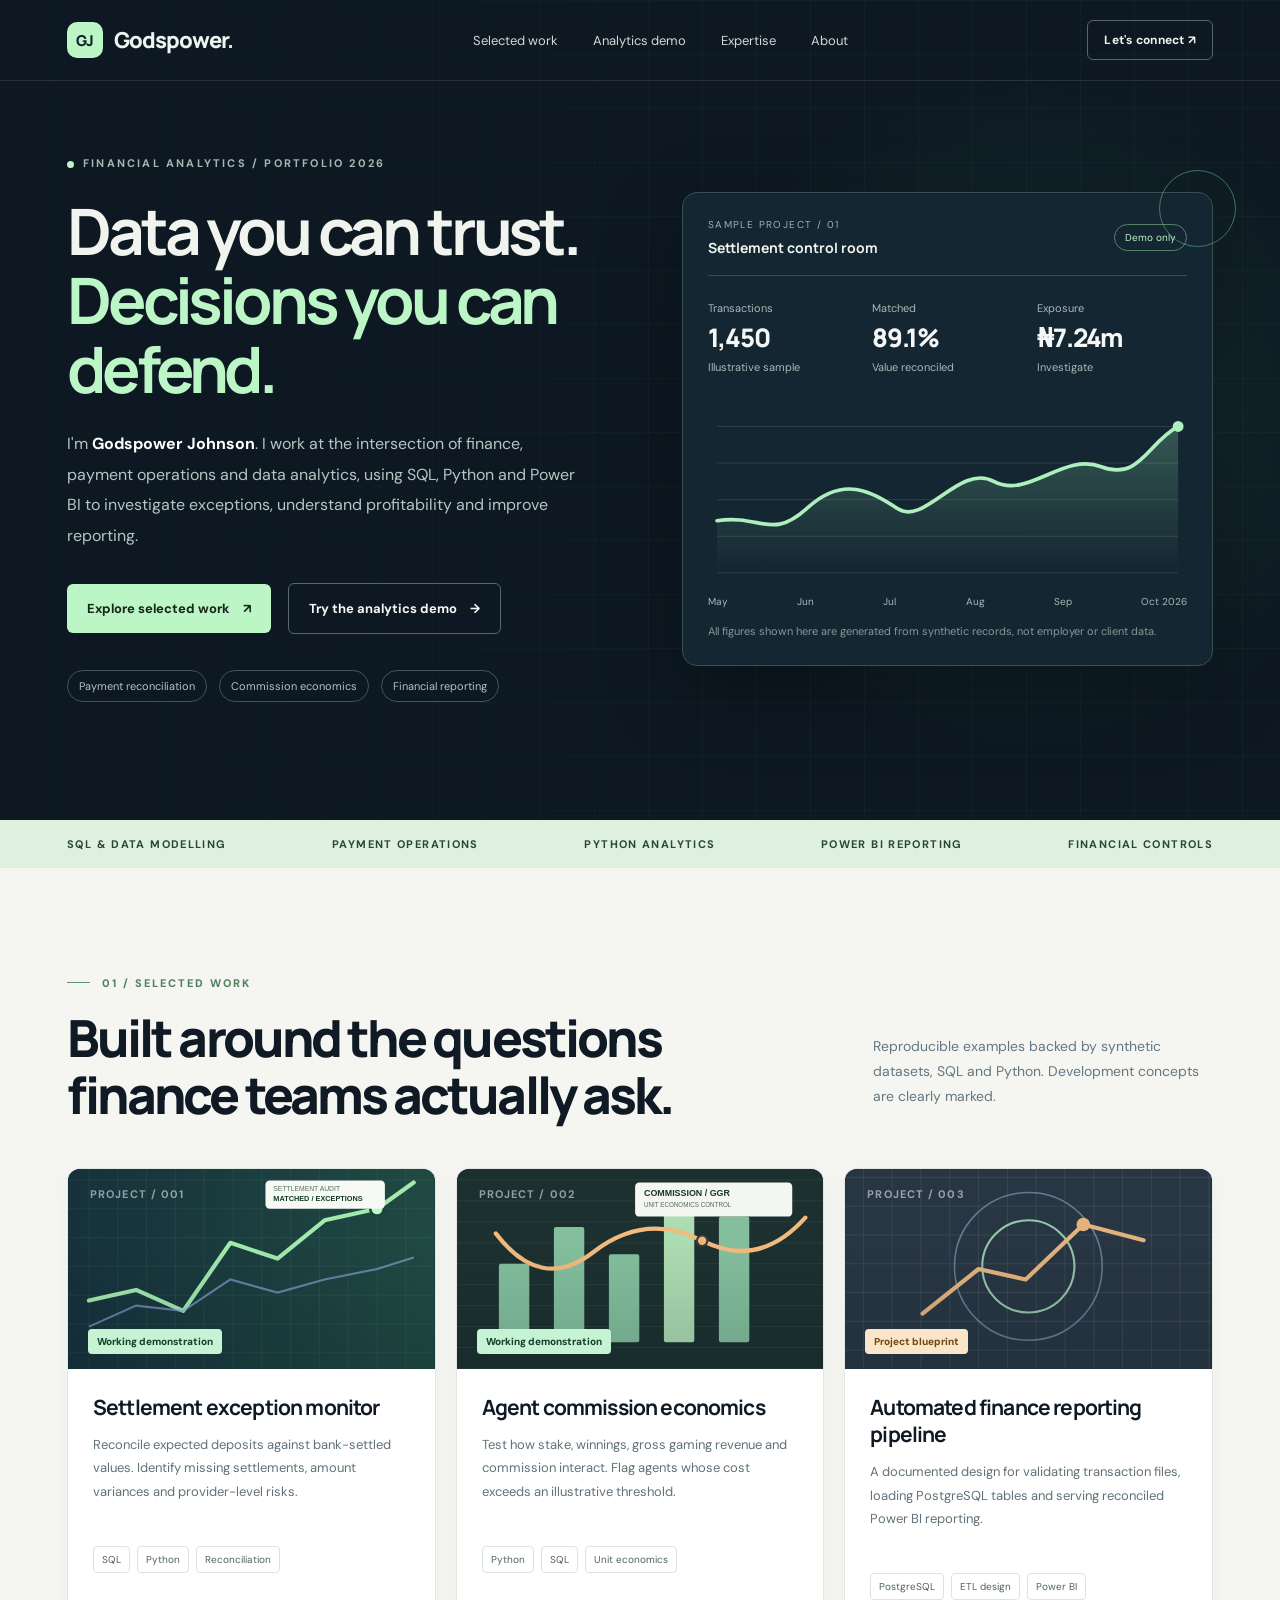
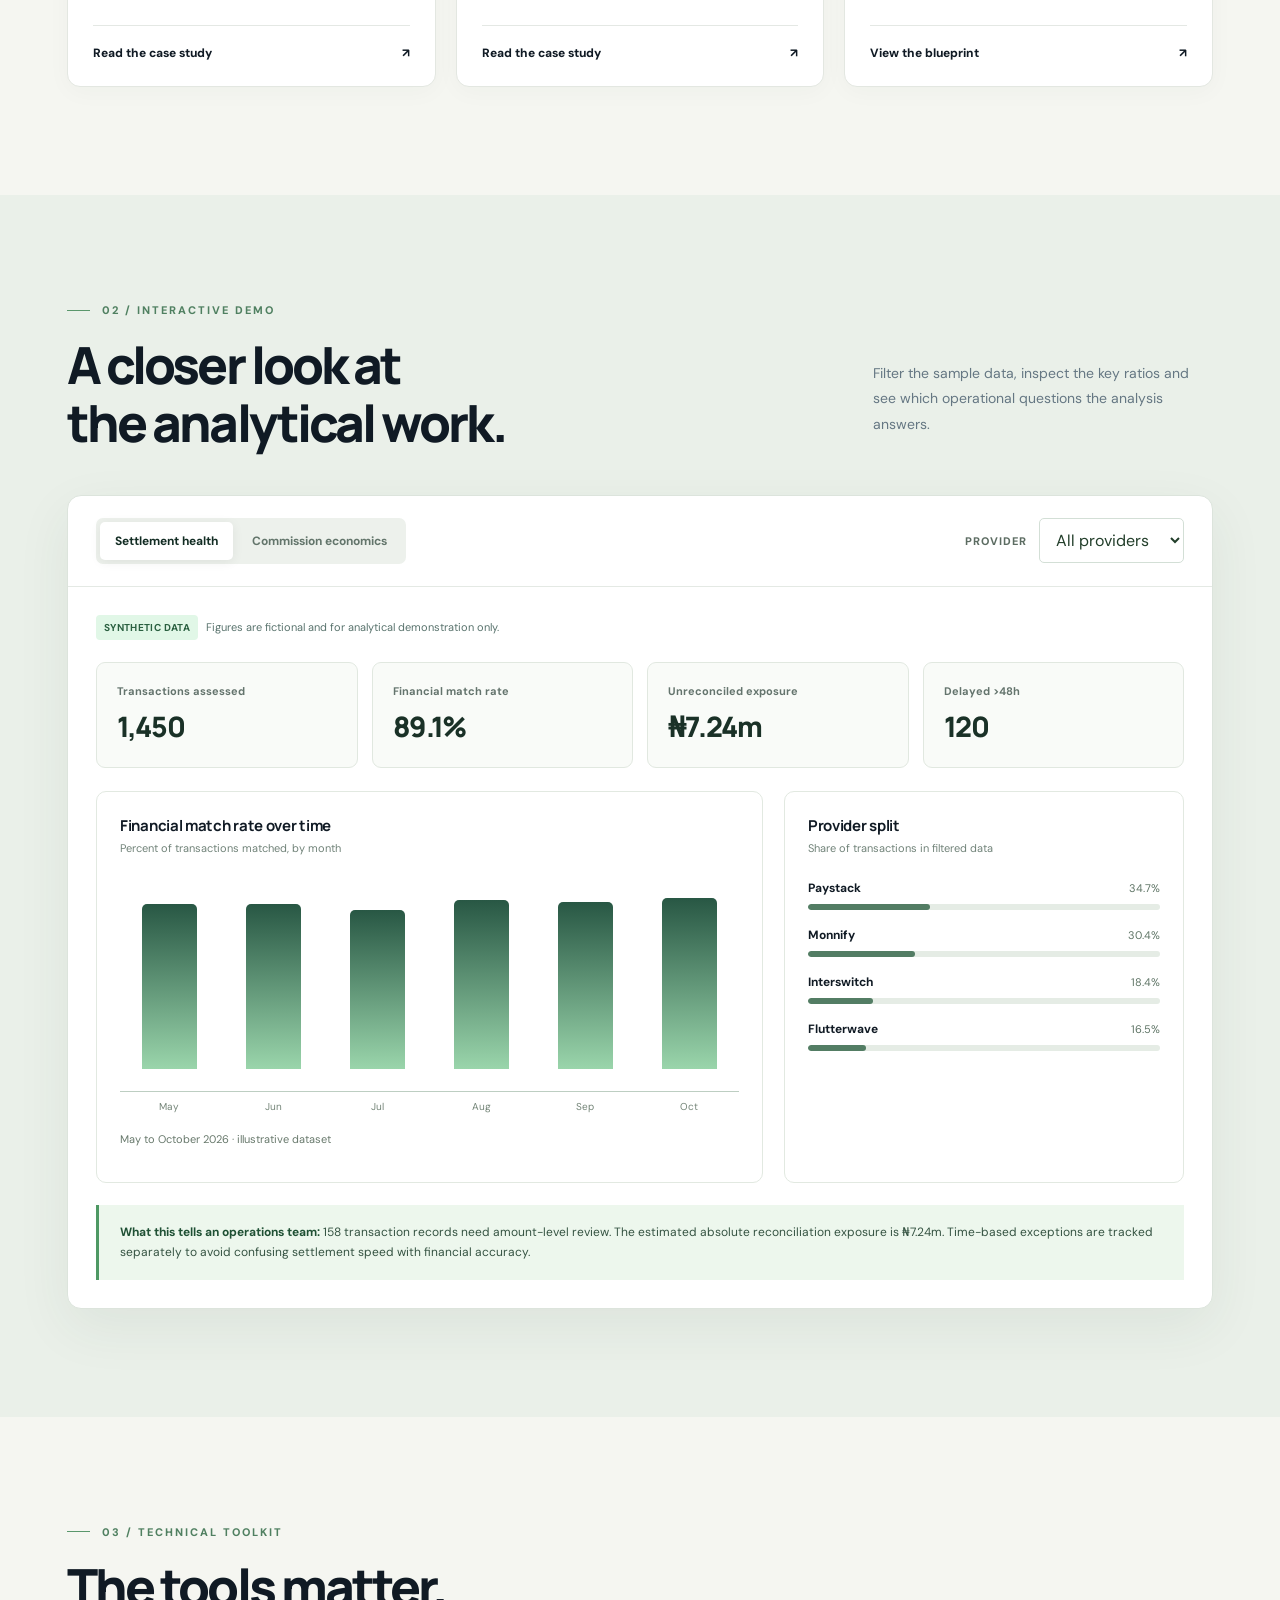
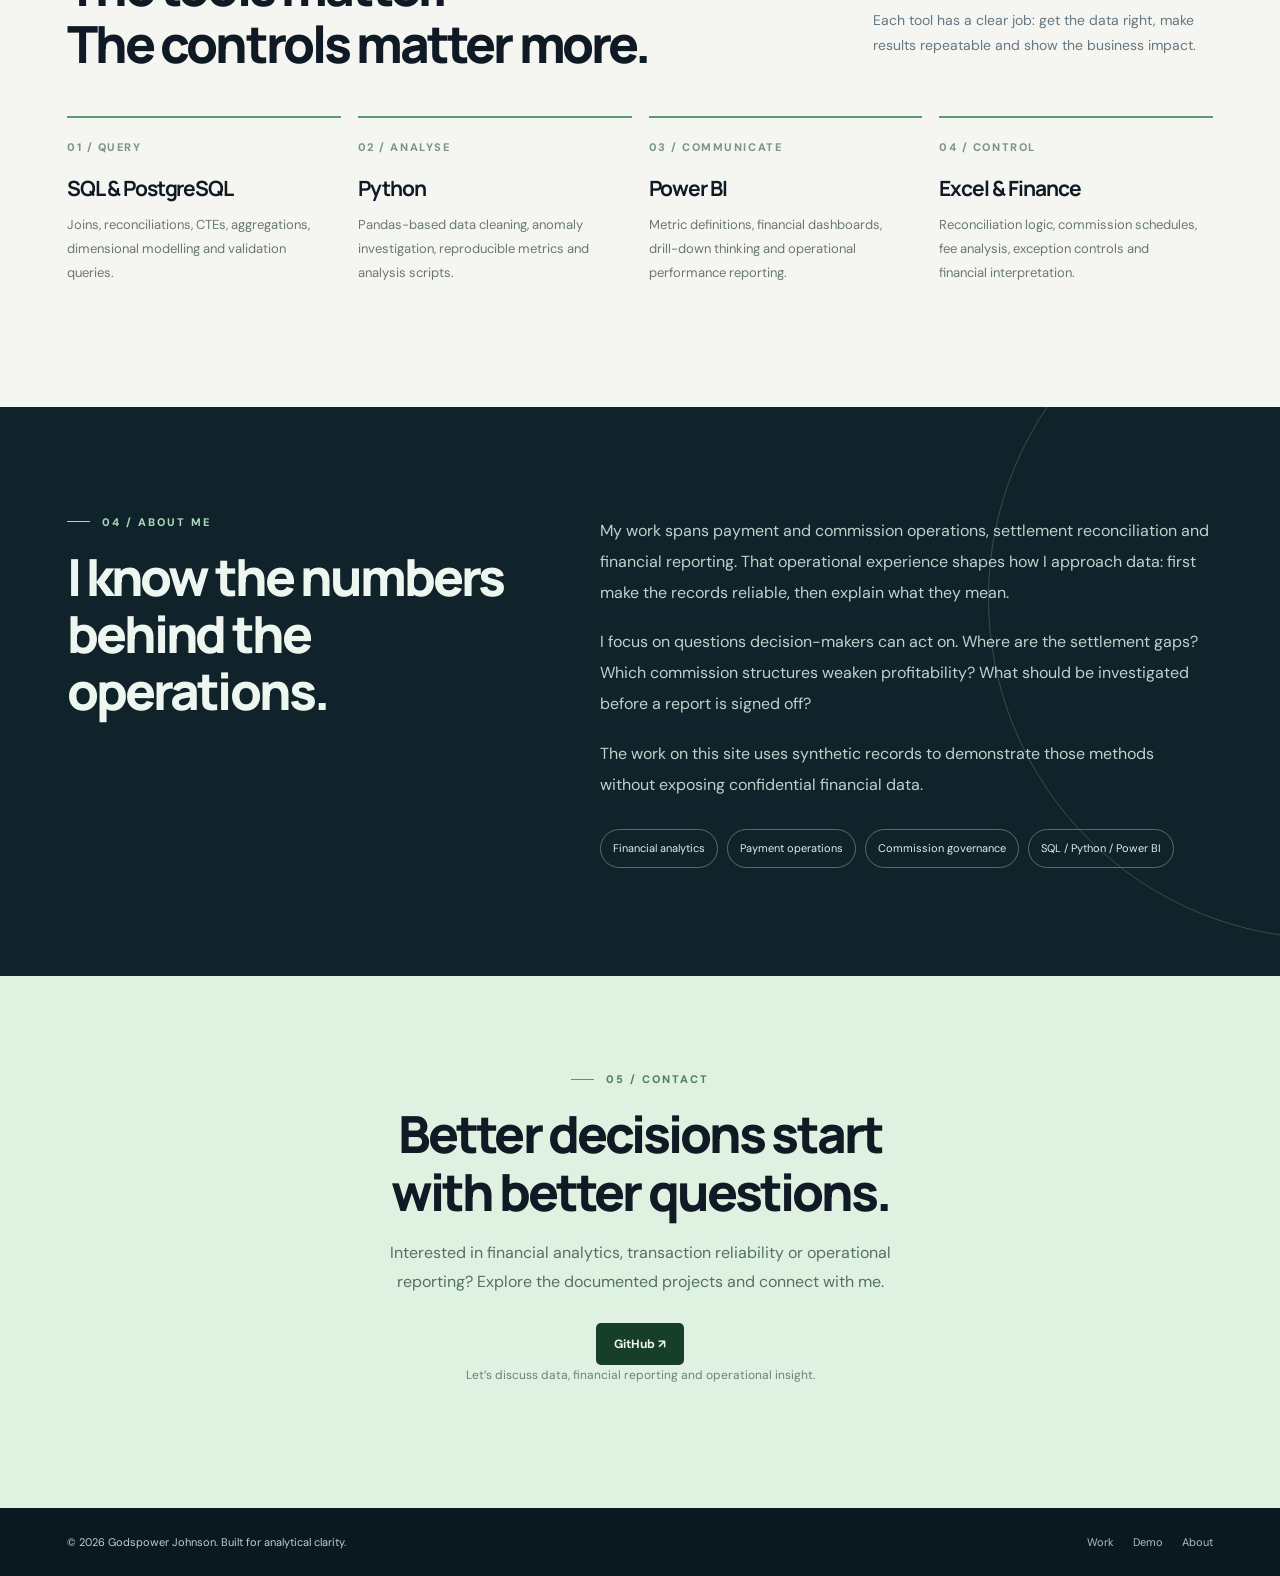
==== index.html @ bbbf836a "Publish financial data analytics portfolio and synthetic project demos" ====
<!doctype html>
<html lang="en"><head><meta charset="utf-8"><meta name="viewport" content="width=device-width,initial-scale=1"><meta name="description" content="Godspower Johnson: financial analytics, payment operations, commission economics, SQL, Python and Power BI. Explore documented analytical demonstrations using synthetic data."><meta name="theme-color" content="#0d1822"><title>Godspower Johnson | Financial Data Analytics</title><link rel="stylesheet" href="assets/styles.css"></head>
<body>
<header class="nav"><div class="container nav-inner"><a class="brand" href="#home" aria-label="Homepage"><span class="brand-mark">GJ</span><span>Godspower<span style="color:#bcf5c6">.</span></span></a><nav class="nav-links" aria-label="Main menu"><a href="#work">Selected work</a><a href="#demo">Analytics demo</a><a href="#expertise">Expertise</a><a href="#about">About</a></nav><a class="nav-cta" href="#contact">Let's connect ↗</a><nav class="mobile-nav" aria-label="Mobile menu"><a href="#work">Work</a><a href="#contact">Contact</a></nav></div></header>
<main id="home">
<section class="hero"><div class="container hero-grid"><div><div class="eyebrow"><span class="dot"></span>Financial analytics / Portfolio 2026</div><h1>Data you can trust.<br><span>Decisions you can defend.</span></h1><p class="hero-description">I'm <strong style="color:white">Godspower Johnson</strong>. I work at the intersection of finance, payment operations and data analytics, using SQL, Python and Power BI to investigate exceptions, understand profitability and improve reporting.</p><div class="hero-actions"><a class="btn btn-primary" href="#work">Explore selected work <span aria-hidden="true">↗</span></a><a class="btn btn-secondary" href="#demo">Try the analytics demo <span aria-hidden="true">→</span></a></div><div class="hero-tags"><span>Payment reconciliation</span><span>Commission economics</span><span>Financial reporting</span></div></div><div class="snapshot" aria-label="Synthetic payment reconciliation dashboard preview"><div class="snapshot-head"><div><div class="mini-label">Sample project / 01</div><div class="panel-title" style="margin-top:7px">Settlement control room</div></div><div class="live-pill">Demo only</div></div><div class="stat-grid"><div><div class="stat-caption">Transactions</div><div class="stat-val" id="heroTx">1,450</div><div class="stat-caption">Illustrative sample</div></div><div><div class="stat-caption">Matched</div><div class="stat-val" id="heroMatch">—</div><div class="stat-caption">Value reconciled</div></div><div><div class="stat-caption">Exposure</div><div class="stat-val" id="heroGap">—</div><div class="stat-caption">Investigate</div></div></div><div class="snapshot-chart"><svg role="img" aria-label="Decorative illustration of settlement matching over six months" viewBox="0 0 530 200" preserveAspectRatio="none"><defs><linearGradient id="graphFade" x1="0" x2="0" y1="0" y2="1"><stop stop-color="#93e5b5" stop-opacity=".26"/><stop offset="1" stop-color="#93e5b5" stop-opacity="0"/></linearGradient></defs><g stroke="#46605a" stroke-width="1" opacity=".52"><path d="M10 30H520 M10 70H520 M10 110H520 M10 150H520 M10 190H520"/></g><path d="M10 133 C60 126,70 155,110 119 S180 101,210 120 S278 70,316 90 S393 58,435 74 S486 48,520 30 L520 190 L10 190 Z" fill="url(#graphFade)"/><path d="M10 133 C60 126,70 155,110 119 S180 101,210 120 S278 70,316 90 S393 58,435 74 S486 48,520 30" fill="none" stroke="#adf0bd" stroke-width="4" stroke-linecap="round"/><circle cx="520" cy="30" r="6" fill="#adf0bd"/></svg></div><div class="snapshot-footer"><span>May</span><span>Jun</span><span>Jul</span><span>Aug</span><span>Sep</span><span>Oct 2026</span></div><p class="footnote">All figures shown here are generated from synthetic records, not employer or client data.</p></div></div></section>
<div class="strip"><div class="container strip-inner"><span>SQL & DATA MODELLING</span><span>PAYMENT OPERATIONS</span><span>PYTHON ANALYTICS</span><span>POWER BI REPORTING</span><span>FINANCIAL CONTROLS</span></div></div>
<section id="work" class="section"><div class="container"><div class="section-kicker">01 / Selected work</div><div class="section-head"><h2>Built around the questions<br>finance teams actually ask.</h2><p>Reproducible examples backed by synthetic datasets, SQL and Python. Development concepts are clearly marked.</p></div><div class="projects-grid">
<article class="project-card"><div class="project-art"><svg viewBox="0 0 700 420" preserveAspectRatio="xMidYMid slice" aria-hidden="true"><defs><linearGradient id="fade1" x1="0" x2="1"><stop stop-color="#16313b"/><stop offset="1" stop-color="#204a42"/></linearGradient></defs><rect width="700" height="420" fill="url(#fade1)"/><g opacity=".12" stroke="#c9efda"><line x1="40" x2="40" y1="0" y2="420"/><line x1="95" x2="95" y1="0" y2="420"/><line x1="150" x2="150" y1="0" y2="420"/><line x1="205" x2="205" y1="0" y2="420"/><line x1="260" x2="260" y1="0" y2="420"/><line x1="315" x2="315" y1="0" y2="420"/><line x1="370" x2="370" y1="0" y2="420"/><line x1="425" x2="425" y1="0" y2="420"/><line x1="480" x2="480" y1="0" y2="420"/><line x1="535" x2="535" y1="0" y2="420"/><line x1="590" x2="590" y1="0" y2="420"/><line x1="645" x2="645" y1="0" y2="420"/><line x1="0" x2="700" y1="40" y2="40"/><line x1="0" x2="700" y1="95" y2="95"/><line x1="0" x2="700" y1="150" y2="150"/><line x1="0" x2="700" y1="205" y2="205"/><line x1="0" x2="700" y1="260" y2="260"/><line x1="0" x2="700" y1="315" y2="315"/><line x1="0" x2="700" y1="370" y2="370"/></g><path d="M40 270 L130 250 L220 290 L310 160 L400 190 L490 117 L590 95 L660 45" stroke="#a2e9ad" fill="none" stroke-width="8" stroke-linecap="round" stroke-linejoin="round"/><path d="M40 320 L130 280 L220 290 L310 230 L400 255 L490 230 L590 210 L660 188" stroke="#8ca6dc" fill="none" stroke-width="4" opacity=".65"/><circle cx="590" cy="95" r="13" fill="#bcf5c6" stroke="#194437" stroke-width="5"/><rect x="377" y="41" width="228" height="54" rx="8" fill="#f7faf4"/><text x="392" y="62" font-size="13" fill="#50715b" font-family="Arial">SETTLEMENT AUDIT</text><text x="392" y="81" font-size="14" font-weight="bold" fill="#143c25" font-family="Arial">MATCHED / EXCEPTIONS</text></svg><span class="project-number">PROJECT / 001</span><span class="project-badge">Working demonstration</span></div><div class="card-body"><h3>Settlement exception monitor</h3><p>Reconcile expected deposits against bank-settled values. Identify missing settlements, amount variances and provider-level risks.</p><div class="chips"><span class="chip">SQL</span><span class="chip">Python</span><span class="chip">Reconciliation</span></div><a href="case-studies/settlement.html" class="card-link">Read the case study <span>↗</span></a></div></article>
<article class="project-card"><div class="project-art"><svg viewBox="0 0 700 420" preserveAspectRatio="xMidYMid slice" aria-hidden="true"><rect width="700" height="420" fill="#1c302f"/><g opacity=".13" stroke="#eff5ea"><line x1="0" x2="700" y1="40" y2="40"/><line x1="0" x2="700" y1="80" y2="80"/><line x1="0" x2="700" y1="120" y2="120"/><line x1="0" x2="700" y1="160" y2="160"/><line x1="0" x2="700" y1="200" y2="200"/><line x1="0" x2="700" y1="240" y2="240"/><line x1="0" x2="700" y1="280" y2="280"/><line x1="0" x2="700" y1="320" y2="320"/><line x1="0" x2="700" y1="360" y2="360"/><line x1="0" x2="700" y1="400" y2="400"/></g><rect x="80" y="200" width="58" height="150" rx="4" fill="#8ecfa9" opacity=".9"/><rect x="185" y="130" width="58" height="220" rx="4" fill="#8ecfa9" opacity=".9"/><rect x="290" y="182" width="58" height="168" rx="4" fill="#8ecfa9" opacity=".9"/><rect x="395" y="85" width="58" height="265" rx="4" fill="#bcefc0" opacity=".9"/><rect x="500" y="110" width="58" height="240" rx="4" fill="#8ecfa9" opacity=".9"/><path d="M74 142 Q160 255 260 178 T468 156 T665 112" fill="none" stroke="#f3ba7e" stroke-width="8" stroke-linecap="round"/><circle cx="468" cy="156" r="10" fill="#edb47b" stroke="#3a3b31" stroke-width="4"/><rect x="340" y="45" width="300" height="65" rx="8" fill="#f4f7f1"/><text x="357" y="71" font-size="17" fill="#193a26" font-weight="bold" font-family="Arial">COMMISSION / GGR</text><text x="357" y="91" font-size="12" fill="#526a56" font-family="Arial">UNIT ECONOMICS CONTROL</text></svg><span class="project-number">PROJECT / 002</span><span class="project-badge">Working demonstration</span></div><div class="card-body"><h3>Agent commission economics</h3><p>Test how stake, winnings, gross gaming revenue and commission interact. Flag agents whose cost exceeds an illustrative threshold.</p><div class="chips"><span class="chip">Python</span><span class="chip">SQL</span><span class="chip">Unit economics</span></div><a href="case-studies/commission.html" class="card-link">Read the case study <span>↗</span></a></div></article>
<article class="project-card"><div class="project-art"><svg viewBox="0 0 700 420" preserveAspectRatio="xMidYMid slice" aria-hidden="true"><rect width="700" height="420" fill="#283643"/><g opacity=".16" stroke="#fff"><line x1="35" x2="35" y1="0" y2="420"/><line x1="90" x2="90" y1="0" y2="420"/><line x1="145" x2="145" y1="0" y2="420"/><line x1="200" x2="200" y1="0" y2="420"/><line x1="255" x2="255" y1="0" y2="420"/><line x1="310" x2="310" y1="0" y2="420"/><line x1="365" x2="365" y1="0" y2="420"/><line x1="420" x2="420" y1="0" y2="420"/><line x1="475" x2="475" y1="0" y2="420"/><line x1="530" x2="530" y1="0" y2="420"/><line x1="585" x2="585" y1="0" y2="420"/><line x1="640" x2="640" y1="0" y2="420"/><line x1="695" x2="695" y1="0" y2="420"/><line x1="0" x2="700" y1="35" y2="35"/><line x1="0" x2="700" y1="90" y2="90"/><line x1="0" x2="700" y1="145" y2="145"/><line x1="0" x2="700" y1="200" y2="200"/><line x1="0" x2="700" y1="255" y2="255"/><line x1="0" x2="700" y1="310" y2="310"/><line x1="0" x2="700" y1="365" y2="365"/></g><circle cx="350" cy="205" r="141" fill="none" stroke="#9dbfe1" stroke-width="3" opacity=".5"/><circle cx="350" cy="205" r="88" fill="none" stroke="#b9f3cd" stroke-width="4" opacity=".75"/><path d="M148 295 L255 210 L345 230 L455 125 L570 155" stroke="#e4b37d" stroke-width="8" fill="none" stroke-linecap="round" stroke-linejoin="round"/><circle cx="455" cy="125" r="13" fill="#e4b37d"/></svg><span class="project-number">PROJECT / 003</span><span class="project-badge badge-future">Project blueprint</span></div><div class="card-body"><h3>Automated finance reporting pipeline</h3><p>A documented design for validating transaction files, loading PostgreSQL tables and serving reconciled Power BI reporting.</p><div class="chips"><span class="chip">PostgreSQL</span><span class="chip">ETL design</span><span class="chip">Power BI</span></div><a href="case-studies/pipeline.html" class="card-link">View the blueprint <span>↗</span></a></div></article>
</div></div></section>
<section id="demo" class="section demo"><div class="container"><div class="section-kicker">02 / Interactive demo</div><div class="section-head"><h2>A closer look at<br>the analytical work.</h2><p>Filter the sample data, inspect the key ratios and see which operational questions the analysis answers.</p></div><div class="demo-shell"><div class="demo-top"><div class="tabs" role="tablist" aria-label="Choose demonstration"><button id="tab-settlement" class="tab" role="tab" aria-selected="true" aria-controls="demo-contents">Settlement health</button><button id="tab-commission" class="tab" role="tab" aria-selected="false" aria-controls="demo-contents">Commission economics</button></div><div class="filter-group"><label for="demo-filter" id="filter-label">Provider</label><select id="demo-filter" aria-label="Provider"><option value="All">All providers</option></select></div></div><div id="demo-contents" class="demo-content" role="tabpanel"><p class="sample-disclaimer"><strong>SYNTHETIC DATA</strong> Figures are fictional and for analytical demonstration only.</p><div id="kpi-row" class="kpi-row" aria-live="polite"></div><div class="demo-panels"><div class="demo-panel"><h3 id="chart-title">Reconciliation trend</h3><p class="panel-note" id="chart-note">Monthly matched transaction rate</p><div class="bar-chart" id="demo-chart" aria-label="Monthly chart"></div><p class="chart-footer" id="chart-footer">May to October 2026 · illustrative dataset</p></div><div class="demo-panel"><h3 id="breakdown-title">Provider split</h3><p class="panel-note" id="breakdown-note">Share of all transactions</p><div class="breakdown" id="demo-breakdown"></div></div></div><div id="demo-insight" class="demo-insight" aria-live="polite"></div></div></div></div></section>
<section id="expertise" class="section"><div class="container"><div class="section-kicker">03 / Technical toolkit</div><div class="section-head"><h2>The tools matter.<br>The controls matter more.</h2><p>Each tool has a clear job: get the data right, make results repeatable and show the business impact.</p></div><div class="expertise-grid"><div class="skill-card"><div class="skill-index">01 / QUERY</div><h3>SQL & PostgreSQL</h3><p>Joins, reconciliations, CTEs, aggregations, dimensional modelling and validation queries.</p></div><div class="skill-card"><div class="skill-index">02 / ANALYSE</div><h3>Python</h3><p>Pandas-based data cleaning, anomaly investigation, reproducible metrics and analysis scripts.</p></div><div class="skill-card"><div class="skill-index">03 / COMMUNICATE</div><h3>Power BI</h3><p>Metric definitions, financial dashboards, drill-down thinking and operational performance reporting.</p></div><div class="skill-card"><div class="skill-index">04 / CONTROL</div><h3>Excel & Finance</h3><p>Reconciliation logic, commission schedules, fee analysis, exception controls and financial interpretation.</p></div></div></div></section>
<section id="about" class="section about"><div class="container about-grid"><div class="about-left"><div class="section-kicker">04 / About me</div><h2>I know the numbers behind the operations.</h2></div><div class="about-right"><p>My work spans payment and commission operations, settlement reconciliation and financial reporting. That operational experience shapes how I approach data: first make the records reliable, then explain what they mean.</p><p>I focus on questions decision-makers can act on. Where are the settlement gaps? Which commission structures weaken profitability? What should be investigated before a report is signed off?</p><p>The work on this site uses synthetic records to demonstrate those methods without exposing confidential financial data.</p><div class="about-areas"><span>Financial analytics</span><span>Payment operations</span><span>Commission governance</span><span>SQL / Python / Power BI</span></div></div></div></section>
<section id="contact" class="cta-section"><div class="container"><div class="section-kicker">05 / Contact</div><h2>Better decisions start<br>with better questions.</h2><p>Interested in financial analytics, transaction reliability or operational reporting? Explore the documented projects and connect with me.</p><div id="contact-links" class="contact-links"></div><p id="contact-note" class="contact-note">Contact channels can be added before publication in assets/config.js.</p></div></section>
</main><footer class="footer"><div class="container footer-inner"><span>© <span id="year">2026</span> Godspower Johnson. Built for analytical clarity.</span><div class="footer-links"><a href="#work">Work</a><a href="#demo">Demo</a><a href="#about">About</a></div></div></footer><script src="assets/config.js"></script><script src="assets/demo-data.js"></script><script src="assets/app.js"></script></body></html>
---- assets/styles.css ----
@import url('https://fonts.googleapis.com/css2?family=DM+Sans:wght@400;500;600;700&family=Manrope:wght@400;500;600;700;800&display=swap');
:root{--ink:#101a24;--navy:#111f2c;--deep:#0d1822;--muted:#657783;--green:#bcf5c6;--green-dark:#276747;--paper:#f5f6f1;--line:#d9dfda;--blue:#658be1;--orange:#edb47b;--font:'DM Sans',Arial,sans-serif;--display:'Manrope',Arial,sans-serif}*{box-sizing:border-box}html{scroll-behavior:smooth}body{margin:0;color:var(--ink);background:var(--paper);font-family:var(--font)}a{color:inherit;text-decoration:none}button,select{font:inherit}button{cursor:pointer}a:focus-visible,button:focus-visible,select:focus-visible{outline:3px solid #5298e6;outline-offset:4px}h1,h2,h3,p{margin-top:0}h1,h2,h3{font-family:var(--display)}.container{max-width:1230px;padding:0 42px;margin:0 auto}.nav{position:absolute;top:0;left:0;right:0;z-index:10;color:#edf5ee;border-bottom:1px solid #ffffff1c}.nav-inner{display:flex;align-items:center;justify-content:space-between;height:80px;gap:22px}.brand{font-family:var(--display);font-weight:800;font-size:22px;letter-spacing:-1px;display:flex;gap:11px;align-items:center}.brand-mark{display:grid;place-items:center;background:var(--green);color:var(--navy);width:36px;height:36px;border-radius:10px;font-size:15px;letter-spacing:-.9px}.nav-links{display:flex;align-items:center;gap:35px;font-size:13px;color:#d1d9d6}.nav-links a:hover,.footer-links a:hover{color:var(--green)}.nav-cta{border:1px solid #a3b1af80;padding:11px 16px;border-radius:6px;font-size:12px;font-weight:700;letter-spacing:.02em}.nav-cta:hover{background:#253b45}.mobile-nav{display:none}.hero{background:var(--deep);color:#f1f4ee;position:relative;overflow:hidden;padding:156px 0 118px;min-height:740px}.hero:before{content:'';position:absolute;right:-180px;top:0;width:850px;height:820px;background:radial-gradient(ellipse at center,#2148407a,transparent 60%);pointer-events:none}.hero:after{content:'';position:absolute;inset:0;background-image:linear-gradient(#b6debd09 1px,transparent 1px),linear-gradient(90deg,#b6debd09 1px,transparent 1px);background-size:54px 54px;mask-image:linear-gradient(90deg,transparent,black 55%);pointer-events:none}.hero-grid{position:relative;z-index:1;display:grid;grid-template-columns:1.02fr .98fr;gap:62px;align-items:center}.eyebrow{font-weight:700;text-transform:uppercase;letter-spacing:.2em;font-size:11px;color:#a8b7b4}.dot{display:inline-block;width:7px;height:7px;background:var(--green);border-radius:50%;margin-right:9px;vertical-align:middle}.hero h1{font-weight:700;letter-spacing:-.065em;line-height:1.08;font-size:clamp(47px,5vw,78px);margin:26px 0}.hero h1 span{color:var(--green)}.hero-description{color:#b7c5c4;font-size:16px;max-width:510px;line-height:1.9}.hero-actions{display:flex;align-items:center;gap:17px;flex-wrap:wrap;margin:32px 0 36px}.btn{display:inline-flex;gap:13px;align-items:center;justify-content:center;padding:16px 20px;border-radius:6px;font-weight:700;font-size:13px;transition:transform .2s,background .2s;border:0}.btn:hover{transform:translateY(-2px)}.btn-primary{background:var(--green);color:#17261c}.btn-secondary{background:transparent;border:1px solid #57686d;color:#f7f7f5}.hero-tags{display:flex;gap:12px;flex-wrap:wrap}.hero-tags span{font-size:11px;color:#b3c4c1;padding:8px 11px;border:1px solid #405457;border-radius:99px}.snapshot{background:#142631;border:1px solid #36514f;border-radius:15px;padding:25px;box-shadow:0 24px 80px #0004;position:relative}.snapshot:before{content:'';position:absolute;top:-23px;right:-24px;width:75px;height:75px;border:1px solid #7adba875;border-radius:100%}.snapshot-head{display:flex;justify-content:space-between;align-items:center;border-bottom:1px solid #36504e;padding-bottom:18px}.panel-title{font-family:var(--display);font-size:14px;font-weight:700}.mini-label{font-size:10px;letter-spacing:.14em;text-transform:uppercase;color:#a0b0b0}.live-pill{font-size:10px;color:var(--green);border:1px solid #57836c;padding:6px 10px;border-radius:99px}.stat-grid{display:grid;grid-template-columns:repeat(3,1fr);gap:14px;margin:25px 0}.stat-val{font-size:clamp(19px,2vw,27px);font-family:var(--display);font-weight:800;letter-spacing:-.04em;margin:5px 0;color:#f4f7f5}.stat-caption{font-size:11px;color:#aab8b6}.snapshot-chart{height:183px;width:100%;overflow:hidden}.snapshot-chart svg{width:100%;height:100%}.snapshot-footer{display:flex;align-items:center;justify-content:space-between;color:#a7bab7;font-size:10px;margin-top:13px;gap:12px}.footnote{font-size:11px;color:#849995;line-height:1.6;margin:15px 0 0}.strip{background:#dff0df;padding:17px 0;overflow:hidden}.strip-inner{display:flex;justify-content:space-between;gap:18px;align-items:center;color:#294835;text-transform:uppercase;letter-spacing:.125em;font-size:11px;font-weight:700;flex-wrap:wrap}.section{padding:108px 0}.section-kicker{display:flex;align-items:center;gap:12px;color:#508061;text-transform:uppercase;letter-spacing:.18em;font-size:11px;font-weight:800;margin-bottom:19px}.section-kicker:before{content:'';width:23px;height:1px;background:#5a976c}.section-head{display:flex;justify-content:space-between;align-items:end;gap:35px;margin-bottom:44px}.section-head h2,.about h2,.cta-section h2{font-size:clamp(34px,4vw,54px);line-height:1.12;letter-spacing:-.057em;font-weight:800;max-width:730px;margin:0}.section-head>p{max-width:340px;line-height:1.8;font-size:14px;color:var(--muted)}.projects-grid{display:grid;grid-template-columns:repeat(3,1fr);gap:20px}.project-card{background:#fff;border:1px solid #e3e7e1;border-radius:13px;overflow:hidden;box-shadow:0 5px 24px #21332b08;display:flex;flex-direction:column}.project-art{height:200px;background:#152832;position:relative;overflow:hidden;display:grid;place-items:center}.project-art svg{width:100%;height:100%;position:absolute;inset:0}.project-art:after{content:'';position:absolute;inset:0;background:linear-gradient(0deg,#06162029,transparent 65%)}.project-number{position:absolute;left:22px;top:18px;color:#fff8;letter-spacing:.1em;font-size:11px;font-weight:700;z-index:2}.project-badge{position:absolute;bottom:15px;left:20px;color:#17402c;background:#c5f3d4;font-size:10px;padding:6px 9px;border-radius:4px;font-weight:800;z-index:2}.badge-future{background:#f9e5c7;color:#754519}.card-body{padding:25px;flex:1;display:flex;flex-direction:column}.card-body h3{font-size:21px;letter-spacing:-.04em;line-height:1.3;margin-bottom:12px}.card-body>p{font-size:13px;line-height:1.8;color:#61727a;min-height:92px}.chips{display:flex;gap:7px;flex-wrap:wrap;margin:8px 0 25px}.chip{border:1px solid #dce4dd;border-radius:4px;padding:6px 8px;font-size:10px;color:#52645b}.card-link{border-top:1px solid #e4e8e4;padding-top:19px;font-size:12px;font-weight:800;display:flex;justify-content:space-between;margin-top:auto}.card-link:hover{color:#29784a}.demo{background:#eaf0e9}.demo-shell{background:#fff;border:1px solid #dce4dc;border-radius:14px;box-shadow:0 18px 55px #31413712;overflow:hidden}.demo-top{padding:22px 28px;border-bottom:1px solid #e4e9e4;display:flex;align-items:center;justify-content:space-between;gap:20px;flex-wrap:wrap}.tabs{display:inline-flex;background:#edf1ec;border-radius:7px;padding:4px;gap:4px}.tab{font-size:12px;border:0;border-radius:5px;background:transparent;color:#63756b;padding:11px 15px;font-weight:700}.tab[aria-selected=true]{color:#122c23;background:#fff;box-shadow:0 2px 12px #0001}.filter-group{display:flex;align-items:center;gap:12px}.filter-group label{font-size:11px;text-transform:uppercase;letter-spacing:.09em;color:#5c6c62;font-weight:800}.filter-group select{border:1px solid #d3dfd6;background:white;border-radius:5px;color:#223e2a;padding:10px 12px;min-width:145px}.demo-content{padding:28px}.sample-disclaimer{color:#59736d;display:flex;align-items:center;gap:8px;font-size:11px;margin:0 0 22px}.sample-disclaimer strong{background:#e1f7e7;color:#2a6040;padding:6px 8px;border-radius:4px;letter-spacing:.035em;font-size:10px}.kpi-row{display:grid;grid-template-columns:repeat(4,1fr);gap:14px}.kpi{border:1px solid #e1e8e0;padding:20px;border-radius:9px;background:#f9fbf8;min-width:0}.kpi-label{font-size:11px;color:#64746d;font-weight:700;line-height:1.5}.kpi-value{font:800 clamp(20px,2.2vw,29px)/1.4 var(--display);color:#1a3127;letter-spacing:-.045em;margin-top:8px;overflow-wrap:anywhere}.demo-panels{display:grid;grid-template-columns:1.25fr .75fr;gap:21px;margin-top:23px}.demo-panel{border:1px solid #e2e9e1;border-radius:10px;padding:23px;min-width:0}.demo-panel h3{font-size:15px;margin-bottom:5px;letter-spacing:-.02em}.panel-note{font-size:11px;color:#718379;margin:0 0 25px}.bar-chart{height:212px;display:grid;grid-template-columns:repeat(6,1fr);gap:17px;align-items:end;padding:15px 6px 0;border-bottom:1px solid #bdcec2}.bar-col{height:100%;display:flex;flex-direction:column;justify-content:flex-end;align-items:center;gap:9px}.bar{border-radius:5px 5px 0 0;background:linear-gradient(180deg,#285744,#9ad5ab);min-height:3px;width:min(55px,80%);position:relative}.bar span{display:none;position:absolute;bottom:calc(100% + 9px);left:50%;transform:translateX(-50%);white-space:nowrap;background:#143a28;color:white;border-radius:4px;padding:4px 7px;font-size:10px}.bar:hover span,.bar:focus span{display:block}.bar-col>span{font-size:10px;color:#738477;transform:translateY(22px)}.chart-footer{margin-top:38px;color:#68796c;font-size:11px;line-height:1.65}.breakdown{display:flex;flex-direction:column;gap:17px;margin-top:16px}.breakdown-row{display:grid;grid-template-columns:1fr auto;gap:8px;align-items:center;font-size:12px}.breakdown-label{font-weight:700}.breakdown-val{color:#5e7465;font-size:11px}.track{height:6px;background:#e5ece5;border-radius:99px;grid-column:1/-1;overflow:hidden}.track>div{height:100%;background:#537d64;border-radius:99px}.demo-insight{margin-top:22px;background:#edf7ed;border-left:3px solid #4d9863;padding:17px 21px;color:#355342;font-size:12px;line-height:1.7}.demo-insight strong{color:#1f5034}.expertise-grid{display:grid;grid-template-columns:repeat(4,1fr);gap:17px}.skill-card{border-top:2px solid #5e9a71;padding:22px 15px 0 0}.skill-index{font-size:11px;color:#7d9682;font-weight:800;letter-spacing:.14em}.skill-card h3{font-size:21px;letter-spacing:-.05em;margin:20px 0 11px}.skill-card p{font-size:13px;color:#697971;line-height:1.85}.about{background:#10232a;color:#edf6ef;position:relative;overflow:hidden}.about:after{content:'';position:absolute;border:1px solid #74ad9c52;border-radius:100%;width:680px;height:680px;right:-390px;top:-150px;pointer-events:none}.about-grid{display:grid;grid-template-columns:.85fr 1.15fr;gap:80px;position:relative;z-index:1}.about-left h2{margin:0}.about .section-kicker{color:#a9d8b6}.about .section-kicker:before{background:#a9d8b6}.about-right{color:#c1d0cd;font-size:16px;line-height:1.95}.about-right p+p{margin-top:18px}.about-areas{display:flex;flex-wrap:wrap;gap:9px;margin-top:29px}.about-areas span{font-size:11px;padding:8px 12px;border-radius:50px;border:1px solid #52706c;color:#e1eee9}.cta-section{background:#dff2e1;text-align:center;padding:96px 0}.cta-section .section-kicker{justify-content:center}.cta-section h2{margin:0 auto 19px}.cta-section p{max-width:570px;line-height:1.8;color:#557064;margin:0 auto 26px}.contact-links{display:flex;gap:12px;justify-content:center;flex-wrap:wrap}.contact-links a{background:#173e2a;color:#f1f6ef;padding:13px 18px;font-weight:700;font-size:12px;border-radius:5px}.contact-note{font-size:12px!important;color:#698375!important}.footer{background:#0b1820;color:#c0d0ca;padding:27px 0}.footer-inner{display:flex;justify-content:space-between;gap:18px;align-items:center;flex-wrap:wrap;font-size:11px}.footer-links{display:flex;gap:19px}.footer-links a{color:#adbfba}.internal-page{background:#f3f6f1}.inner-nav{background:#10232a;position:relative}.case-header{background:#10232a;color:#eff7ef;padding:81px 0 100px}.case-header h1{font-size:clamp(40px,5vw,68px);line-height:1.12;letter-spacing:-.065em;max-width:930px;margin:20px 0}.case-header p{max-width:750px;color:#b8cbc4;font-size:17px;line-height:1.8}.case-meta{display:flex;gap:11px;flex-wrap:wrap;margin-top:30px}.case-meta span{border:1px solid #587169;padding:8px 13px;border-radius:99px;font-size:11px}.case-main{padding:78px 0}.case-layout{display:grid;grid-template-columns:1fr 280px;gap:75px}.case-content h2{font-size:27px;letter-spacing:-.045em;margin-top:40px}.case-content h2:first-child{margin-top:0}.case-content p,.case-content li{color:#566b5e;line-height:1.9;font-size:15px}.case-content ul{padding-left:22px}.case-side{background:#e5eee4;border-radius:11px;padding:24px;align-self:start;position:sticky;top:25px}.case-side h3{font-size:16px}.case-side p{font-size:12px;line-height:1.7;color:#56725e}.resource-link{display:block;border-bottom:1px solid #cddccc;padding:13px 0;font-size:12px;font-weight:700;color:#2b6540}.definition{background:white;border-left:3px solid #5b9d6d;padding:19px 21px;margin:25px 0;line-height:1.8;color:#3e5c47;font-size:14px}.case-code{background:#132a2e;color:#d3efe0;border-radius:9px;overflow:auto;font-size:12px;padding:23px;line-height:1.8}.case-code code{white-space:pre}.hidden{display:none!important}@media(max-width:980px){.hero-grid{grid-template-columns:1fr;gap:45px}.hero{padding-top:140px}.snapshot{max-width:680px}.projects-grid{grid-template-columns:repeat(2,1fr)}.projects-grid .project-card:last-child{grid-column:span 2}.expertise-grid{grid-template-columns:repeat(2,1fr)}.about-grid{gap:35px}.case-layout{grid-template-columns:1fr 230px;gap:35px}}@media(max-width:650px){.container{padding:0 22px}.nav-inner{height:70px}.nav-links{display:none}.mobile-nav{display:flex;gap:13px;font-size:11px}.mobile-nav a{padding:8px 9px;border:1px solid #6a817155;border-radius:5px}.nav-cta{display:none}.hero{min-height:0;padding:119px 0 72px}.hero h1{font-size:47px}.hero-description{font-size:14px}.stat-grid{gap:6px}.snapshot{padding:18px}.stat-val{font-size:21px}.strip-inner{justify-content:center;font-size:9px}.strip-inner span:nth-last-child(-n+2){display:none}.section{padding:75px 0}.section-head{display:block}.section-head>p{margin:22px 0 0}.projects-grid{grid-template-columns:1fr}.projects-grid .project-card:last-child{grid-column:auto}.project-art{height:190px}.card-body>p{min-height:0}.demo-top{padding:17px}.demo-content{padding:16px}.tabs{width:100%;justify-content:space-between}.tab{flex:1;padding:10px 8px}.filter-group{width:100%;justify-content:space-between}.kpi-row{grid-template-columns:repeat(2,1fr);gap:9px}.kpi{padding:13px}.kpi-value{font-size:21px}.demo-panels{grid-template-columns:1fr}.demo-panel{padding:16px}.expertise-grid{grid-template-columns:1fr 1fr;gap:22px}.skill-card h3{font-size:18px}.about-grid{grid-template-columns:1fr;gap:26px}.case-header{padding:58px 0 65px}.case-layout{grid-template-columns:1fr;gap:25px}.case-side{position:static}.footer-inner{flex-direction:column;align-items:start}}@media(prefers-reduced-motion:reduce){html{scroll-behavior:auto}.btn{transition:none}}
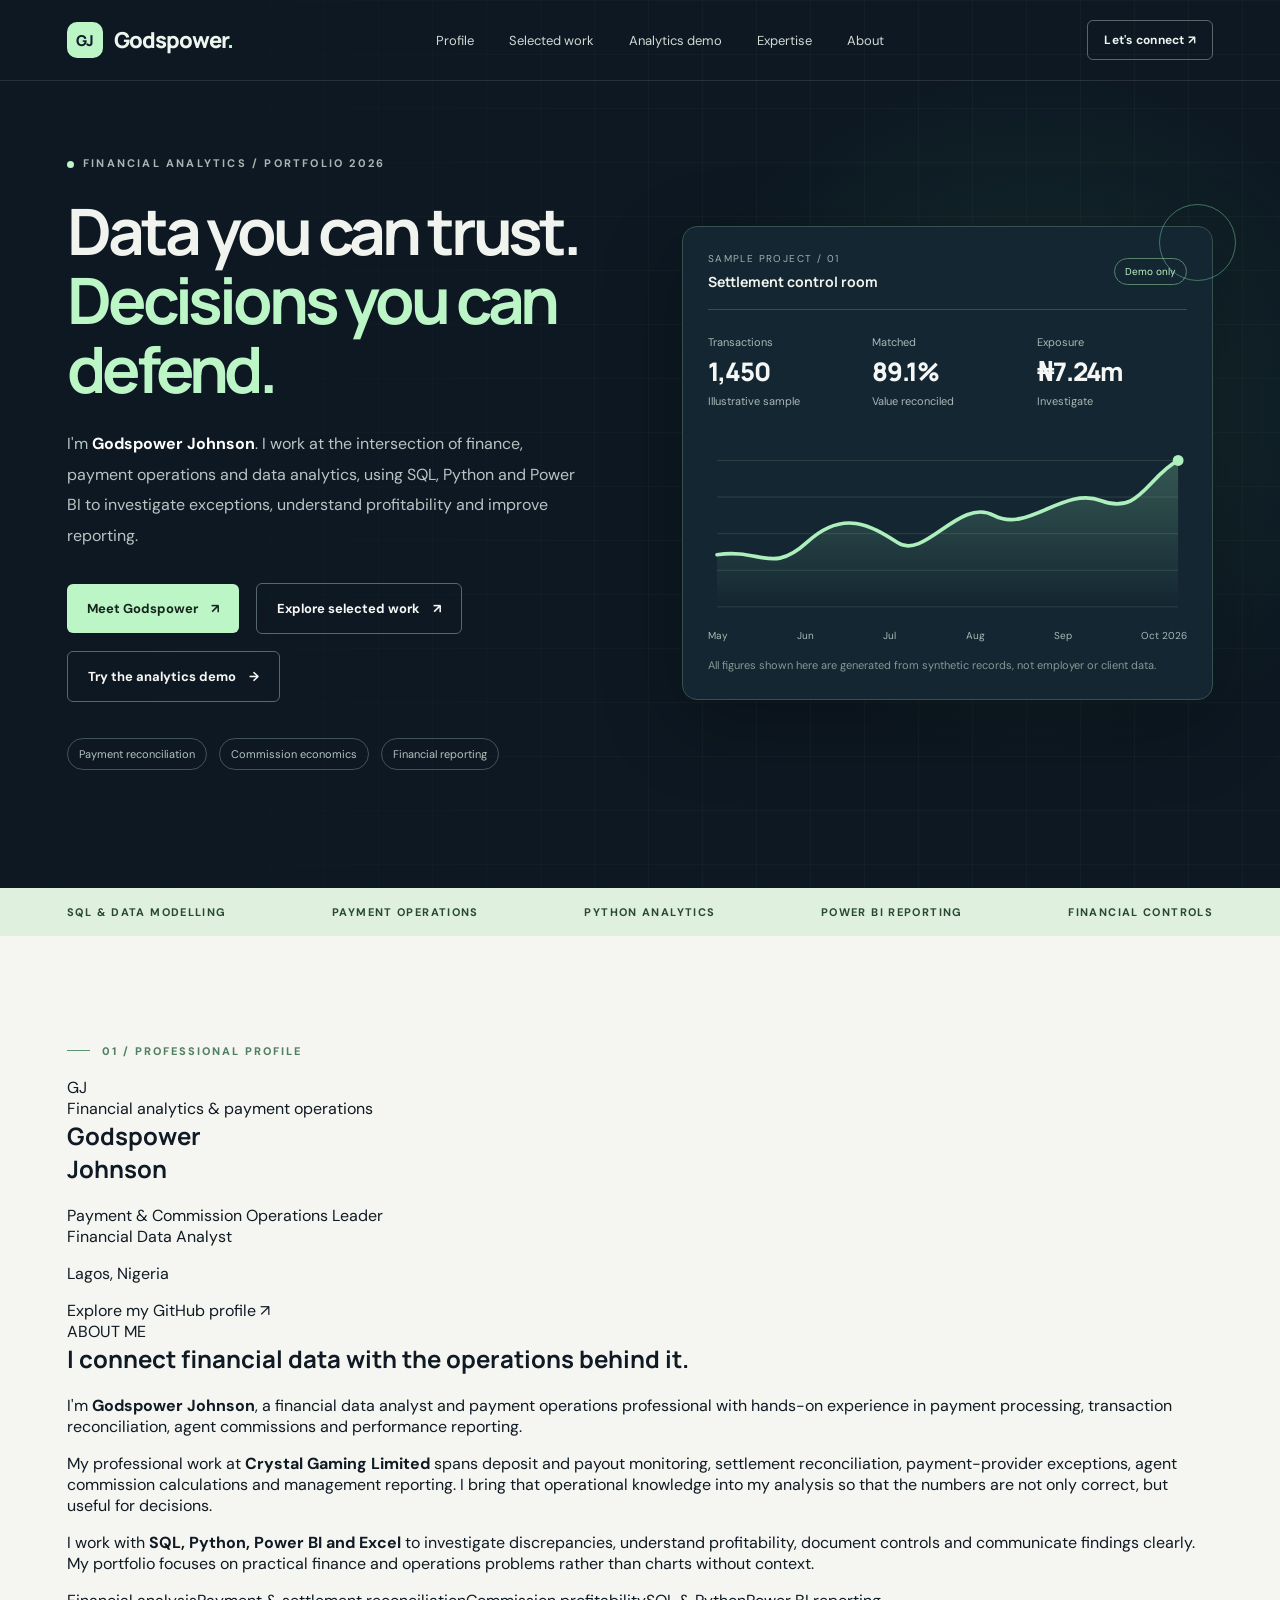
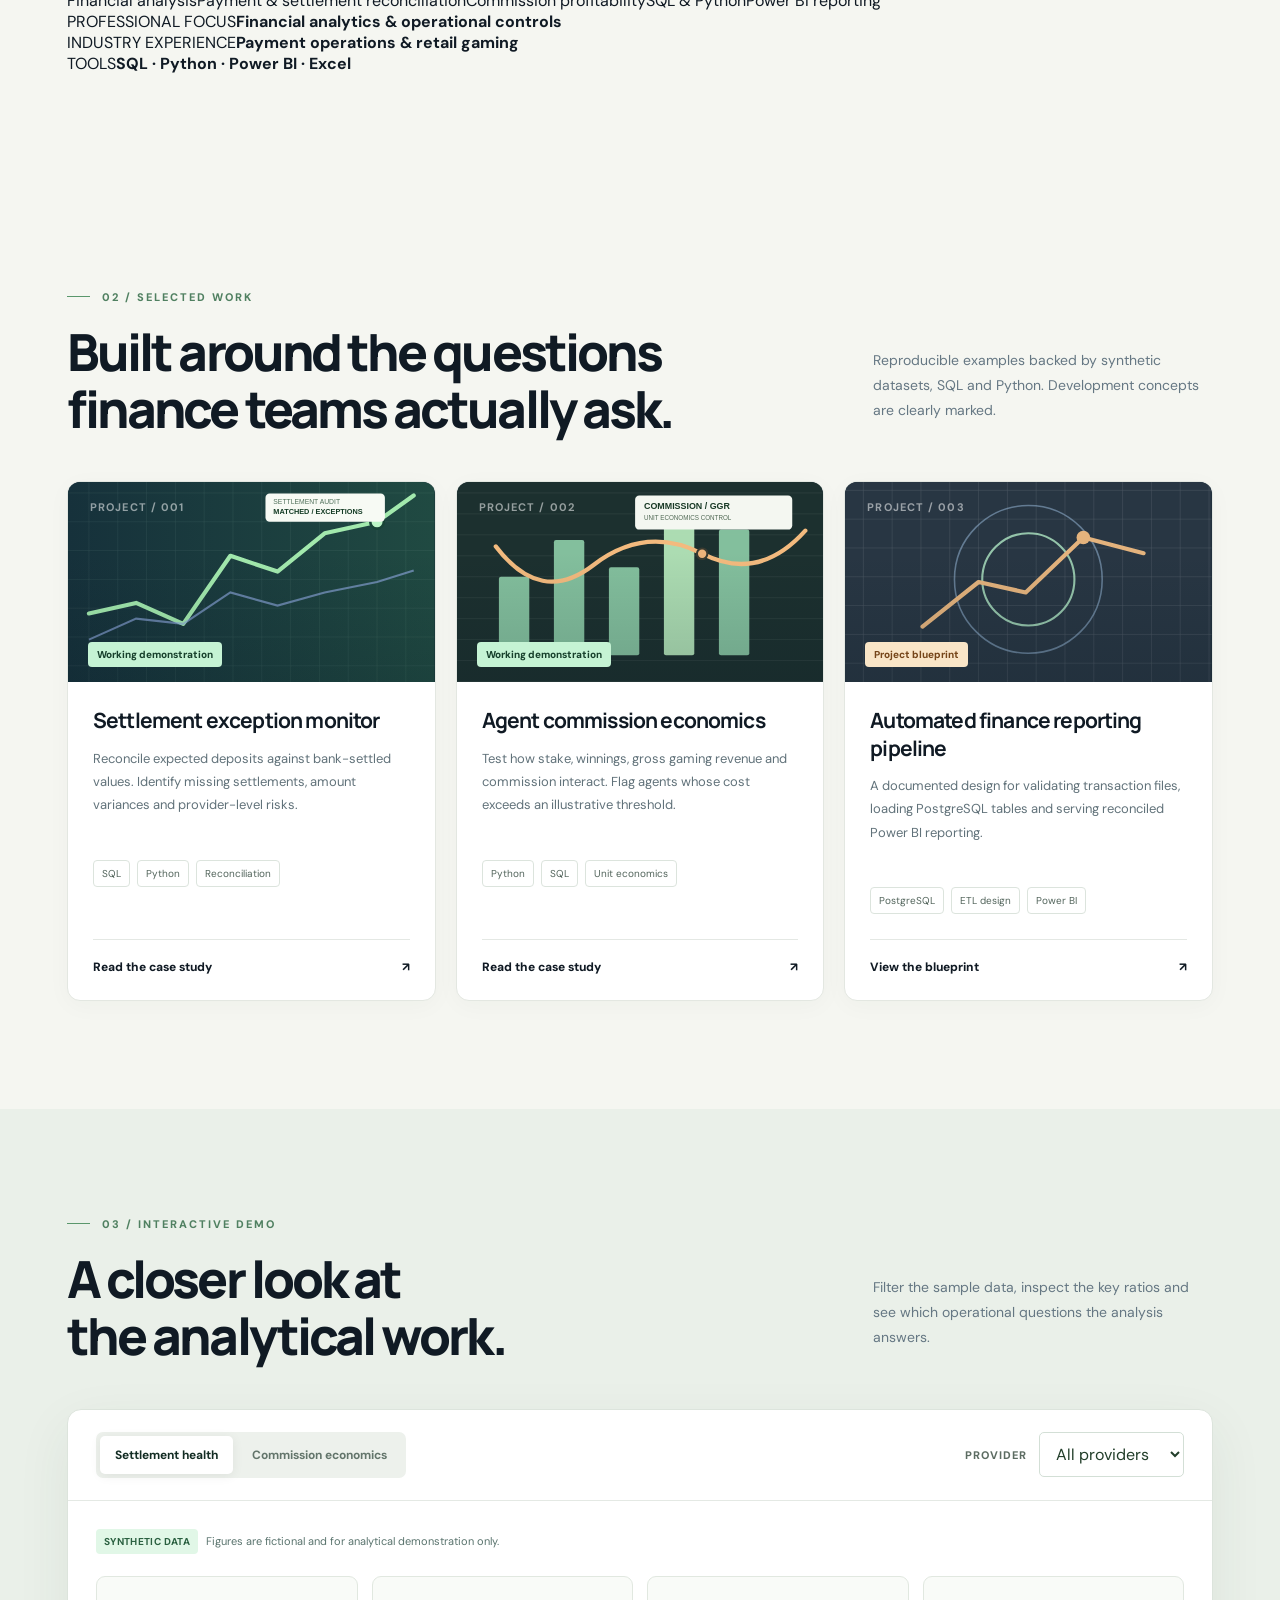
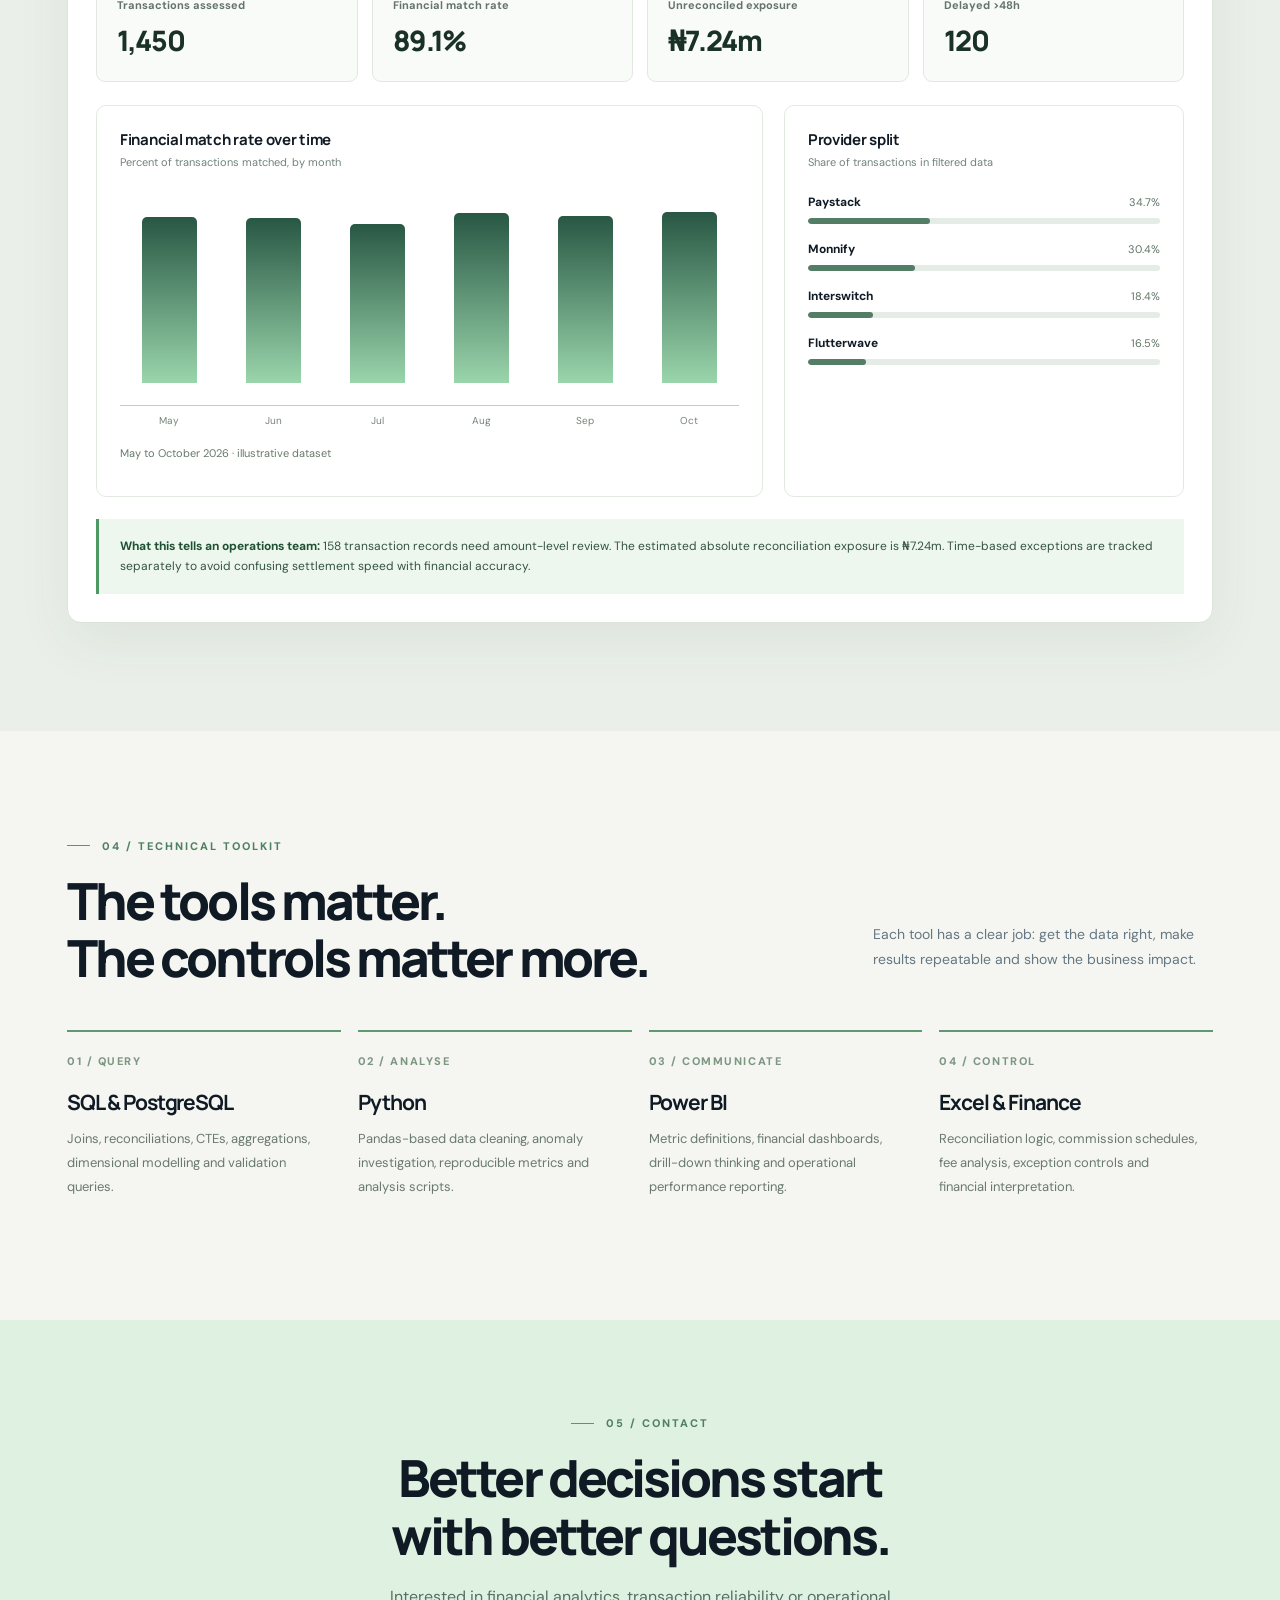
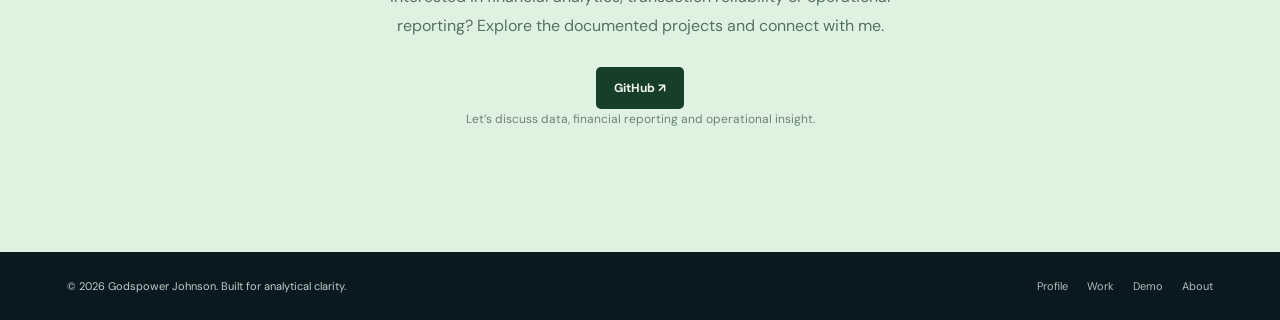
==== commit a15fafee: "Add prominently featured professional profile with career background" ====
--- a/index.html
+++ b/index.html
@@ -1,17 +1,44 @@
 <!doctype html>
 <html lang="en"><head><meta charset="utf-8"><meta name="viewport" content="width=device-width,initial-scale=1"><meta name="description" content="Godspower Johnson: financial analytics, payment operations, commission economics, SQL, Python and Power BI. Explore documented analytical demonstrations using synthetic data."><meta name="theme-color" content="#0d1822"><title>Godspower Johnson | Financial Data Analytics</title><link rel="stylesheet" href="assets/styles.css"></head>
 <body>
-<header class="nav"><div class="container nav-inner"><a class="brand" href="#home" aria-label="Homepage"><span class="brand-mark">GJ</span><span>Godspower<span style="color:#bcf5c6">.</span></span></a><nav class="nav-links" aria-label="Main menu"><a href="#work">Selected work</a><a href="#demo">Analytics demo</a><a href="#expertise">Expertise</a><a href="#about">About</a></nav><a class="nav-cta" href="#contact">Let's connect ↗</a><nav class="mobile-nav" aria-label="Mobile menu"><a href="#work">Work</a><a href="#contact">Contact</a></nav></div></header>
+<header class="nav"><div class="container nav-inner"><a class="brand" href="#home" aria-label="Homepage"><span class="brand-mark">GJ</span><span>Godspower<span style="color:#bcf5c6">.</span></span></a><nav class="nav-links" aria-label="Main menu"><a href="#about">Profile</a><a href="#work">Selected work</a><a href="#demo">Analytics demo</a><a href="#expertise">Expertise</a><a href="#about">About</a></nav><a class="nav-cta" href="#contact">Let's connect ↗</a><nav class="mobile-nav" aria-label="Mobile menu"><a href="#about">Profile</a><a href="#work">Work</a><a href="#contact">Contact</a></nav></div></header>
 <main id="home">
-<section class="hero"><div class="container hero-grid"><div><div class="eyebrow"><span class="dot"></span>Financial analytics / Portfolio 2026</div><h1>Data you can trust.<br><span>Decisions you can defend.</span></h1><p class="hero-description">I'm <strong style="color:white">Godspower Johnson</strong>. I work at the intersection of finance, payment operations and data analytics, using SQL, Python and Power BI to investigate exceptions, understand profitability and improve reporting.</p><div class="hero-actions"><a class="btn btn-primary" href="#work">Explore selected work <span aria-hidden="true">↗</span></a><a class="btn btn-secondary" href="#demo">Try the analytics demo <span aria-hidden="true">→</span></a></div><div class="hero-tags"><span>Payment reconciliation</span><span>Commission economics</span><span>Financial reporting</span></div></div><div class="snapshot" aria-label="Synthetic payment reconciliation dashboard preview"><div class="snapshot-head"><div><div class="mini-label">Sample project / 01</div><div class="panel-title" style="margin-top:7px">Settlement control room</div></div><div class="live-pill">Demo only</div></div><div class="stat-grid"><div><div class="stat-caption">Transactions</div><div class="stat-val" id="heroTx">1,450</div><div class="stat-caption">Illustrative sample</div></div><div><div class="stat-caption">Matched</div><div class="stat-val" id="heroMatch">—</div><div class="stat-caption">Value reconciled</div></div><div><div class="stat-caption">Exposure</div><div class="stat-val" id="heroGap">—</div><div class="stat-caption">Investigate</div></div></div><div class="snapshot-chart"><svg role="img" aria-label="Decorative illustration of settlement matching over six months" viewBox="0 0 530 200" preserveAspectRatio="none"><defs><linearGradient id="graphFade" x1="0" x2="0" y1="0" y2="1"><stop stop-color="#93e5b5" stop-opacity=".26"/><stop offset="1" stop-color="#93e5b5" stop-opacity="0"/></linearGradient></defs><g stroke="#46605a" stroke-width="1" opacity=".52"><path d="M10 30H520 M10 70H520 M10 110H520 M10 150H520 M10 190H520"/></g><path d="M10 133 C60 126,70 155,110 119 S180 101,210 120 S278 70,316 90 S393 58,435 74 S486 48,520 30 L520 190 L10 190 Z" fill="url(#graphFade)"/><path d="M10 133 C60 126,70 155,110 119 S180 101,210 120 S278 70,316 90 S393 58,435 74 S486 48,520 30" fill="none" stroke="#adf0bd" stroke-width="4" stroke-linecap="round"/><circle cx="520" cy="30" r="6" fill="#adf0bd"/></svg></div><div class="snapshot-footer"><span>May</span><span>Jun</span><span>Jul</span><span>Aug</span><span>Sep</span><span>Oct 2026</span></div><p class="footnote">All figures shown here are generated from synthetic records, not employer or client data.</p></div></div></section>
+<section class="hero"><div class="container hero-grid"><div><div class="eyebrow"><span class="dot"></span>Financial analytics / Portfolio 2026</div><h1>Data you can trust.<br><span>Decisions you can defend.</span></h1><p class="hero-description">I'm <strong style="color:white">Godspower Johnson</strong>. I work at the intersection of finance, payment operations and data analytics, using SQL, Python and Power BI to investigate exceptions, understand profitability and improve reporting.</p><div class="hero-actions"><a class="btn btn-primary" href="#about">Meet Godspower <span aria-hidden="true">↗</span></a><a class="btn btn-secondary" href="#work">Explore selected work <span aria-hidden="true">↗</span></a><a class="btn btn-secondary" href="#demo">Try the analytics demo <span aria-hidden="true">→</span></a></div><div class="hero-tags"><span>Payment reconciliation</span><span>Commission economics</span><span>Financial reporting</span></div></div><div class="snapshot" aria-label="Synthetic payment reconciliation dashboard preview"><div class="snapshot-head"><div><div class="mini-label">Sample project / 01</div><div class="panel-title" style="margin-top:7px">Settlement control room</div></div><div class="live-pill">Demo only</div></div><div class="stat-grid"><div><div class="stat-caption">Transactions</div><div class="stat-val" id="heroTx">1,450</div><div class="stat-caption">Illustrative sample</div></div><div><div class="stat-caption">Matched</div><div class="stat-val" id="heroMatch">—</div><div class="stat-caption">Value reconciled</div></div><div><div class="stat-caption">Exposure</div><div class="stat-val" id="heroGap">—</div><div class="stat-caption">Investigate</div></div></div><div class="snapshot-chart"><svg role="img" aria-label="Decorative illustration of settlement matching over six months" viewBox="0 0 530 200" preserveAspectRatio="none"><defs><linearGradient id="graphFade" x1="0" x2="0" y1="0" y2="1"><stop stop-color="#93e5b5" stop-opacity=".26"/><stop offset="1" stop-color="#93e5b5" stop-opacity="0"/></linearGradient></defs><g stroke="#46605a" stroke-width="1" opacity=".52"><path d="M10 30H520 M10 70H520 M10 110H520 M10 150H520 M10 190H520"/></g><path d="M10 133 C60 126,70 155,110 119 S180 101,210 120 S278 70,316 90 S393 58,435 74 S486 48,520 30 L520 190 L10 190 Z" fill="url(#graphFade)"/><path d="M10 133 C60 126,70 155,110 119 S180 101,210 120 S278 70,316 90 S393 58,435 74 S486 48,520 30" fill="none" stroke="#adf0bd" stroke-width="4" stroke-linecap="round"/><circle cx="520" cy="30" r="6" fill="#adf0bd"/></svg></div><div class="snapshot-footer"><span>May</span><span>Jun</span><span>Jul</span><span>Aug</span><span>Sep</span><span>Oct 2026</span></div><p class="footnote">All figures shown here are generated from synthetic records, not employer or client data.</p></div></div></section>
 <div class="strip"><div class="container strip-inner"><span>SQL & DATA MODELLING</span><span>PAYMENT OPERATIONS</span><span>PYTHON ANALYTICS</span><span>POWER BI REPORTING</span><span>FINANCIAL CONTROLS</span></div></div>
-<section id="work" class="section"><div class="container"><div class="section-kicker">01 / Selected work</div><div class="section-head"><h2>Built around the questions<br>finance teams actually ask.</h2><p>Reproducible examples backed by synthetic datasets, SQL and Python. Development concepts are clearly marked.</p></div><div class="projects-grid">
+<section id="about" class="section profile-section" aria-labelledby="profile-title">
+<div class="container">
+<div class="section-kicker">01 / Professional profile</div>
+<div class="profile-layout">
+  <aside class="profile-identity" aria-label="Godspower Johnson profile card">
+    <div class="profile-avatar" aria-label="Initials GJ, used until a personal headshot is provided"><span>GJ</span></div>
+    <div class="profile-availability">Financial analytics & payment operations</div>
+    <h2 class="profile-name">Godspower<br>Johnson</h2>
+    <p class="profile-position">Payment &amp; Commission Operations Leader<br>Financial Data Analyst</p>
+    <p class="profile-location">Lagos, Nigeria</p>
+    <a class="profile-link" href="https://github.com/GodspowerJohn" target="_blank" rel="noopener noreferrer">Explore my GitHub profile ↗</a>
+  </aside>
+  <div class="profile-story">
+    <div class="profile-overline">ABOUT ME</div>
+    <h2 id="profile-title">I connect financial data with the operations behind it.</h2>
+    <p>I'm <strong>Godspower Johnson</strong>, a financial data analyst and payment operations professional with hands-on experience in payment processing, transaction reconciliation, agent commissions and performance reporting.</p>
+    <p>My professional work at <strong>Crystal Gaming Limited</strong> spans deposit and payout monitoring, settlement reconciliation, payment-provider exceptions, agent commission calculations and management reporting. I bring that operational knowledge into my analysis so that the numbers are not only correct, but useful for decisions.</p>
+    <p>I work with <strong>SQL, Python, Power BI and Excel</strong> to investigate discrepancies, understand profitability, document controls and communicate findings clearly. My portfolio focuses on practical finance and operations problems rather than charts without context.</p>
+    <div class="profile-specialties" aria-label="Professional specialisms"><span>Financial analysis</span><span>Payment &amp; settlement reconciliation</span><span>Commission profitability</span><span>SQL &amp; Python</span><span>Power BI reporting</span></div>
+  </div>
+</div>
+<div class="profile-facts">
+  <div><span class="profile-fact-label">PROFESSIONAL FOCUS</span><strong>Financial analytics &amp; operational controls</strong></div>
+  <div><span class="profile-fact-label">INDUSTRY EXPERIENCE</span><strong>Payment operations &amp; retail gaming</strong></div>
+  <div><span class="profile-fact-label">TOOLS</span><strong>SQL · Python · Power BI · Excel</strong></div>
+</div>
+</div>
+</section>
+<section id="work" class="section"><div class="container"><div class="section-kicker">02 / Selected work</div><div class="section-head"><h2>Built around the questions<br>finance teams actually ask.</h2><p>Reproducible examples backed by synthetic datasets, SQL and Python. Development concepts are clearly marked.</p></div><div class="projects-grid">
 <article class="project-card"><div class="project-art"><svg viewBox="0 0 700 420" preserveAspectRatio="xMidYMid slice" aria-hidden="true"><defs><linearGradient id="fade1" x1="0" x2="1"><stop stop-color="#16313b"/><stop offset="1" stop-color="#204a42"/></linearGradient></defs><rect width="700" height="420" fill="url(#fade1)"/><g opacity=".12" stroke="#c9efda"><line x1="40" x2="40" y1="0" y2="420"/><line x1="95" x2="95" y1="0" y2="420"/><line x1="150" x2="150" y1="0" y2="420"/><line x1="205" x2="205" y1="0" y2="420"/><line x1="260" x2="260" y1="0" y2="420"/><line x1="315" x2="315" y1="0" y2="420"/><line x1="370" x2="370" y1="0" y2="420"/><line x1="425" x2="425" y1="0" y2="420"/><line x1="480" x2="480" y1="0" y2="420"/><line x1="535" x2="535" y1="0" y2="420"/><line x1="590" x2="590" y1="0" y2="420"/><line x1="645" x2="645" y1="0" y2="420"/><line x1="0" x2="700" y1="40" y2="40"/><line x1="0" x2="700" y1="95" y2="95"/><line x1="0" x2="700" y1="150" y2="150"/><line x1="0" x2="700" y1="205" y2="205"/><line x1="0" x2="700" y1="260" y2="260"/><line x1="0" x2="700" y1="315" y2="315"/><line x1="0" x2="700" y1="370" y2="370"/></g><path d="M40 270 L130 250 L220 290 L310 160 L400 190 L490 117 L590 95 L660 45" stroke="#a2e9ad" fill="none" stroke-width="8" stroke-linecap="round" stroke-linejoin="round"/><path d="M40 320 L130 280 L220 290 L310 230 L400 255 L490 230 L590 210 L660 188" stroke="#8ca6dc" fill="none" stroke-width="4" opacity=".65"/><circle cx="590" cy="95" r="13" fill="#bcf5c6" stroke="#194437" stroke-width="5"/><rect x="377" y="41" width="228" height="54" rx="8" fill="#f7faf4"/><text x="392" y="62" font-size="13" fill="#50715b" font-family="Arial">SETTLEMENT AUDIT</text><text x="392" y="81" font-size="14" font-weight="bold" fill="#143c25" font-family="Arial">MATCHED / EXCEPTIONS</text></svg><span class="project-number">PROJECT / 001</span><span class="project-badge">Working demonstration</span></div><div class="card-body"><h3>Settlement exception monitor</h3><p>Reconcile expected deposits against bank-settled values. Identify missing settlements, amount variances and provider-level risks.</p><div class="chips"><span class="chip">SQL</span><span class="chip">Python</span><span class="chip">Reconciliation</span></div><a href="case-studies/settlement.html" class="card-link">Read the case study <span>↗</span></a></div></article>
 <article class="project-card"><div class="project-art"><svg viewBox="0 0 700 420" preserveAspectRatio="xMidYMid slice" aria-hidden="true"><rect width="700" height="420" fill="#1c302f"/><g opacity=".13" stroke="#eff5ea"><line x1="0" x2="700" y1="40" y2="40"/><line x1="0" x2="700" y1="80" y2="80"/><line x1="0" x2="700" y1="120" y2="120"/><line x1="0" x2="700" y1="160" y2="160"/><line x1="0" x2="700" y1="200" y2="200"/><line x1="0" x2="700" y1="240" y2="240"/><line x1="0" x2="700" y1="280" y2="280"/><line x1="0" x2="700" y1="320" y2="320"/><line x1="0" x2="700" y1="360" y2="360"/><line x1="0" x2="700" y1="400" y2="400"/></g><rect x="80" y="200" width="58" height="150" rx="4" fill="#8ecfa9" opacity=".9"/><rect x="185" y="130" width="58" height="220" rx="4" fill="#8ecfa9" opacity=".9"/><rect x="290" y="182" width="58" height="168" rx="4" fill="#8ecfa9" opacity=".9"/><rect x="395" y="85" width="58" height="265" rx="4" fill="#bcefc0" opacity=".9"/><rect x="500" y="110" width="58" height="240" rx="4" fill="#8ecfa9" opacity=".9"/><path d="M74 142 Q160 255 260 178 T468 156 T665 112" fill="none" stroke="#f3ba7e" stroke-width="8" stroke-linecap="round"/><circle cx="468" cy="156" r="10" fill="#edb47b" stroke="#3a3b31" stroke-width="4"/><rect x="340" y="45" width="300" height="65" rx="8" fill="#f4f7f1"/><text x="357" y="71" font-size="17" fill="#193a26" font-weight="bold" font-family="Arial">COMMISSION / GGR</text><text x="357" y="91" font-size="12" fill="#526a56" font-family="Arial">UNIT ECONOMICS CONTROL</text></svg><span class="project-number">PROJECT / 002</span><span class="project-badge">Working demonstration</span></div><div class="card-body"><h3>Agent commission economics</h3><p>Test how stake, winnings, gross gaming revenue and commission interact. Flag agents whose cost exceeds an illustrative threshold.</p><div class="chips"><span class="chip">Python</span><span class="chip">SQL</span><span class="chip">Unit economics</span></div><a href="case-studies/commission.html" class="card-link">Read the case study <span>↗</span></a></div></article>
 <article class="project-card"><div class="project-art"><svg viewBox="0 0 700 420" preserveAspectRatio="xMidYMid slice" aria-hidden="true"><rect width="700" height="420" fill="#283643"/><g opacity=".16" stroke="#fff"><line x1="35" x2="35" y1="0" y2="420"/><line x1="90" x2="90" y1="0" y2="420"/><line x1="145" x2="145" y1="0" y2="420"/><line x1="200" x2="200" y1="0" y2="420"/><line x1="255" x2="255" y1="0" y2="420"/><line x1="310" x2="310" y1="0" y2="420"/><line x1="365" x2="365" y1="0" y2="420"/><line x1="420" x2="420" y1="0" y2="420"/><line x1="475" x2="475" y1="0" y2="420"/><line x1="530" x2="530" y1="0" y2="420"/><line x1="585" x2="585" y1="0" y2="420"/><line x1="640" x2="640" y1="0" y2="420"/><line x1="695" x2="695" y1="0" y2="420"/><line x1="0" x2="700" y1="35" y2="35"/><line x1="0" x2="700" y1="90" y2="90"/><line x1="0" x2="700" y1="145" y2="145"/><line x1="0" x2="700" y1="200" y2="200"/><line x1="0" x2="700" y1="255" y2="255"/><line x1="0" x2="700" y1="310" y2="310"/><line x1="0" x2="700" y1="365" y2="365"/></g><circle cx="350" cy="205" r="141" fill="none" stroke="#9dbfe1" stroke-width="3" opacity=".5"/><circle cx="350" cy="205" r="88" fill="none" stroke="#b9f3cd" stroke-width="4" opacity=".75"/><path d="M148 295 L255 210 L345 230 L455 125 L570 155" stroke="#e4b37d" stroke-width="8" fill="none" stroke-linecap="round" stroke-linejoin="round"/><circle cx="455" cy="125" r="13" fill="#e4b37d"/></svg><span class="project-number">PROJECT / 003</span><span class="project-badge badge-future">Project blueprint</span></div><div class="card-body"><h3>Automated finance reporting pipeline</h3><p>A documented design for validating transaction files, loading PostgreSQL tables and serving reconciled Power BI reporting.</p><div class="chips"><span class="chip">PostgreSQL</span><span class="chip">ETL design</span><span class="chip">Power BI</span></div><a href="case-studies/pipeline.html" class="card-link">View the blueprint <span>↗</span></a></div></article>
 </div></div></section>
-<section id="demo" class="section demo"><div class="container"><div class="section-kicker">02 / Interactive demo</div><div class="section-head"><h2>A closer look at<br>the analytical work.</h2><p>Filter the sample data, inspect the key ratios and see which operational questions the analysis answers.</p></div><div class="demo-shell"><div class="demo-top"><div class="tabs" role="tablist" aria-label="Choose demonstration"><button id="tab-settlement" class="tab" role="tab" aria-selected="true" aria-controls="demo-contents">Settlement health</button><button id="tab-commission" class="tab" role="tab" aria-selected="false" aria-controls="demo-contents">Commission economics</button></div><div class="filter-group"><label for="demo-filter" id="filter-label">Provider</label><select id="demo-filter" aria-label="Provider"><option value="All">All providers</option></select></div></div><div id="demo-contents" class="demo-content" role="tabpanel"><p class="sample-disclaimer"><strong>SYNTHETIC DATA</strong> Figures are fictional and for analytical demonstration only.</p><div id="kpi-row" class="kpi-row" aria-live="polite"></div><div class="demo-panels"><div class="demo-panel"><h3 id="chart-title">Reconciliation trend</h3><p class="panel-note" id="chart-note">Monthly matched transaction rate</p><div class="bar-chart" id="demo-chart" aria-label="Monthly chart"></div><p class="chart-footer" id="chart-footer">May to October 2026 · illustrative dataset</p></div><div class="demo-panel"><h3 id="breakdown-title">Provider split</h3><p class="panel-note" id="breakdown-note">Share of all transactions</p><div class="breakdown" id="demo-breakdown"></div></div></div><div id="demo-insight" class="demo-insight" aria-live="polite"></div></div></div></div></section>
-<section id="expertise" class="section"><div class="container"><div class="section-kicker">03 / Technical toolkit</div><div class="section-head"><h2>The tools matter.<br>The controls matter more.</h2><p>Each tool has a clear job: get the data right, make results repeatable and show the business impact.</p></div><div class="expertise-grid"><div class="skill-card"><div class="skill-index">01 / QUERY</div><h3>SQL & PostgreSQL</h3><p>Joins, reconciliations, CTEs, aggregations, dimensional modelling and validation queries.</p></div><div class="skill-card"><div class="skill-index">02 / ANALYSE</div><h3>Python</h3><p>Pandas-based data cleaning, anomaly investigation, reproducible metrics and analysis scripts.</p></div><div class="skill-card"><div class="skill-index">03 / COMMUNICATE</div><h3>Power BI</h3><p>Metric definitions, financial dashboards, drill-down thinking and operational performance reporting.</p></div><div class="skill-card"><div class="skill-index">04 / CONTROL</div><h3>Excel & Finance</h3><p>Reconciliation logic, commission schedules, fee analysis, exception controls and financial interpretation.</p></div></div></div></section>
-<section id="about" class="section about"><div class="container about-grid"><div class="about-left"><div class="section-kicker">04 / About me</div><h2>I know the numbers behind the operations.</h2></div><div class="about-right"><p>My work spans payment and commission operations, settlement reconciliation and financial reporting. That operational experience shapes how I approach data: first make the records reliable, then explain what they mean.</p><p>I focus on questions decision-makers can act on. Where are the settlement gaps? Which commission structures weaken profitability? What should be investigated before a report is signed off?</p><p>The work on this site uses synthetic records to demonstrate those methods without exposing confidential financial data.</p><div class="about-areas"><span>Financial analytics</span><span>Payment operations</span><span>Commission governance</span><span>SQL / Python / Power BI</span></div></div></div></section>
+<section id="demo" class="section demo"><div class="container"><div class="section-kicker">03 / Interactive demo</div><div class="section-head"><h2>A closer look at<br>the analytical work.</h2><p>Filter the sample data, inspect the key ratios and see which operational questions the analysis answers.</p></div><div class="demo-shell"><div class="demo-top"><div class="tabs" role="tablist" aria-label="Choose demonstration"><button id="tab-settlement" class="tab" role="tab" aria-selected="true" aria-controls="demo-contents">Settlement health</button><button id="tab-commission" class="tab" role="tab" aria-selected="false" aria-controls="demo-contents">Commission economics</button></div><div class="filter-group"><label for="demo-filter" id="filter-label">Provider</label><select id="demo-filter" aria-label="Provider"><option value="All">All providers</option></select></div></div><div id="demo-contents" class="demo-content" role="tabpanel"><p class="sample-disclaimer"><strong>SYNTHETIC DATA</strong> Figures are fictional and for analytical demonstration only.</p><div id="kpi-row" class="kpi-row" aria-live="polite"></div><div class="demo-panels"><div class="demo-panel"><h3 id="chart-title">Reconciliation trend</h3><p class="panel-note" id="chart-note">Monthly matched transaction rate</p><div class="bar-chart" id="demo-chart" aria-label="Monthly chart"></div><p class="chart-footer" id="chart-footer">May to October 2026 · illustrative dataset</p></div><div class="demo-panel"><h3 id="breakdown-title">Provider split</h3><p class="panel-note" id="breakdown-note">Share of all transactions</p><div class="breakdown" id="demo-breakdown"></div></div></div><div id="demo-insight" class="demo-insight" aria-live="polite"></div></div></div></div></section>
+<section id="expertise" class="section"><div class="container"><div class="section-kicker">04 / Technical toolkit</div><div class="section-head"><h2>The tools matter.<br>The controls matter more.</h2><p>Each tool has a clear job: get the data right, make results repeatable and show the business impact.</p></div><div class="expertise-grid"><div class="skill-card"><div class="skill-index">01 / QUERY</div><h3>SQL & PostgreSQL</h3><p>Joins, reconciliations, CTEs, aggregations, dimensional modelling and validation queries.</p></div><div class="skill-card"><div class="skill-index">02 / ANALYSE</div><h3>Python</h3><p>Pandas-based data cleaning, anomaly investigation, reproducible metrics and analysis scripts.</p></div><div class="skill-card"><div class="skill-index">03 / COMMUNICATE</div><h3>Power BI</h3><p>Metric definitions, financial dashboards, drill-down thinking and operational performance reporting.</p></div><div class="skill-card"><div class="skill-index">04 / CONTROL</div><h3>Excel & Finance</h3><p>Reconciliation logic, commission schedules, fee analysis, exception controls and financial interpretation.</p></div></div></div></section>
 <section id="contact" class="cta-section"><div class="container"><div class="section-kicker">05 / Contact</div><h2>Better decisions start<br>with better questions.</h2><p>Interested in financial analytics, transaction reliability or operational reporting? Explore the documented projects and connect with me.</p><div id="contact-links" class="contact-links"></div><p id="contact-note" class="contact-note">Contact channels can be added before publication in assets/config.js.</p></div></section>
-</main><footer class="footer"><div class="container footer-inner"><span>© <span id="year">2026</span> Godspower Johnson. Built for analytical clarity.</span><div class="footer-links"><a href="#work">Work</a><a href="#demo">Demo</a><a href="#about">About</a></div></div></footer><script src="assets/config.js"></script><script src="assets/demo-data.js"></script><script src="assets/app.js"></script></body></html>
+</main><footer class="footer"><div class="container footer-inner"><span>© <span id="year">2026</span> Godspower Johnson. Built for analytical clarity.</span><div class="footer-links"><a href="#about">Profile</a><a href="#work">Work</a><a href="#demo">Demo</a><a href="#about">About</a></div></div></footer><script src="assets/config.js"></script><script src="assets/demo-data.js"></script><script src="assets/app.js"></script></body></html>
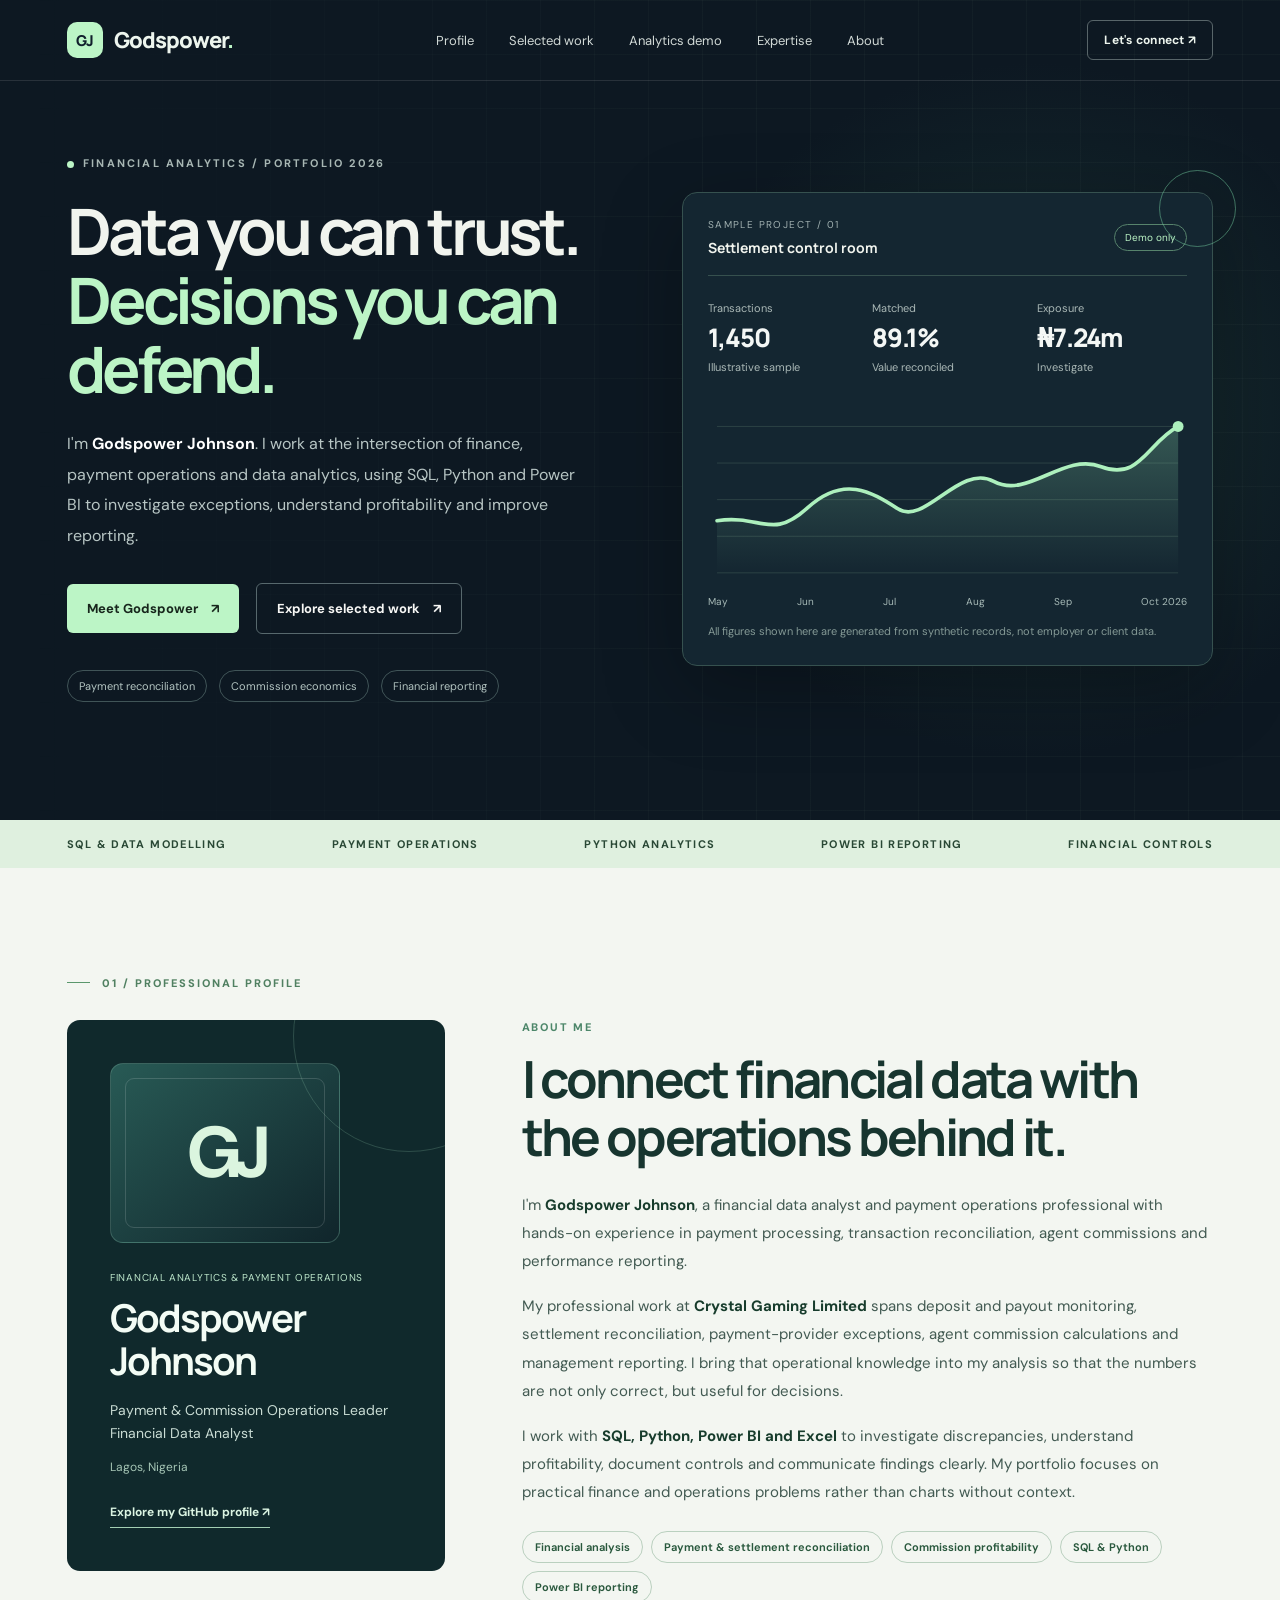
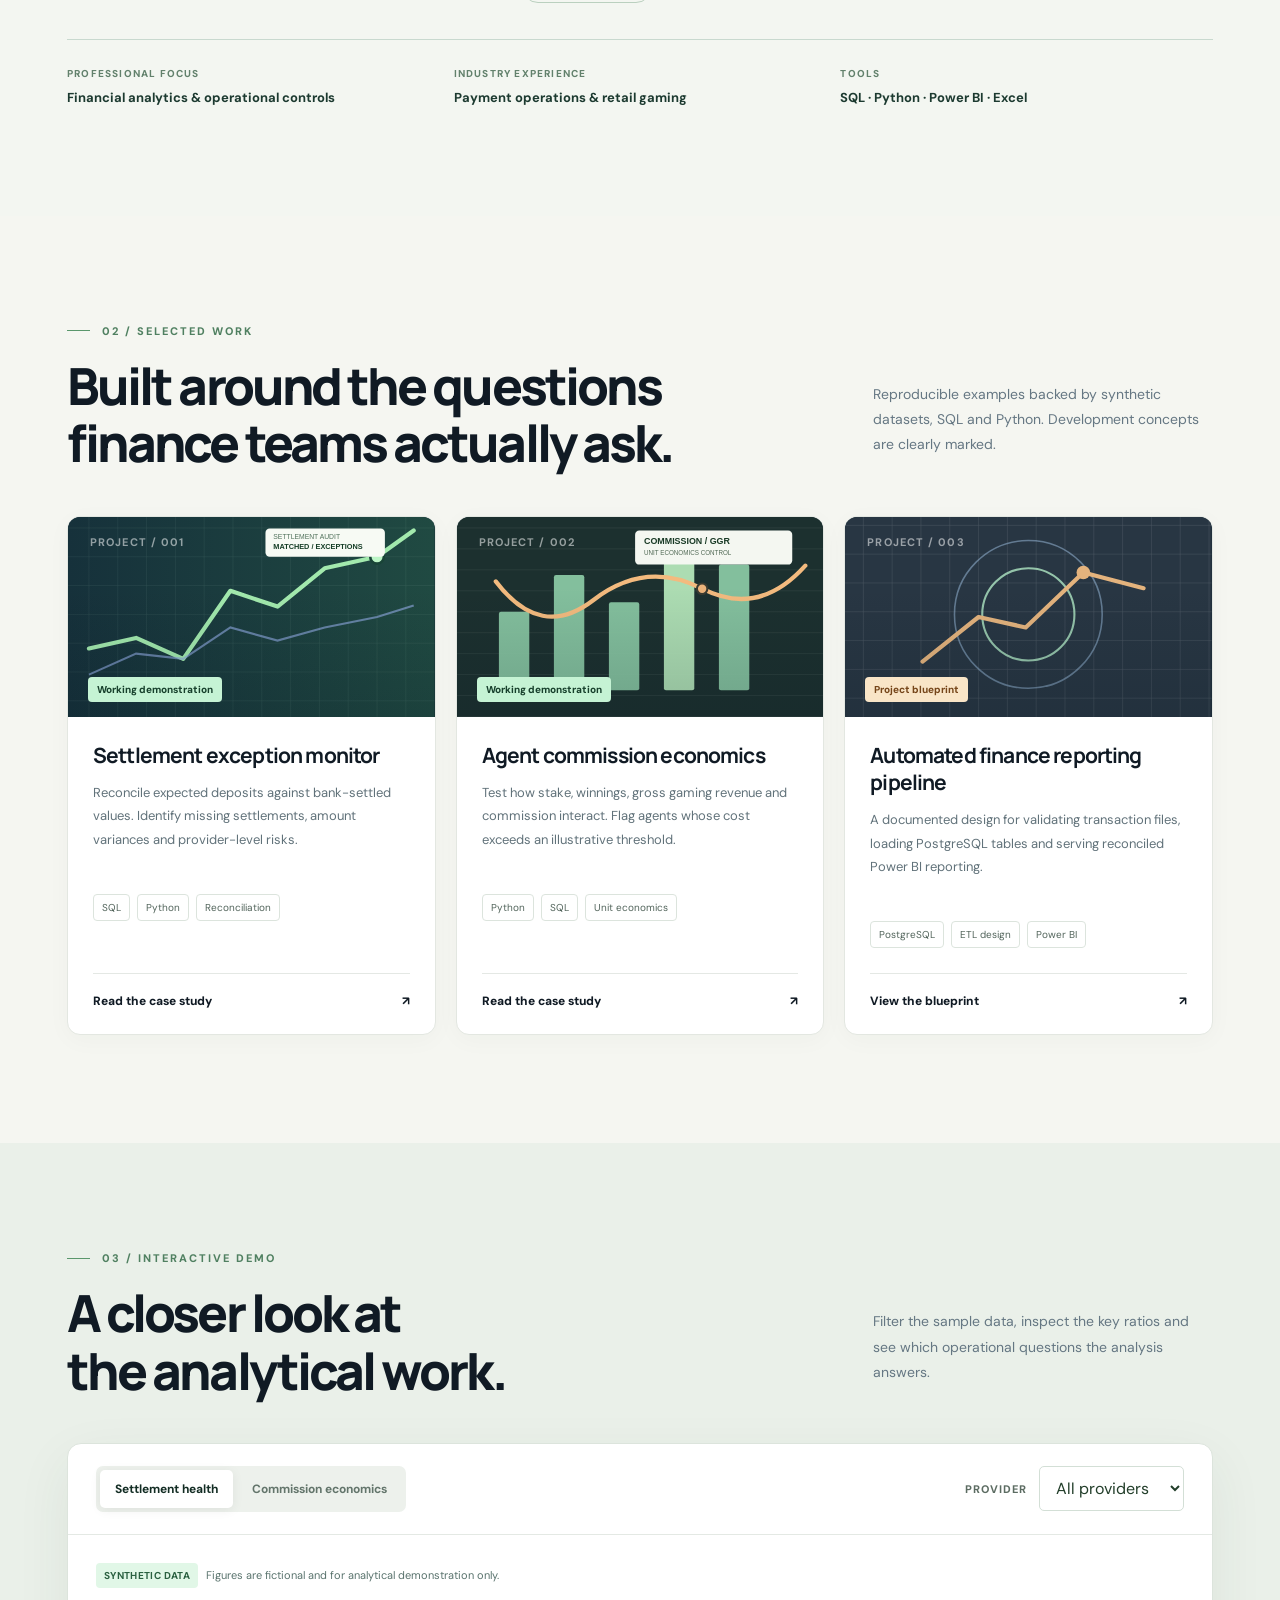
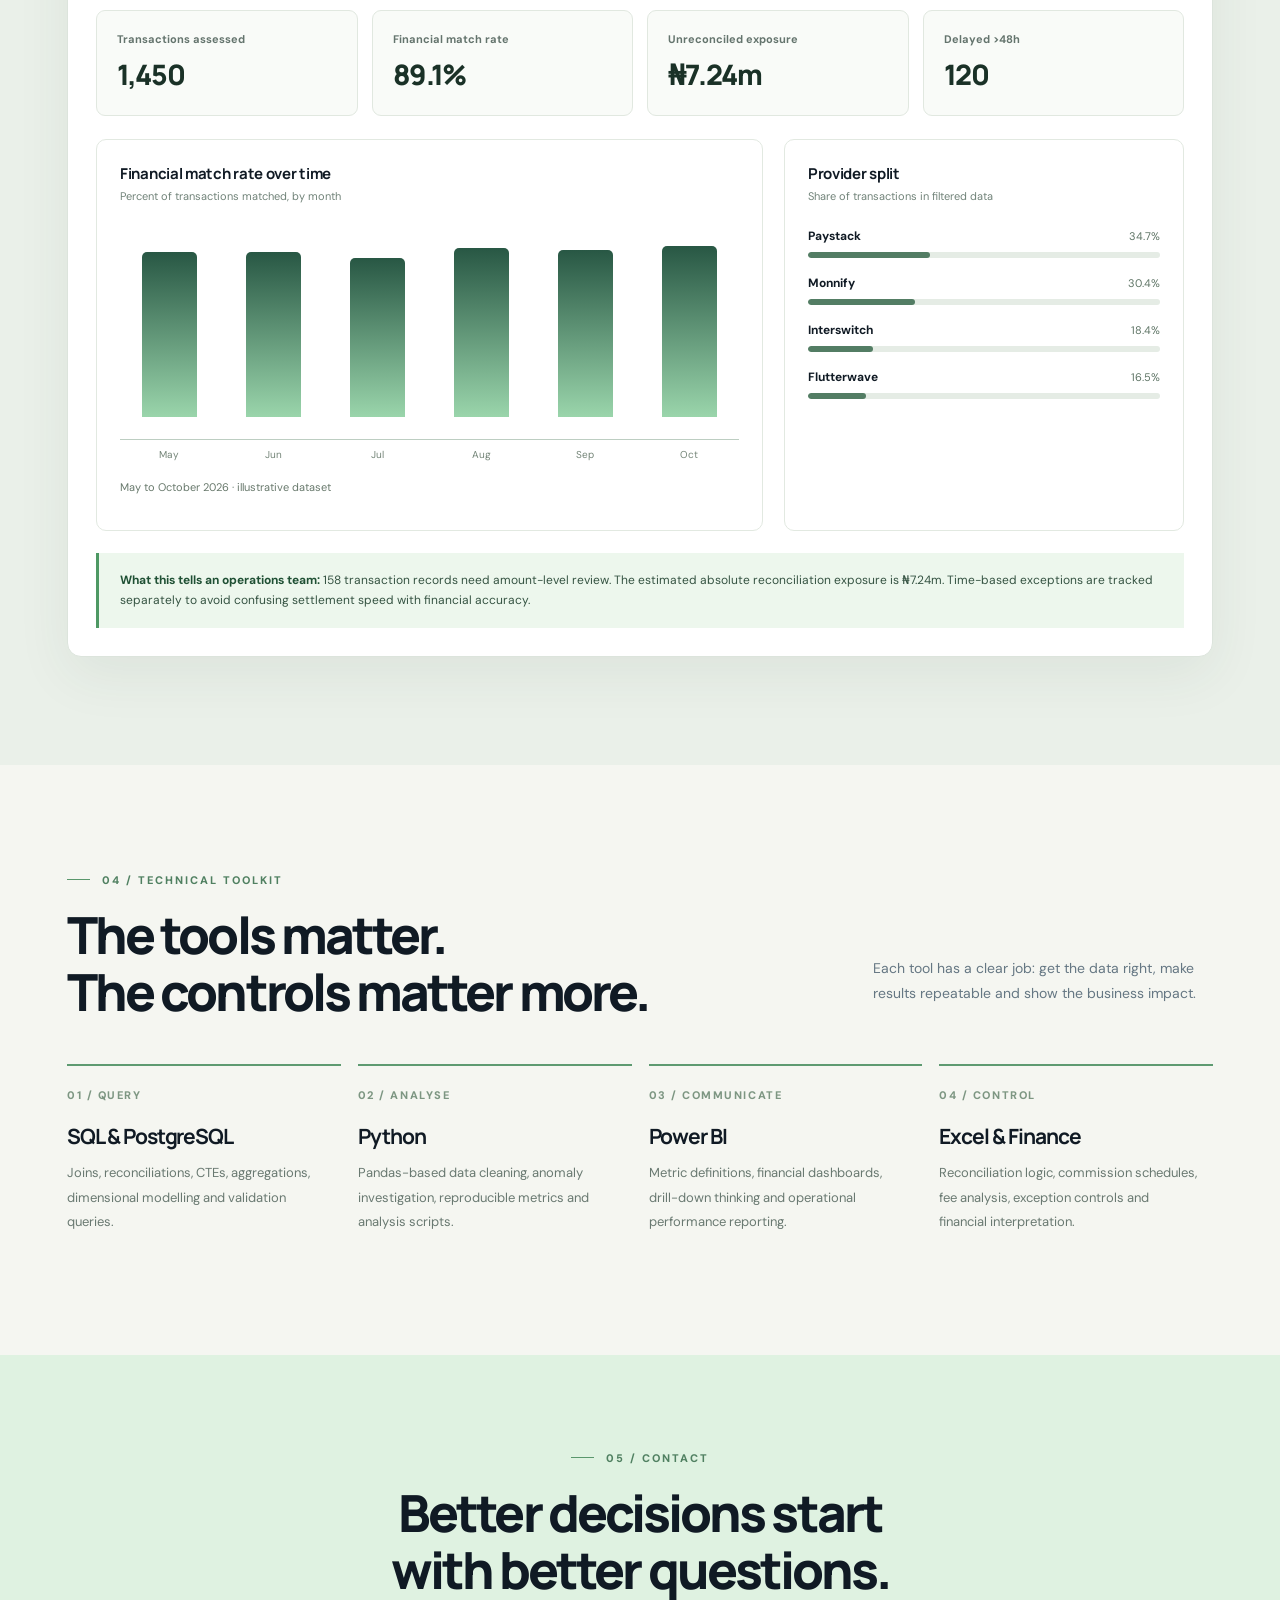
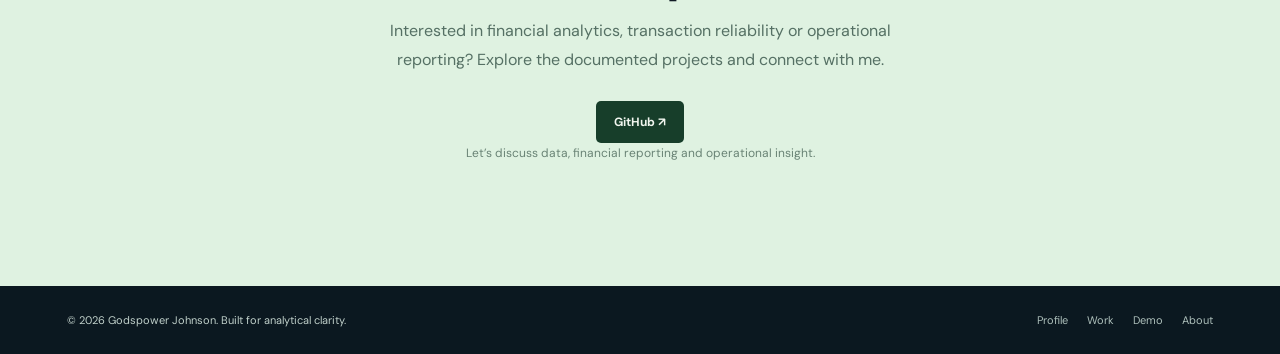
==== commit 3b1597c1: "Keep profile and projects calls to action prominent" ====
--- a/index.html
+++ b/index.html
@@ -3,7 +3,7 @@
 <body>
 <header class="nav"><div class="container nav-inner"><a class="brand" href="#home" aria-label="Homepage"><span class="brand-mark">GJ</span><span>Godspower<span style="color:#bcf5c6">.</span></span></a><nav class="nav-links" aria-label="Main menu"><a href="#about">Profile</a><a href="#work">Selected work</a><a href="#demo">Analytics demo</a><a href="#expertise">Expertise</a><a href="#about">About</a></nav><a class="nav-cta" href="#contact">Let's connect ↗</a><nav class="mobile-nav" aria-label="Mobile menu"><a href="#about">Profile</a><a href="#work">Work</a><a href="#contact">Contact</a></nav></div></header>
 <main id="home">
-<section class="hero"><div class="container hero-grid"><div><div class="eyebrow"><span class="dot"></span>Financial analytics / Portfolio 2026</div><h1>Data you can trust.<br><span>Decisions you can defend.</span></h1><p class="hero-description">I'm <strong style="color:white">Godspower Johnson</strong>. I work at the intersection of finance, payment operations and data analytics, using SQL, Python and Power BI to investigate exceptions, understand profitability and improve reporting.</p><div class="hero-actions"><a class="btn btn-primary" href="#about">Meet Godspower <span aria-hidden="true">↗</span></a><a class="btn btn-secondary" href="#work">Explore selected work <span aria-hidden="true">↗</span></a><a class="btn btn-secondary" href="#demo">Try the analytics demo <span aria-hidden="true">→</span></a></div><div class="hero-tags"><span>Payment reconciliation</span><span>Commission economics</span><span>Financial reporting</span></div></div><div class="snapshot" aria-label="Synthetic payment reconciliation dashboard preview"><div class="snapshot-head"><div><div class="mini-label">Sample project / 01</div><div class="panel-title" style="margin-top:7px">Settlement control room</div></div><div class="live-pill">Demo only</div></div><div class="stat-grid"><div><div class="stat-caption">Transactions</div><div class="stat-val" id="heroTx">1,450</div><div class="stat-caption">Illustrative sample</div></div><div><div class="stat-caption">Matched</div><div class="stat-val" id="heroMatch">—</div><div class="stat-caption">Value reconciled</div></div><div><div class="stat-caption">Exposure</div><div class="stat-val" id="heroGap">—</div><div class="stat-caption">Investigate</div></div></div><div class="snapshot-chart"><svg role="img" aria-label="Decorative illustration of settlement matching over six months" viewBox="0 0 530 200" preserveAspectRatio="none"><defs><linearGradient id="graphFade" x1="0" x2="0" y1="0" y2="1"><stop stop-color="#93e5b5" stop-opacity=".26"/><stop offset="1" stop-color="#93e5b5" stop-opacity="0"/></linearGradient></defs><g stroke="#46605a" stroke-width="1" opacity=".52"><path d="M10 30H520 M10 70H520 M10 110H520 M10 150H520 M10 190H520"/></g><path d="M10 133 C60 126,70 155,110 119 S180 101,210 120 S278 70,316 90 S393 58,435 74 S486 48,520 30 L520 190 L10 190 Z" fill="url(#graphFade)"/><path d="M10 133 C60 126,70 155,110 119 S180 101,210 120 S278 70,316 90 S393 58,435 74 S486 48,520 30" fill="none" stroke="#adf0bd" stroke-width="4" stroke-linecap="round"/><circle cx="520" cy="30" r="6" fill="#adf0bd"/></svg></div><div class="snapshot-footer"><span>May</span><span>Jun</span><span>Jul</span><span>Aug</span><span>Sep</span><span>Oct 2026</span></div><p class="footnote">All figures shown here are generated from synthetic records, not employer or client data.</p></div></div></section>
+<section class="hero"><div class="container hero-grid"><div><div class="eyebrow"><span class="dot"></span>Financial analytics / Portfolio 2026</div><h1>Data you can trust.<br><span>Decisions you can defend.</span></h1><p class="hero-description">I'm <strong style="color:white">Godspower Johnson</strong>. I work at the intersection of finance, payment operations and data analytics, using SQL, Python and Power BI to investigate exceptions, understand profitability and improve reporting.</p><div class="hero-actions"><a class="btn btn-primary" href="#about">Meet Godspower <span aria-hidden="true">↗</span></a><a class="btn btn-secondary" href="#work">Explore selected work <span aria-hidden="true">↗</span></a></div><div class="hero-tags"><span>Payment reconciliation</span><span>Commission economics</span><span>Financial reporting</span></div></div><div class="snapshot" aria-label="Synthetic payment reconciliation dashboard preview"><div class="snapshot-head"><div><div class="mini-label">Sample project / 01</div><div class="panel-title" style="margin-top:7px">Settlement control room</div></div><div class="live-pill">Demo only</div></div><div class="stat-grid"><div><div class="stat-caption">Transactions</div><div class="stat-val" id="heroTx">1,450</div><div class="stat-caption">Illustrative sample</div></div><div><div class="stat-caption">Matched</div><div class="stat-val" id="heroMatch">—</div><div class="stat-caption">Value reconciled</div></div><div><div class="stat-caption">Exposure</div><div class="stat-val" id="heroGap">—</div><div class="stat-caption">Investigate</div></div></div><div class="snapshot-chart"><svg role="img" aria-label="Decorative illustration of settlement matching over six months" viewBox="0 0 530 200" preserveAspectRatio="none"><defs><linearGradient id="graphFade" x1="0" x2="0" y1="0" y2="1"><stop stop-color="#93e5b5" stop-opacity=".26"/><stop offset="1" stop-color="#93e5b5" stop-opacity="0"/></linearGradient></defs><g stroke="#46605a" stroke-width="1" opacity=".52"><path d="M10 30H520 M10 70H520 M10 110H520 M10 150H520 M10 190H520"/></g><path d="M10 133 C60 126,70 155,110 119 S180 101,210 120 S278 70,316 90 S393 58,435 74 S486 48,520 30 L520 190 L10 190 Z" fill="url(#graphFade)"/><path d="M10 133 C60 126,70 155,110 119 S180 101,210 120 S278 70,316 90 S393 58,435 74 S486 48,520 30" fill="none" stroke="#adf0bd" stroke-width="4" stroke-linecap="round"/><circle cx="520" cy="30" r="6" fill="#adf0bd"/></svg></div><div class="snapshot-footer"><span>May</span><span>Jun</span><span>Jul</span><span>Aug</span><span>Sep</span><span>Oct 2026</span></div><p class="footnote">All figures shown here are generated from synthetic records, not employer or client data.</p></div></div></section>
 <div class="strip"><div class="container strip-inner"><span>SQL & DATA MODELLING</span><span>PAYMENT OPERATIONS</span><span>PYTHON ANALYTICS</span><span>POWER BI REPORTING</span><span>FINANCIAL CONTROLS</span></div></div>
 <section id="about" class="section profile-section" aria-labelledby="profile-title">
 <div class="container">
--- a/assets/styles.css
+++ b/assets/styles.css
@@ -1,2 +1,30 @@
 @import url('https://fonts.googleapis.com/css2?family=DM+Sans:wght@400;500;600;700&family=Manrope:wght@400;500;600;700;800&display=swap');
 :root{--ink:#101a24;--navy:#111f2c;--deep:#0d1822;--muted:#657783;--green:#bcf5c6;--green-dark:#276747;--paper:#f5f6f1;--line:#d9dfda;--blue:#658be1;--orange:#edb47b;--font:'DM Sans',Arial,sans-serif;--display:'Manrope',Arial,sans-serif}*{box-sizing:border-box}html{scroll-behavior:smooth}body{margin:0;color:var(--ink);background:var(--paper);font-family:var(--font)}a{color:inherit;text-decoration:none}button,select{font:inherit}button{cursor:pointer}a:focus-visible,button:focus-visible,select:focus-visible{outline:3px solid #5298e6;outline-offset:4px}h1,h2,h3,p{margin-top:0}h1,h2,h3{font-family:var(--display)}.container{max-width:1230px;padding:0 42px;margin:0 auto}.nav{position:absolute;top:0;left:0;right:0;z-index:10;color:#edf5ee;border-bottom:1px solid #ffffff1c}.nav-inner{display:flex;align-items:center;justify-content:space-between;height:80px;gap:22px}.brand{font-family:var(--display);font-weight:800;font-size:22px;letter-spacing:-1px;display:flex;gap:11px;align-items:center}.brand-mark{display:grid;place-items:center;background:var(--green);color:var(--navy);width:36px;height:36px;border-radius:10px;font-size:15px;letter-spacing:-.9px}.nav-links{display:flex;align-items:center;gap:35px;font-size:13px;color:#d1d9d6}.nav-links a:hover,.footer-links a:hover{color:var(--green)}.nav-cta{border:1px solid #a3b1af80;padding:11px 16px;border-radius:6px;font-size:12px;font-weight:700;letter-spacing:.02em}.nav-cta:hover{background:#253b45}.mobile-nav{display:none}.hero{background:var(--deep);color:#f1f4ee;position:relative;overflow:hidden;padding:156px 0 118px;min-height:740px}.hero:before{content:'';position:absolute;right:-180px;top:0;width:850px;height:820px;background:radial-gradient(ellipse at center,#2148407a,transparent 60%);pointer-events:none}.hero:after{content:'';position:absolute;inset:0;background-image:linear-gradient(#b6debd09 1px,transparent 1px),linear-gradient(90deg,#b6debd09 1px,transparent 1px);background-size:54px 54px;mask-image:linear-gradient(90deg,transparent,black 55%);pointer-events:none}.hero-grid{position:relative;z-index:1;display:grid;grid-template-columns:1.02fr .98fr;gap:62px;align-items:center}.eyebrow{font-weight:700;text-transform:uppercase;letter-spacing:.2em;font-size:11px;color:#a8b7b4}.dot{display:inline-block;width:7px;height:7px;background:var(--green);border-radius:50%;margin-right:9px;vertical-align:middle}.hero h1{font-weight:700;letter-spacing:-.065em;line-height:1.08;font-size:clamp(47px,5vw,78px);margin:26px 0}.hero h1 span{color:var(--green)}.hero-description{color:#b7c5c4;font-size:16px;max-width:510px;line-height:1.9}.hero-actions{display:flex;align-items:center;gap:17px;flex-wrap:wrap;margin:32px 0 36px}.btn{display:inline-flex;gap:13px;align-items:center;justify-content:center;padding:16px 20px;border-radius:6px;font-weight:700;font-size:13px;transition:transform .2s,background .2s;border:0}.btn:hover{transform:translateY(-2px)}.btn-primary{background:var(--green);color:#17261c}.btn-secondary{background:transparent;border:1px solid #57686d;color:#f7f7f5}.hero-tags{display:flex;gap:12px;flex-wrap:wrap}.hero-tags span{font-size:11px;color:#b3c4c1;padding:8px 11px;border:1px solid #405457;border-radius:99px}.snapshot{background:#142631;border:1px solid #36514f;border-radius:15px;padding:25px;box-shadow:0 24px 80px #0004;position:relative}.snapshot:before{content:'';position:absolute;top:-23px;right:-24px;width:75px;height:75px;border:1px solid #7adba875;border-radius:100%}.snapshot-head{display:flex;justify-content:space-between;align-items:center;border-bottom:1px solid #36504e;padding-bottom:18px}.panel-title{font-family:var(--display);font-size:14px;font-weight:700}.mini-label{font-size:10px;letter-spacing:.14em;text-transform:uppercase;color:#a0b0b0}.live-pill{font-size:10px;color:var(--green);border:1px solid #57836c;padding:6px 10px;border-radius:99px}.stat-grid{display:grid;grid-template-columns:repeat(3,1fr);gap:14px;margin:25px 0}.stat-val{font-size:clamp(19px,2vw,27px);font-family:var(--display);font-weight:800;letter-spacing:-.04em;margin:5px 0;color:#f4f7f5}.stat-caption{font-size:11px;color:#aab8b6}.snapshot-chart{height:183px;width:100%;overflow:hidden}.snapshot-chart svg{width:100%;height:100%}.snapshot-footer{display:flex;align-items:center;justify-content:space-between;color:#a7bab7;font-size:10px;margin-top:13px;gap:12px}.footnote{font-size:11px;color:#849995;line-height:1.6;margin:15px 0 0}.strip{background:#dff0df;padding:17px 0;overflow:hidden}.strip-inner{display:flex;justify-content:space-between;gap:18px;align-items:center;color:#294835;text-transform:uppercase;letter-spacing:.125em;font-size:11px;font-weight:700;flex-wrap:wrap}.section{padding:108px 0}.section-kicker{display:flex;align-items:center;gap:12px;color:#508061;text-transform:uppercase;letter-spacing:.18em;font-size:11px;font-weight:800;margin-bottom:19px}.section-kicker:before{content:'';width:23px;height:1px;background:#5a976c}.section-head{display:flex;justify-content:space-between;align-items:end;gap:35px;margin-bottom:44px}.section-head h2,.about h2,.cta-section h2{font-size:clamp(34px,4vw,54px);line-height:1.12;letter-spacing:-.057em;font-weight:800;max-width:730px;margin:0}.section-head>p{max-width:340px;line-height:1.8;font-size:14px;color:var(--muted)}.projects-grid{display:grid;grid-template-columns:repeat(3,1fr);gap:20px}.project-card{background:#fff;border:1px solid #e3e7e1;border-radius:13px;overflow:hidden;box-shadow:0 5px 24px #21332b08;display:flex;flex-direction:column}.project-art{height:200px;background:#152832;position:relative;overflow:hidden;display:grid;place-items:center}.project-art svg{width:100%;height:100%;position:absolute;inset:0}.project-art:after{content:'';position:absolute;inset:0;background:linear-gradient(0deg,#06162029,transparent 65%)}.project-number{position:absolute;left:22px;top:18px;color:#fff8;letter-spacing:.1em;font-size:11px;font-weight:700;z-index:2}.project-badge{position:absolute;bottom:15px;left:20px;color:#17402c;background:#c5f3d4;font-size:10px;padding:6px 9px;border-radius:4px;font-weight:800;z-index:2}.badge-future{background:#f9e5c7;color:#754519}.card-body{padding:25px;flex:1;display:flex;flex-direction:column}.card-body h3{font-size:21px;letter-spacing:-.04em;line-height:1.3;margin-bottom:12px}.card-body>p{font-size:13px;line-height:1.8;color:#61727a;min-height:92px}.chips{display:flex;gap:7px;flex-wrap:wrap;margin:8px 0 25px}.chip{border:1px solid #dce4dd;border-radius:4px;padding:6px 8px;font-size:10px;color:#52645b}.card-link{border-top:1px solid #e4e8e4;padding-top:19px;font-size:12px;font-weight:800;display:flex;justify-content:space-between;margin-top:auto}.card-link:hover{color:#29784a}.demo{background:#eaf0e9}.demo-shell{background:#fff;border:1px solid #dce4dc;border-radius:14px;box-shadow:0 18px 55px #31413712;overflow:hidden}.demo-top{padding:22px 28px;border-bottom:1px solid #e4e9e4;display:flex;align-items:center;justify-content:space-between;gap:20px;flex-wrap:wrap}.tabs{display:inline-flex;background:#edf1ec;border-radius:7px;padding:4px;gap:4px}.tab{font-size:12px;border:0;border-radius:5px;background:transparent;color:#63756b;padding:11px 15px;font-weight:700}.tab[aria-selected=true]{color:#122c23;background:#fff;box-shadow:0 2px 12px #0001}.filter-group{display:flex;align-items:center;gap:12px}.filter-group label{font-size:11px;text-transform:uppercase;letter-spacing:.09em;color:#5c6c62;font-weight:800}.filter-group select{border:1px solid #d3dfd6;background:white;border-radius:5px;color:#223e2a;padding:10px 12px;min-width:145px}.demo-content{padding:28px}.sample-disclaimer{color:#59736d;display:flex;align-items:center;gap:8px;font-size:11px;margin:0 0 22px}.sample-disclaimer strong{background:#e1f7e7;color:#2a6040;padding:6px 8px;border-radius:4px;letter-spacing:.035em;font-size:10px}.kpi-row{display:grid;grid-template-columns:repeat(4,1fr);gap:14px}.kpi{border:1px solid #e1e8e0;padding:20px;border-radius:9px;background:#f9fbf8;min-width:0}.kpi-label{font-size:11px;color:#64746d;font-weight:700;line-height:1.5}.kpi-value{font:800 clamp(20px,2.2vw,29px)/1.4 var(--display);color:#1a3127;letter-spacing:-.045em;margin-top:8px;overflow-wrap:anywhere}.demo-panels{display:grid;grid-template-columns:1.25fr .75fr;gap:21px;margin-top:23px}.demo-panel{border:1px solid #e2e9e1;border-radius:10px;padding:23px;min-width:0}.demo-panel h3{font-size:15px;margin-bottom:5px;letter-spacing:-.02em}.panel-note{font-size:11px;color:#718379;margin:0 0 25px}.bar-chart{height:212px;display:grid;grid-template-columns:repeat(6,1fr);gap:17px;align-items:end;padding:15px 6px 0;border-bottom:1px solid #bdcec2}.bar-col{height:100%;display:flex;flex-direction:column;justify-content:flex-end;align-items:center;gap:9px}.bar{border-radius:5px 5px 0 0;background:linear-gradient(180deg,#285744,#9ad5ab);min-height:3px;width:min(55px,80%);position:relative}.bar span{display:none;position:absolute;bottom:calc(100% + 9px);left:50%;transform:translateX(-50%);white-space:nowrap;background:#143a28;color:white;border-radius:4px;padding:4px 7px;font-size:10px}.bar:hover span,.bar:focus span{display:block}.bar-col>span{font-size:10px;color:#738477;transform:translateY(22px)}.chart-footer{margin-top:38px;color:#68796c;font-size:11px;line-height:1.65}.breakdown{display:flex;flex-direction:column;gap:17px;margin-top:16px}.breakdown-row{display:grid;grid-template-columns:1fr auto;gap:8px;align-items:center;font-size:12px}.breakdown-label{font-weight:700}.breakdown-val{color:#5e7465;font-size:11px}.track{height:6px;background:#e5ece5;border-radius:99px;grid-column:1/-1;overflow:hidden}.track>div{height:100%;background:#537d64;border-radius:99px}.demo-insight{margin-top:22px;background:#edf7ed;border-left:3px solid #4d9863;padding:17px 21px;color:#355342;font-size:12px;line-height:1.7}.demo-insight strong{color:#1f5034}.expertise-grid{display:grid;grid-template-columns:repeat(4,1fr);gap:17px}.skill-card{border-top:2px solid #5e9a71;padding:22px 15px 0 0}.skill-index{font-size:11px;color:#7d9682;font-weight:800;letter-spacing:.14em}.skill-card h3{font-size:21px;letter-spacing:-.05em;margin:20px 0 11px}.skill-card p{font-size:13px;color:#697971;line-height:1.85}.about{background:#10232a;color:#edf6ef;position:relative;overflow:hidden}.about:after{content:'';position:absolute;border:1px solid #74ad9c52;border-radius:100%;width:680px;height:680px;right:-390px;top:-150px;pointer-events:none}.about-grid{display:grid;grid-template-columns:.85fr 1.15fr;gap:80px;position:relative;z-index:1}.about-left h2{margin:0}.about .section-kicker{color:#a9d8b6}.about .section-kicker:before{background:#a9d8b6}.about-right{color:#c1d0cd;font-size:16px;line-height:1.95}.about-right p+p{margin-top:18px}.about-areas{display:flex;flex-wrap:wrap;gap:9px;margin-top:29px}.about-areas span{font-size:11px;padding:8px 12px;border-radius:50px;border:1px solid #52706c;color:#e1eee9}.cta-section{background:#dff2e1;text-align:center;padding:96px 0}.cta-section .section-kicker{justify-content:center}.cta-section h2{margin:0 auto 19px}.cta-section p{max-width:570px;line-height:1.8;color:#557064;margin:0 auto 26px}.contact-links{display:flex;gap:12px;justify-content:center;flex-wrap:wrap}.contact-links a{background:#173e2a;color:#f1f6ef;padding:13px 18px;font-weight:700;font-size:12px;border-radius:5px}.contact-note{font-size:12px!important;color:#698375!important}.footer{background:#0b1820;color:#c0d0ca;padding:27px 0}.footer-inner{display:flex;justify-content:space-between;gap:18px;align-items:center;flex-wrap:wrap;font-size:11px}.footer-links{display:flex;gap:19px}.footer-links a{color:#adbfba}.internal-page{background:#f3f6f1}.inner-nav{background:#10232a;position:relative}.case-header{background:#10232a;color:#eff7ef;padding:81px 0 100px}.case-header h1{font-size:clamp(40px,5vw,68px);line-height:1.12;letter-spacing:-.065em;max-width:930px;margin:20px 0}.case-header p{max-width:750px;color:#b8cbc4;font-size:17px;line-height:1.8}.case-meta{display:flex;gap:11px;flex-wrap:wrap;margin-top:30px}.case-meta span{border:1px solid #587169;padding:8px 13px;border-radius:99px;font-size:11px}.case-main{padding:78px 0}.case-layout{display:grid;grid-template-columns:1fr 280px;gap:75px}.case-content h2{font-size:27px;letter-spacing:-.045em;margin-top:40px}.case-content h2:first-child{margin-top:0}.case-content p,.case-content li{color:#566b5e;line-height:1.9;font-size:15px}.case-content ul{padding-left:22px}.case-side{background:#e5eee4;border-radius:11px;padding:24px;align-self:start;position:sticky;top:25px}.case-side h3{font-size:16px}.case-side p{font-size:12px;line-height:1.7;color:#56725e}.resource-link{display:block;border-bottom:1px solid #cddccc;padding:13px 0;font-size:12px;font-weight:700;color:#2b6540}.definition{background:white;border-left:3px solid #5b9d6d;padding:19px 21px;margin:25px 0;line-height:1.8;color:#3e5c47;font-size:14px}.case-code{background:#132a2e;color:#d3efe0;border-radius:9px;overflow:auto;font-size:12px;padding:23px;line-height:1.8}.case-code code{white-space:pre}.hidden{display:none!important}@media(max-width:980px){.hero-grid{grid-template-columns:1fr;gap:45px}.hero{padding-top:140px}.snapshot{max-width:680px}.projects-grid{grid-template-columns:repeat(2,1fr)}.projects-grid .project-card:last-child{grid-column:span 2}.expertise-grid{grid-template-columns:repeat(2,1fr)}.about-grid{gap:35px}.case-layout{grid-template-columns:1fr 230px;gap:35px}}@media(max-width:650px){.container{padding:0 22px}.nav-inner{height:70px}.nav-links{display:none}.mobile-nav{display:flex;gap:13px;font-size:11px}.mobile-nav a{padding:8px 9px;border:1px solid #6a817155;border-radius:5px}.nav-cta{display:none}.hero{min-height:0;padding:119px 0 72px}.hero h1{font-size:47px}.hero-description{font-size:14px}.stat-grid{gap:6px}.snapshot{padding:18px}.stat-val{font-size:21px}.strip-inner{justify-content:center;font-size:9px}.strip-inner span:nth-last-child(-n+2){display:none}.section{padding:75px 0}.section-head{display:block}.section-head>p{margin:22px 0 0}.projects-grid{grid-template-columns:1fr}.projects-grid .project-card:last-child{grid-column:auto}.project-art{height:190px}.card-body>p{min-height:0}.demo-top{padding:17px}.demo-content{padding:16px}.tabs{width:100%;justify-content:space-between}.tab{flex:1;padding:10px 8px}.filter-group{width:100%;justify-content:space-between}.kpi-row{grid-template-columns:repeat(2,1fr);gap:9px}.kpi{padding:13px}.kpi-value{font-size:21px}.demo-panels{grid-template-columns:1fr}.demo-panel{padding:16px}.expertise-grid{grid-template-columns:1fr 1fr;gap:22px}.skill-card h3{font-size:18px}.about-grid{grid-template-columns:1fr;gap:26px}.case-header{padding:58px 0 65px}.case-layout{grid-template-columns:1fr;gap:25px}.case-side{position:static}.footer-inner{flex-direction:column;align-items:start}}@media(prefers-reduced-motion:reduce){html{scroll-behavior:auto}.btn{transition:none}}
+
+
+/* Personal profile section */
+.profile-section{background:#f3f6f1;color:#17352f}
+.profile-section .section-kicker{margin-bottom:30px}
+.profile-layout{display:grid;grid-template-columns:minmax(280px,.82fr) minmax(0,1.5fr);gap:clamp(32px,6vw,90px);align-items:start}
+.profile-identity{background:#10292c;color:#f3fcf5;padding:clamp(25px,4vw,43px);border-radius:13px;position:relative;overflow:hidden}
+.profile-identity:after{content:"";position:absolute;right:-80px;top:-100px;width:230px;height:230px;border:1px solid #a5dfbd33;border-radius:50%;pointer-events:none}
+.profile-avatar{height:180px;max-width:230px;border-radius:13px;background:linear-gradient(140deg,#285a55,#10252b);border:1px solid #6b9f9066;display:flex;align-items:center;justify-content:center;position:relative}
+.profile-avatar:after{content:"";position:absolute;inset:14px;border:1px solid #ffffff26;border-radius:9px}
+.profile-avatar span{font-size:72px;font-weight:750;letter-spacing:-.1em;color:#dbf5df;line-height:1}
+.profile-availability{font-size:10px;color:#bde7cb;letter-spacing:.07em;text-transform:uppercase;margin:28px 0 13px}
+.profile-name{font-size:clamp(29px,3vw,42px)!important;line-height:1.11!important;margin:0 0 17px!important;letter-spacing:-.05em}
+.profile-position{font-size:14px;line-height:1.65;color:#c9dcd4;margin:0 0 14px}
+.profile-location{font-size:12px;color:#a5c5b5;margin:0 0 25px}
+.profile-link{display:inline-block;color:#dbf4e2;font-weight:700;border-bottom:1px solid #a3cfb3;padding-bottom:7px;font-size:12px}
+.profile-overline{font-size:11px;font-weight:800;letter-spacing:.16em;color:#4d876a;margin-bottom:16px}
+.profile-story h2{font-size:clamp(30px,4vw,54px);line-height:1.13;letter-spacing:-.052em;margin:0 0 25px}
+.profile-story p{font-size:15px;line-height:1.88;color:#425a52;margin:0 0 17px}
+.profile-story strong{color:#173c2c}
+.profile-specialties{display:flex;flex-wrap:wrap;gap:8px;margin-top:25px}
+.profile-specialties span{border:1px solid #bad0bf;color:#29583d;border-radius:99px;font-size:11px;font-weight:650;padding:8px 12px}
+.profile-facts{display:grid;grid-template-columns:repeat(3,1fr);gap:14px;margin-top:36px;padding-top:27px;border-top:1px solid #c8d9cf}
+.profile-facts>div{display:flex;flex-direction:column;gap:8px}
+.profile-fact-label{font-size:10px;letter-spacing:.12em;color:#62816c;font-weight:800}
+.profile-facts strong{font-size:13px;line-height:1.5;color:#1c3a30}
+@media(max-width:850px){.profile-layout{grid-template-columns:1fr}.profile-identity{max-width:580px}.profile-avatar{height:150px}}
+@media(max-width:650px){.profile-facts{grid-template-columns:1fr;gap:20px}.profile-story h2{font-size:33px}.profile-story p{font-size:14px}.profile-identity{padding:26px}}
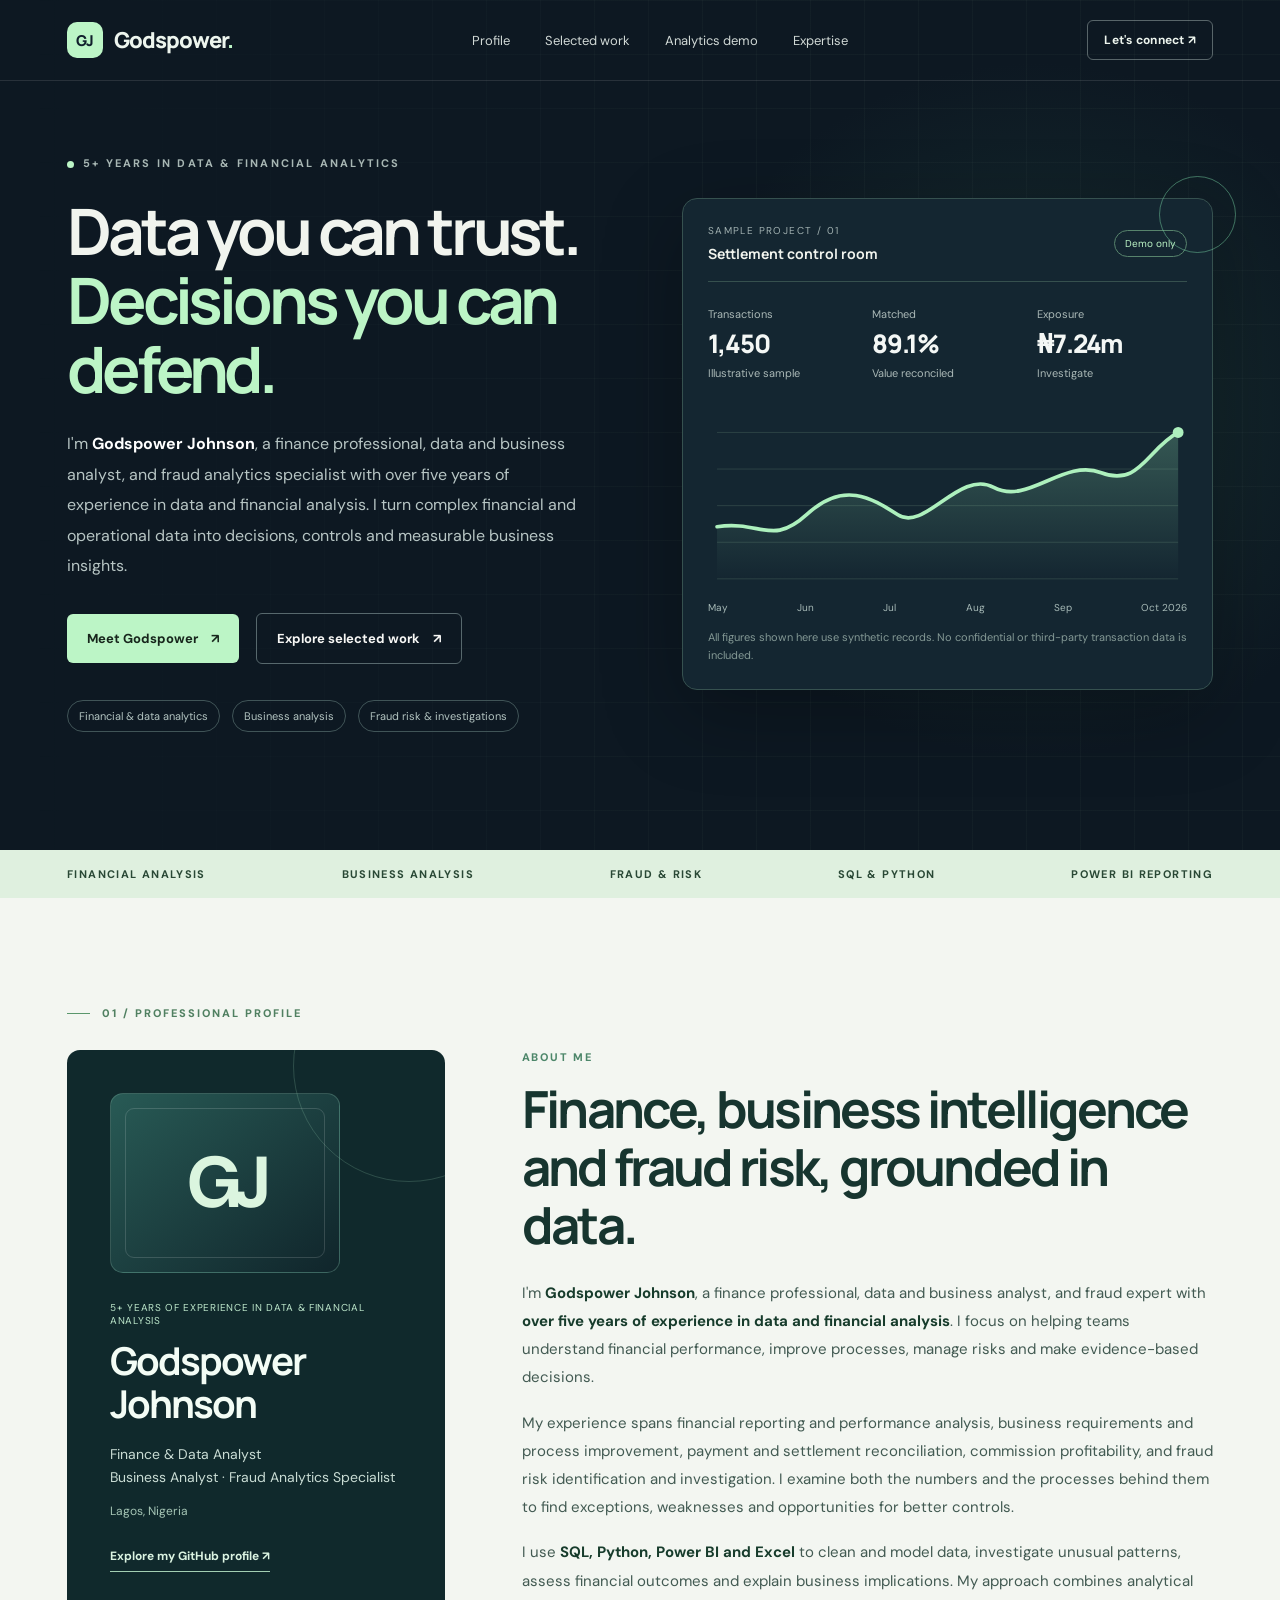
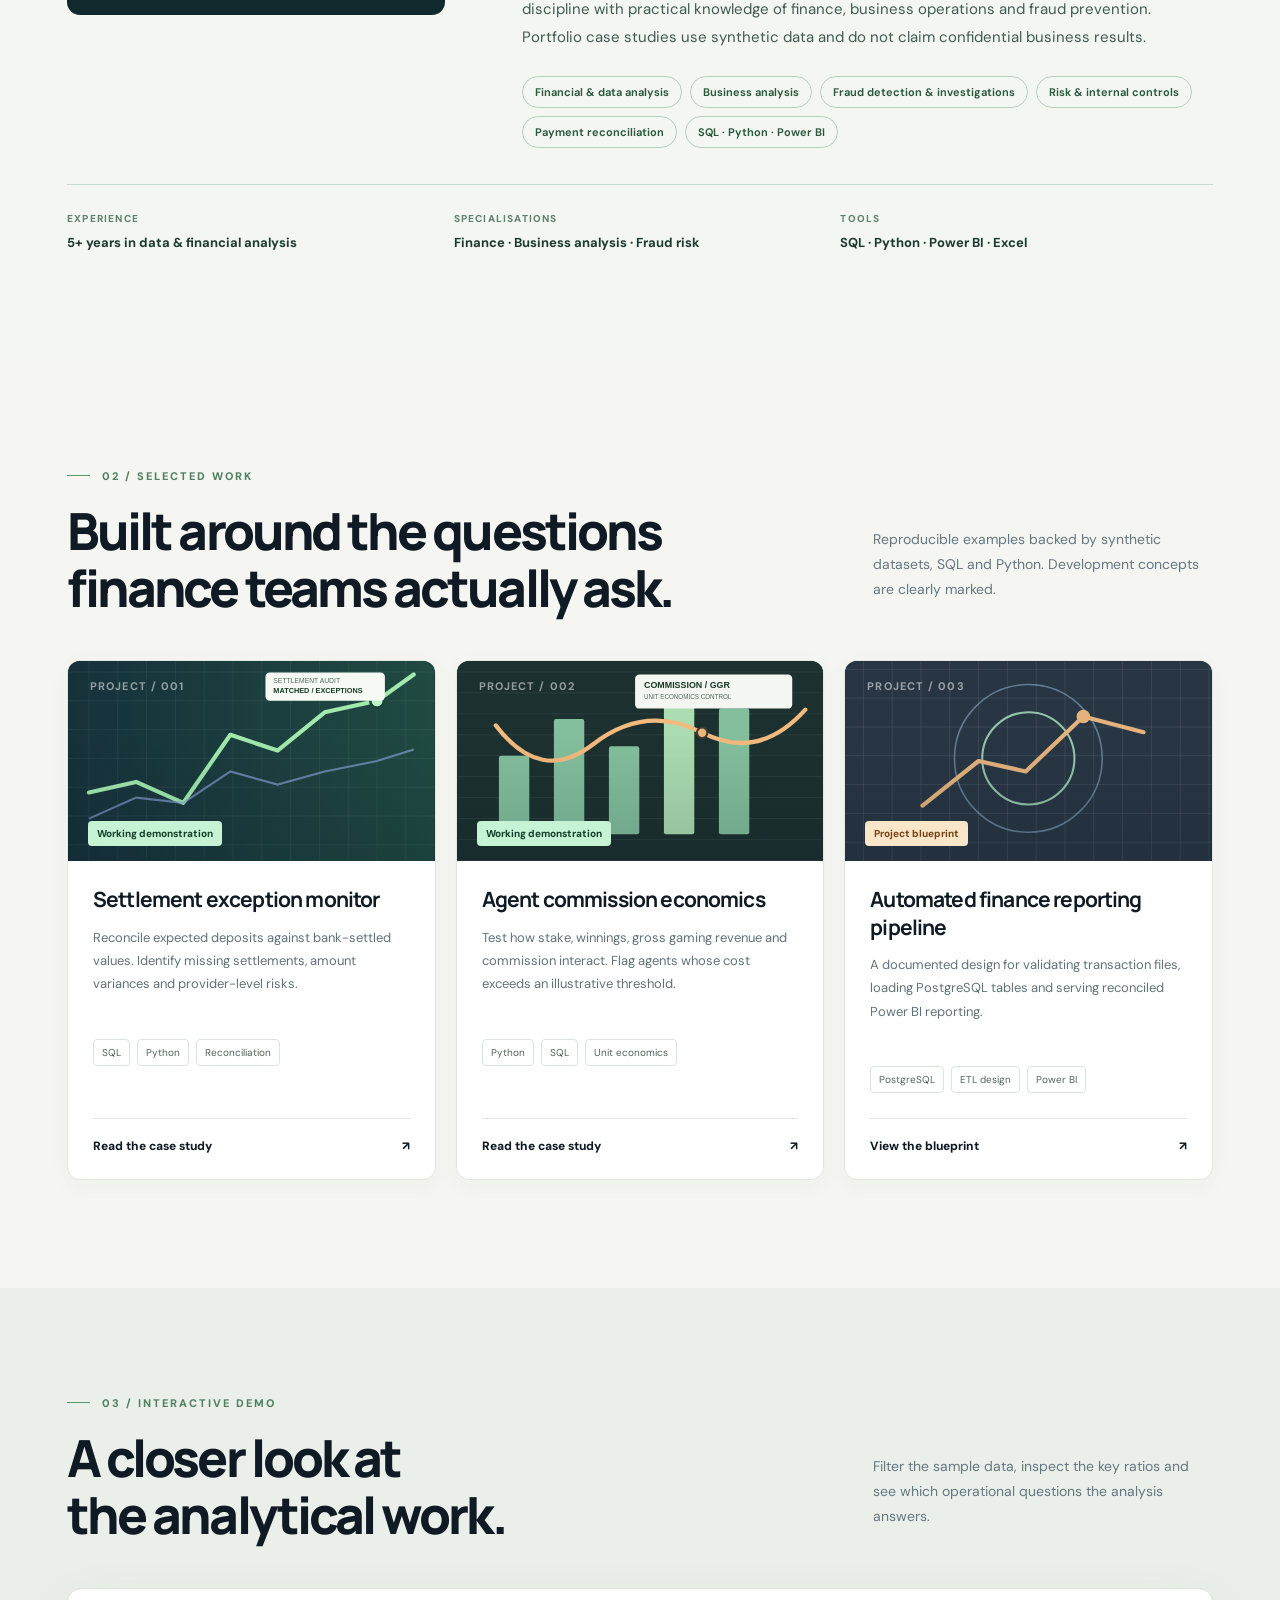
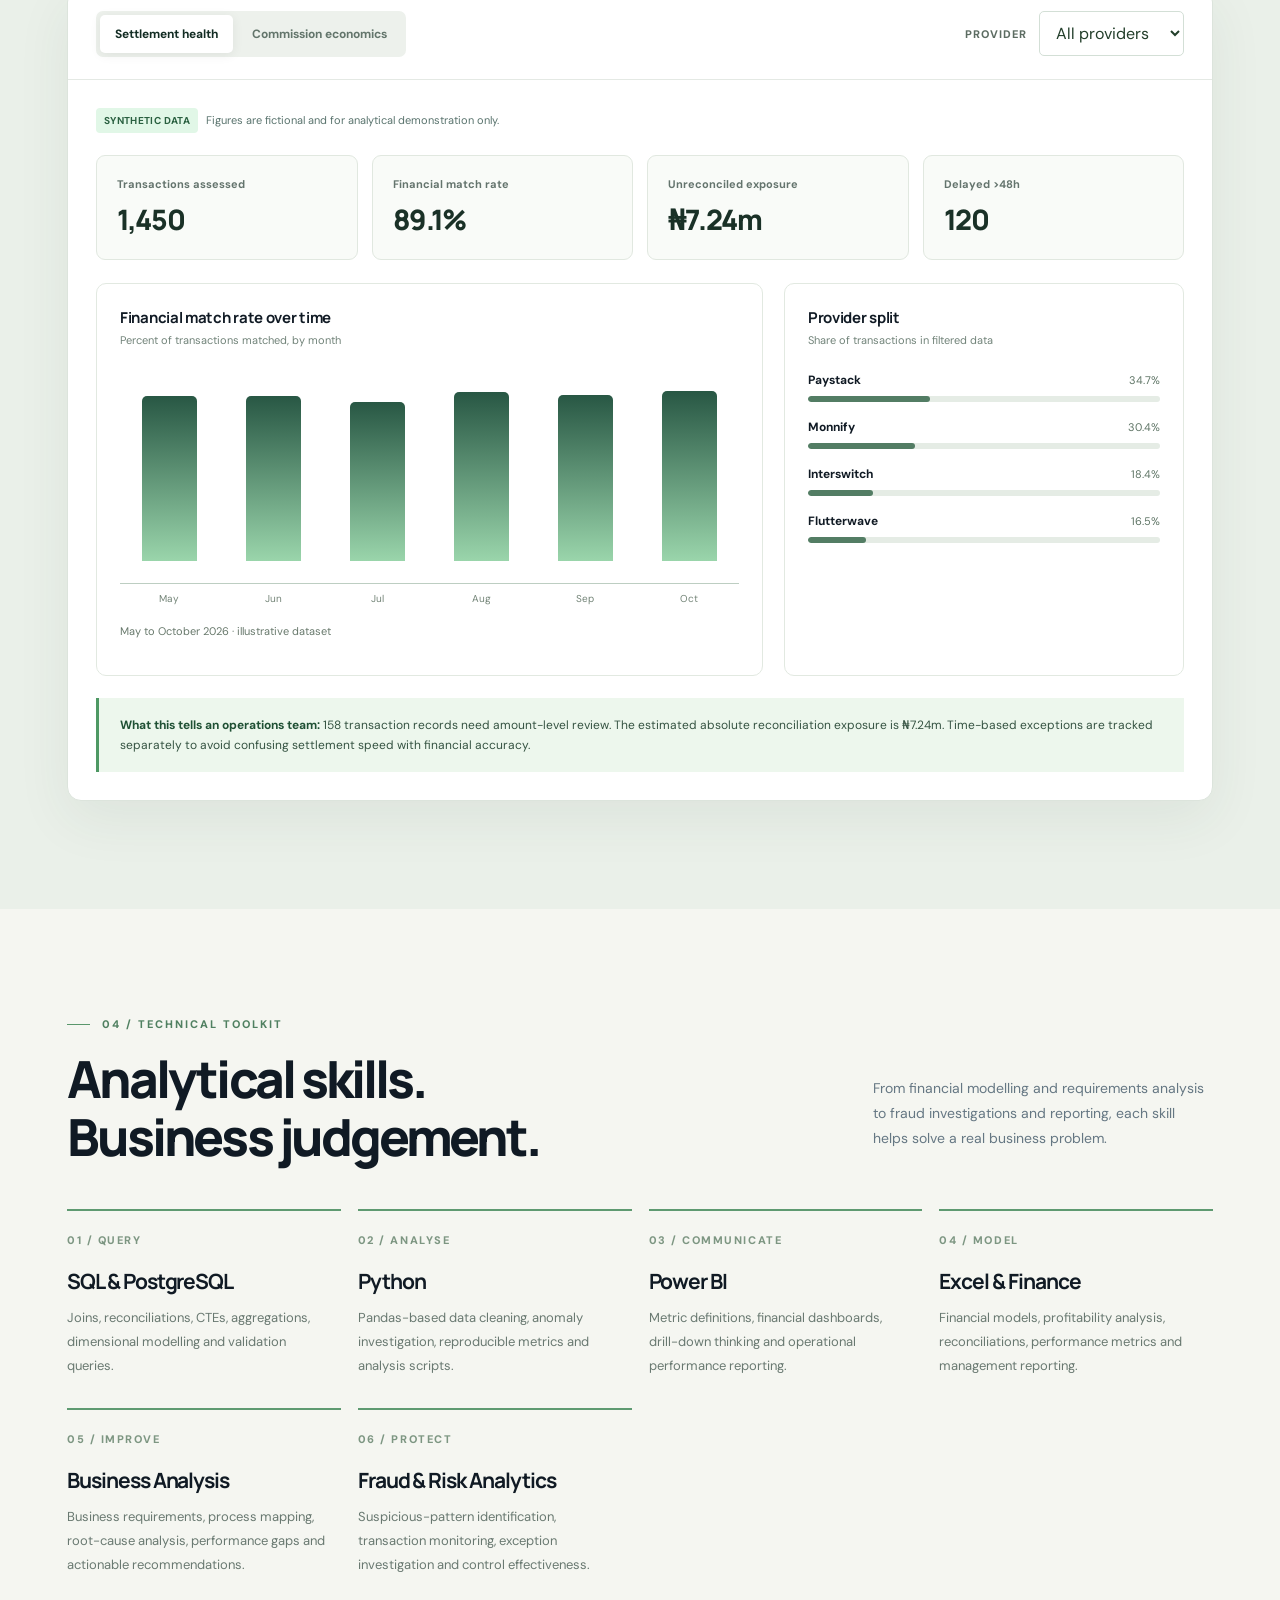
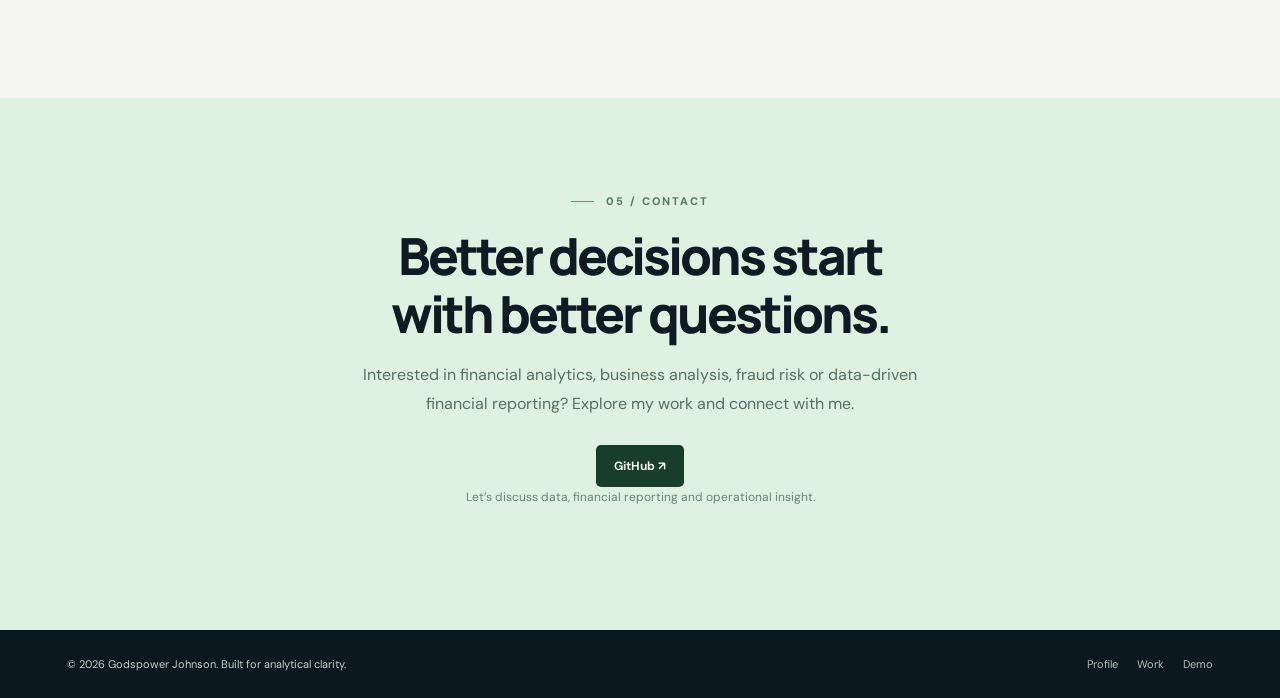
==== commit 8912257f: "Reposition professional profile for 5+ years of finance, data, business and fraud analytics without " ====
--- a/index.html
+++ b/index.html
@@ -1,34 +1,34 @@
 <!doctype html>
-<html lang="en"><head><meta charset="utf-8"><meta name="viewport" content="width=device-width,initial-scale=1"><meta name="description" content="Godspower Johnson: financial analytics, payment operations, commission economics, SQL, Python and Power BI. Explore documented analytical demonstrations using synthetic data."><meta name="theme-color" content="#0d1822"><title>Godspower Johnson | Financial Data Analytics</title><link rel="stylesheet" href="assets/styles.css"></head>
+<html lang="en"><head><meta charset="utf-8"><meta name="viewport" content="width=device-width,initial-scale=1"><meta name="description" content="Godspower Johnson, Finance, Data and Business Analyst with 5+ years of analytical experience. Specialising in financial analytics, fraud risk, payments, SQL, Python and Power BI."><meta name="theme-color" content="#0d1822"><title>Godspower Johnson | Finance, Data, Business & Fraud Analytics</title><link rel="stylesheet" href="assets/styles.css"></head>
 <body>
-<header class="nav"><div class="container nav-inner"><a class="brand" href="#home" aria-label="Homepage"><span class="brand-mark">GJ</span><span>Godspower<span style="color:#bcf5c6">.</span></span></a><nav class="nav-links" aria-label="Main menu"><a href="#about">Profile</a><a href="#work">Selected work</a><a href="#demo">Analytics demo</a><a href="#expertise">Expertise</a><a href="#about">About</a></nav><a class="nav-cta" href="#contact">Let's connect ↗</a><nav class="mobile-nav" aria-label="Mobile menu"><a href="#about">Profile</a><a href="#work">Work</a><a href="#contact">Contact</a></nav></div></header>
+<header class="nav"><div class="container nav-inner"><a class="brand" href="#home" aria-label="Homepage"><span class="brand-mark">GJ</span><span>Godspower<span style="color:#bcf5c6">.</span></span></a><nav class="nav-links" aria-label="Main menu"><a href="#about">Profile</a><a href="#work">Selected work</a><a href="#demo">Analytics demo</a><a href="#expertise">Expertise</a></nav><a class="nav-cta" href="#contact">Let's connect ↗</a><nav class="mobile-nav" aria-label="Mobile menu"><a href="#about">Profile</a><a href="#work">Work</a><a href="#contact">Contact</a></nav></div></header>
 <main id="home">
-<section class="hero"><div class="container hero-grid"><div><div class="eyebrow"><span class="dot"></span>Financial analytics / Portfolio 2026</div><h1>Data you can trust.<br><span>Decisions you can defend.</span></h1><p class="hero-description">I'm <strong style="color:white">Godspower Johnson</strong>. I work at the intersection of finance, payment operations and data analytics, using SQL, Python and Power BI to investigate exceptions, understand profitability and improve reporting.</p><div class="hero-actions"><a class="btn btn-primary" href="#about">Meet Godspower <span aria-hidden="true">↗</span></a><a class="btn btn-secondary" href="#work">Explore selected work <span aria-hidden="true">↗</span></a></div><div class="hero-tags"><span>Payment reconciliation</span><span>Commission economics</span><span>Financial reporting</span></div></div><div class="snapshot" aria-label="Synthetic payment reconciliation dashboard preview"><div class="snapshot-head"><div><div class="mini-label">Sample project / 01</div><div class="panel-title" style="margin-top:7px">Settlement control room</div></div><div class="live-pill">Demo only</div></div><div class="stat-grid"><div><div class="stat-caption">Transactions</div><div class="stat-val" id="heroTx">1,450</div><div class="stat-caption">Illustrative sample</div></div><div><div class="stat-caption">Matched</div><div class="stat-val" id="heroMatch">—</div><div class="stat-caption">Value reconciled</div></div><div><div class="stat-caption">Exposure</div><div class="stat-val" id="heroGap">—</div><div class="stat-caption">Investigate</div></div></div><div class="snapshot-chart"><svg role="img" aria-label="Decorative illustration of settlement matching over six months" viewBox="0 0 530 200" preserveAspectRatio="none"><defs><linearGradient id="graphFade" x1="0" x2="0" y1="0" y2="1"><stop stop-color="#93e5b5" stop-opacity=".26"/><stop offset="1" stop-color="#93e5b5" stop-opacity="0"/></linearGradient></defs><g stroke="#46605a" stroke-width="1" opacity=".52"><path d="M10 30H520 M10 70H520 M10 110H520 M10 150H520 M10 190H520"/></g><path d="M10 133 C60 126,70 155,110 119 S180 101,210 120 S278 70,316 90 S393 58,435 74 S486 48,520 30 L520 190 L10 190 Z" fill="url(#graphFade)"/><path d="M10 133 C60 126,70 155,110 119 S180 101,210 120 S278 70,316 90 S393 58,435 74 S486 48,520 30" fill="none" stroke="#adf0bd" stroke-width="4" stroke-linecap="round"/><circle cx="520" cy="30" r="6" fill="#adf0bd"/></svg></div><div class="snapshot-footer"><span>May</span><span>Jun</span><span>Jul</span><span>Aug</span><span>Sep</span><span>Oct 2026</span></div><p class="footnote">All figures shown here are generated from synthetic records, not employer or client data.</p></div></div></section>
-<div class="strip"><div class="container strip-inner"><span>SQL & DATA MODELLING</span><span>PAYMENT OPERATIONS</span><span>PYTHON ANALYTICS</span><span>POWER BI REPORTING</span><span>FINANCIAL CONTROLS</span></div></div>
+<section class="hero"><div class="container hero-grid"><div><div class="eyebrow"><span class="dot"></span>5+ years in data &amp; financial analytics</div><h1>Data you can trust.<br><span>Decisions you can defend.</span></h1><p class="hero-description">I'm <strong style="color:white">Godspower Johnson</strong>, a finance professional, data and business analyst, and fraud analytics specialist with over five years of experience in data and financial analysis. I turn complex financial and operational data into decisions, controls and measurable business insights.</p><div class="hero-actions"><a class="btn btn-primary" href="#about">Meet Godspower <span aria-hidden="true">↗</span></a><a class="btn btn-secondary" href="#work">Explore selected work <span aria-hidden="true">↗</span></a></div><div class="hero-tags"><span>Financial &amp; data analytics</span><span>Business analysis</span><span>Fraud risk &amp; investigations</span></div></div><div class="snapshot" aria-label="Synthetic payment reconciliation dashboard preview"><div class="snapshot-head"><div><div class="mini-label">Sample project / 01</div><div class="panel-title" style="margin-top:7px">Settlement control room</div></div><div class="live-pill">Demo only</div></div><div class="stat-grid"><div><div class="stat-caption">Transactions</div><div class="stat-val" id="heroTx">1,450</div><div class="stat-caption">Illustrative sample</div></div><div><div class="stat-caption">Matched</div><div class="stat-val" id="heroMatch">—</div><div class="stat-caption">Value reconciled</div></div><div><div class="stat-caption">Exposure</div><div class="stat-val" id="heroGap">—</div><div class="stat-caption">Investigate</div></div></div><div class="snapshot-chart"><svg role="img" aria-label="Decorative illustration of settlement matching over six months" viewBox="0 0 530 200" preserveAspectRatio="none"><defs><linearGradient id="graphFade" x1="0" x2="0" y1="0" y2="1"><stop stop-color="#93e5b5" stop-opacity=".26"/><stop offset="1" stop-color="#93e5b5" stop-opacity="0"/></linearGradient></defs><g stroke="#46605a" stroke-width="1" opacity=".52"><path d="M10 30H520 M10 70H520 M10 110H520 M10 150H520 M10 190H520"/></g><path d="M10 133 C60 126,70 155,110 119 S180 101,210 120 S278 70,316 90 S393 58,435 74 S486 48,520 30 L520 190 L10 190 Z" fill="url(#graphFade)"/><path d="M10 133 C60 126,70 155,110 119 S180 101,210 120 S278 70,316 90 S393 58,435 74 S486 48,520 30" fill="none" stroke="#adf0bd" stroke-width="4" stroke-linecap="round"/><circle cx="520" cy="30" r="6" fill="#adf0bd"/></svg></div><div class="snapshot-footer"><span>May</span><span>Jun</span><span>Jul</span><span>Aug</span><span>Sep</span><span>Oct 2026</span></div><p class="footnote">All figures shown here use synthetic records. No confidential or third-party transaction data is included.</p></div></div></section>
+<div class="strip"><div class="container strip-inner"><span>FINANCIAL ANALYSIS</span><span>BUSINESS ANALYSIS</span><span>FRAUD &amp; RISK</span><span>SQL &amp; PYTHON</span><span>POWER BI REPORTING</span></div></div>
 <section id="about" class="section profile-section" aria-labelledby="profile-title">
 <div class="container">
 <div class="section-kicker">01 / Professional profile</div>
 <div class="profile-layout">
   <aside class="profile-identity" aria-label="Godspower Johnson profile card">
     <div class="profile-avatar" aria-label="Initials GJ, used until a personal headshot is provided"><span>GJ</span></div>
-    <div class="profile-availability">Financial analytics & payment operations</div>
+    <div class="profile-availability">5+ years of experience in data &amp; financial analysis</div>
     <h2 class="profile-name">Godspower<br>Johnson</h2>
-    <p class="profile-position">Payment &amp; Commission Operations Leader<br>Financial Data Analyst</p>
+    <p class="profile-position">Finance &amp; Data Analyst<br>Business Analyst · Fraud Analytics Specialist</p>
     <p class="profile-location">Lagos, Nigeria</p>
     <a class="profile-link" href="https://github.com/GodspowerJohn" target="_blank" rel="noopener noreferrer">Explore my GitHub profile ↗</a>
   </aside>
   <div class="profile-story">
     <div class="profile-overline">ABOUT ME</div>
-    <h2 id="profile-title">I connect financial data with the operations behind it.</h2>
-    <p>I'm <strong>Godspower Johnson</strong>, a financial data analyst and payment operations professional with hands-on experience in payment processing, transaction reconciliation, agent commissions and performance reporting.</p>
-    <p>My professional work at <strong>Crystal Gaming Limited</strong> spans deposit and payout monitoring, settlement reconciliation, payment-provider exceptions, agent commission calculations and management reporting. I bring that operational knowledge into my analysis so that the numbers are not only correct, but useful for decisions.</p>
-    <p>I work with <strong>SQL, Python, Power BI and Excel</strong> to investigate discrepancies, understand profitability, document controls and communicate findings clearly. My portfolio focuses on practical finance and operations problems rather than charts without context.</p>
-    <div class="profile-specialties" aria-label="Professional specialisms"><span>Financial analysis</span><span>Payment &amp; settlement reconciliation</span><span>Commission profitability</span><span>SQL &amp; Python</span><span>Power BI reporting</span></div>
+    <h2 id="profile-title">Finance, business intelligence and fraud risk, grounded in data.</h2>
+    <p>I'm <strong>Godspower Johnson</strong>, a finance professional, data and business analyst, and fraud expert with <strong>over five years of experience in data and financial analysis</strong>. I focus on helping teams understand financial performance, improve processes, manage risks and make evidence-based decisions.</p>
+    <p>My experience spans financial reporting and performance analysis, business requirements and process improvement, payment and settlement reconciliation, commission profitability, and fraud risk identification and investigation. I examine both the numbers and the processes behind them to find exceptions, weaknesses and opportunities for better controls.</p>
+    <p>I use <strong>SQL, Python, Power BI and Excel</strong> to clean and model data, investigate unusual patterns, assess financial outcomes and explain business implications. My approach combines analytical discipline with practical knowledge of finance, business operations and fraud prevention. Portfolio case studies use synthetic data and do not claim confidential business results.</p>
+    <div class="profile-specialties" aria-label="Professional specialisms"><span>Financial &amp; data analysis</span><span>Business analysis</span><span>Fraud detection &amp; investigations</span><span>Risk &amp; internal controls</span><span>Payment reconciliation</span><span>SQL · Python · Power BI</span></div>
   </div>
 </div>
 <div class="profile-facts">
-  <div><span class="profile-fact-label">PROFESSIONAL FOCUS</span><strong>Financial analytics &amp; operational controls</strong></div>
-  <div><span class="profile-fact-label">INDUSTRY EXPERIENCE</span><strong>Payment operations &amp; retail gaming</strong></div>
+  <div><span class="profile-fact-label">EXPERIENCE</span><strong>5+ years in data &amp; financial analysis</strong></div>
+  <div><span class="profile-fact-label">SPECIALISATIONS</span><strong>Finance · Business analysis · Fraud risk</strong></div>
   <div><span class="profile-fact-label">TOOLS</span><strong>SQL · Python · Power BI · Excel</strong></div>
 </div>
 </div>
@@ -39,6 +39,6 @@
 <article class="project-card"><div class="project-art"><svg viewBox="0 0 700 420" preserveAspectRatio="xMidYMid slice" aria-hidden="true"><rect width="700" height="420" fill="#283643"/><g opacity=".16" stroke="#fff"><line x1="35" x2="35" y1="0" y2="420"/><line x1="90" x2="90" y1="0" y2="420"/><line x1="145" x2="145" y1="0" y2="420"/><line x1="200" x2="200" y1="0" y2="420"/><line x1="255" x2="255" y1="0" y2="420"/><line x1="310" x2="310" y1="0" y2="420"/><line x1="365" x2="365" y1="0" y2="420"/><line x1="420" x2="420" y1="0" y2="420"/><line x1="475" x2="475" y1="0" y2="420"/><line x1="530" x2="530" y1="0" y2="420"/><line x1="585" x2="585" y1="0" y2="420"/><line x1="640" x2="640" y1="0" y2="420"/><line x1="695" x2="695" y1="0" y2="420"/><line x1="0" x2="700" y1="35" y2="35"/><line x1="0" x2="700" y1="90" y2="90"/><line x1="0" x2="700" y1="145" y2="145"/><line x1="0" x2="700" y1="200" y2="200"/><line x1="0" x2="700" y1="255" y2="255"/><line x1="0" x2="700" y1="310" y2="310"/><line x1="0" x2="700" y1="365" y2="365"/></g><circle cx="350" cy="205" r="141" fill="none" stroke="#9dbfe1" stroke-width="3" opacity=".5"/><circle cx="350" cy="205" r="88" fill="none" stroke="#b9f3cd" stroke-width="4" opacity=".75"/><path d="M148 295 L255 210 L345 230 L455 125 L570 155" stroke="#e4b37d" stroke-width="8" fill="none" stroke-linecap="round" stroke-linejoin="round"/><circle cx="455" cy="125" r="13" fill="#e4b37d"/></svg><span class="project-number">PROJECT / 003</span><span class="project-badge badge-future">Project blueprint</span></div><div class="card-body"><h3>Automated finance reporting pipeline</h3><p>A documented design for validating transaction files, loading PostgreSQL tables and serving reconciled Power BI reporting.</p><div class="chips"><span class="chip">PostgreSQL</span><span class="chip">ETL design</span><span class="chip">Power BI</span></div><a href="case-studies/pipeline.html" class="card-link">View the blueprint <span>↗</span></a></div></article>
 </div></div></section>
 <section id="demo" class="section demo"><div class="container"><div class="section-kicker">03 / Interactive demo</div><div class="section-head"><h2>A closer look at<br>the analytical work.</h2><p>Filter the sample data, inspect the key ratios and see which operational questions the analysis answers.</p></div><div class="demo-shell"><div class="demo-top"><div class="tabs" role="tablist" aria-label="Choose demonstration"><button id="tab-settlement" class="tab" role="tab" aria-selected="true" aria-controls="demo-contents">Settlement health</button><button id="tab-commission" class="tab" role="tab" aria-selected="false" aria-controls="demo-contents">Commission economics</button></div><div class="filter-group"><label for="demo-filter" id="filter-label">Provider</label><select id="demo-filter" aria-label="Provider"><option value="All">All providers</option></select></div></div><div id="demo-contents" class="demo-content" role="tabpanel"><p class="sample-disclaimer"><strong>SYNTHETIC DATA</strong> Figures are fictional and for analytical demonstration only.</p><div id="kpi-row" class="kpi-row" aria-live="polite"></div><div class="demo-panels"><div class="demo-panel"><h3 id="chart-title">Reconciliation trend</h3><p class="panel-note" id="chart-note">Monthly matched transaction rate</p><div class="bar-chart" id="demo-chart" aria-label="Monthly chart"></div><p class="chart-footer" id="chart-footer">May to October 2026 · illustrative dataset</p></div><div class="demo-panel"><h3 id="breakdown-title">Provider split</h3><p class="panel-note" id="breakdown-note">Share of all transactions</p><div class="breakdown" id="demo-breakdown"></div></div></div><div id="demo-insight" class="demo-insight" aria-live="polite"></div></div></div></div></section>
-<section id="expertise" class="section"><div class="container"><div class="section-kicker">04 / Technical toolkit</div><div class="section-head"><h2>The tools matter.<br>The controls matter more.</h2><p>Each tool has a clear job: get the data right, make results repeatable and show the business impact.</p></div><div class="expertise-grid"><div class="skill-card"><div class="skill-index">01 / QUERY</div><h3>SQL & PostgreSQL</h3><p>Joins, reconciliations, CTEs, aggregations, dimensional modelling and validation queries.</p></div><div class="skill-card"><div class="skill-index">02 / ANALYSE</div><h3>Python</h3><p>Pandas-based data cleaning, anomaly investigation, reproducible metrics and analysis scripts.</p></div><div class="skill-card"><div class="skill-index">03 / COMMUNICATE</div><h3>Power BI</h3><p>Metric definitions, financial dashboards, drill-down thinking and operational performance reporting.</p></div><div class="skill-card"><div class="skill-index">04 / CONTROL</div><h3>Excel & Finance</h3><p>Reconciliation logic, commission schedules, fee analysis, exception controls and financial interpretation.</p></div></div></div></section>
-<section id="contact" class="cta-section"><div class="container"><div class="section-kicker">05 / Contact</div><h2>Better decisions start<br>with better questions.</h2><p>Interested in financial analytics, transaction reliability or operational reporting? Explore the documented projects and connect with me.</p><div id="contact-links" class="contact-links"></div><p id="contact-note" class="contact-note">Contact channels can be added before publication in assets/config.js.</p></div></section>
-</main><footer class="footer"><div class="container footer-inner"><span>© <span id="year">2026</span> Godspower Johnson. Built for analytical clarity.</span><div class="footer-links"><a href="#about">Profile</a><a href="#work">Work</a><a href="#demo">Demo</a><a href="#about">About</a></div></div></footer><script src="assets/config.js"></script><script src="assets/demo-data.js"></script><script src="assets/app.js"></script></body></html>
+<section id="expertise" class="section"><div class="container"><div class="section-kicker">04 / Technical toolkit</div><div class="section-head"><h2>Analytical skills.<br>Business judgement.</h2><p>From financial modelling and requirements analysis to fraud investigations and reporting, each skill helps solve a real business problem.</p></div><div class="expertise-grid"><div class="skill-card"><div class="skill-index">01 / QUERY</div><h3>SQL & PostgreSQL</h3><p>Joins, reconciliations, CTEs, aggregations, dimensional modelling and validation queries.</p></div><div class="skill-card"><div class="skill-index">02 / ANALYSE</div><h3>Python</h3><p>Pandas-based data cleaning, anomaly investigation, reproducible metrics and analysis scripts.</p></div><div class="skill-card"><div class="skill-index">03 / COMMUNICATE</div><h3>Power BI</h3><p>Metric definitions, financial dashboards, drill-down thinking and operational performance reporting.</p></div><div class="skill-card"><div class="skill-index">04 / MODEL</div><h3>Excel &amp; Finance</h3><p>Financial models, profitability analysis, reconciliations, performance metrics and management reporting.</p></div><div class="skill-card"><div class="skill-index">05 / IMPROVE</div><h3>Business Analysis</h3><p>Business requirements, process mapping, root-cause analysis, performance gaps and actionable recommendations.</p></div><div class="skill-card"><div class="skill-index">06 / PROTECT</div><h3>Fraud &amp; Risk Analytics</h3><p>Suspicious-pattern identification, transaction monitoring, exception investigation and control effectiveness.</p></div></div></div></section>
+<section id="contact" class="cta-section"><div class="container"><div class="section-kicker">05 / Contact</div><h2>Better decisions start<br>with better questions.</h2><p>Interested in financial analytics, business analysis, fraud risk or data-driven financial reporting? Explore my work and connect with me.</p><div id="contact-links" class="contact-links"></div><p id="contact-note" class="contact-note">Contact channels can be added before publication in assets/config.js.</p></div></section>
+</main><footer class="footer"><div class="container footer-inner"><span>© <span id="year">2026</span> Godspower Johnson. Built for analytical clarity.</span><div class="footer-links"><a href="#about">Profile</a><a href="#work">Work</a><a href="#demo">Demo</a></div></div></footer><script src="assets/config.js"></script><script src="assets/demo-data.js"></script><script src="assets/app.js"></script></body></html>
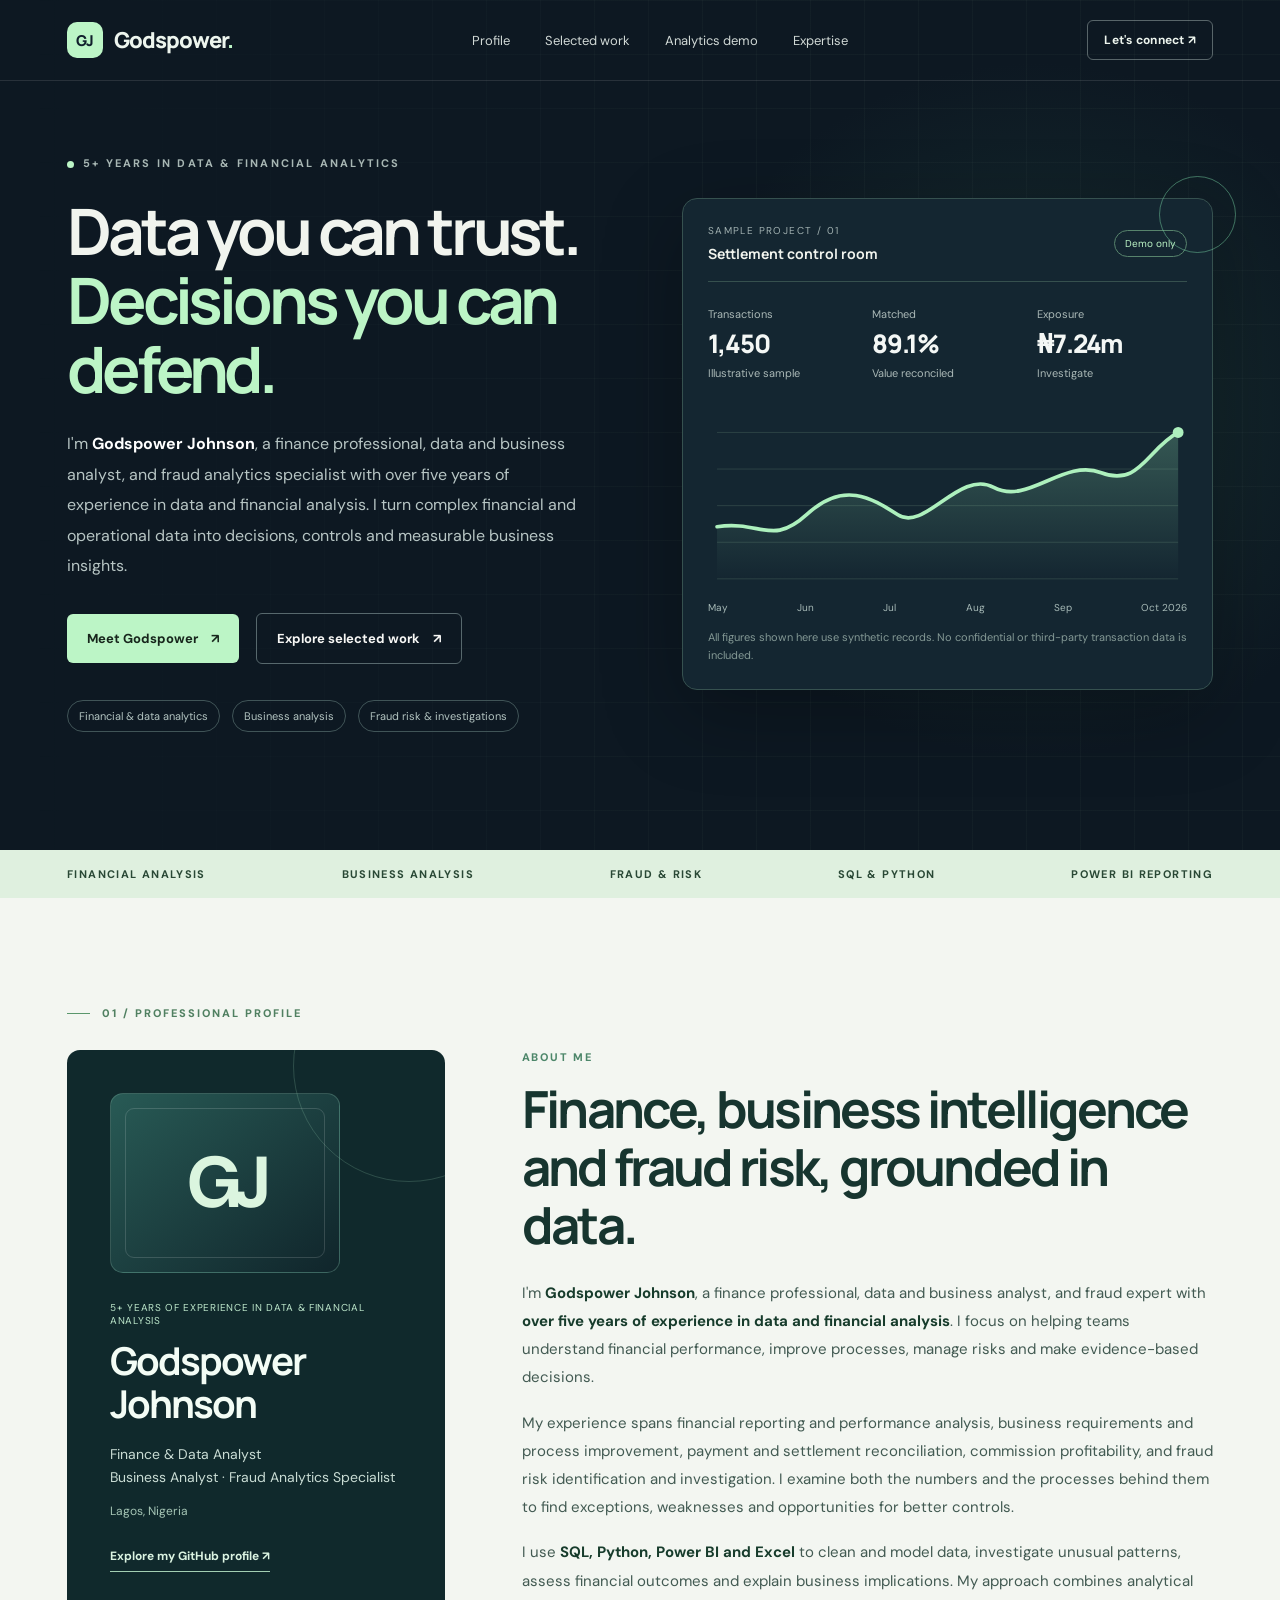
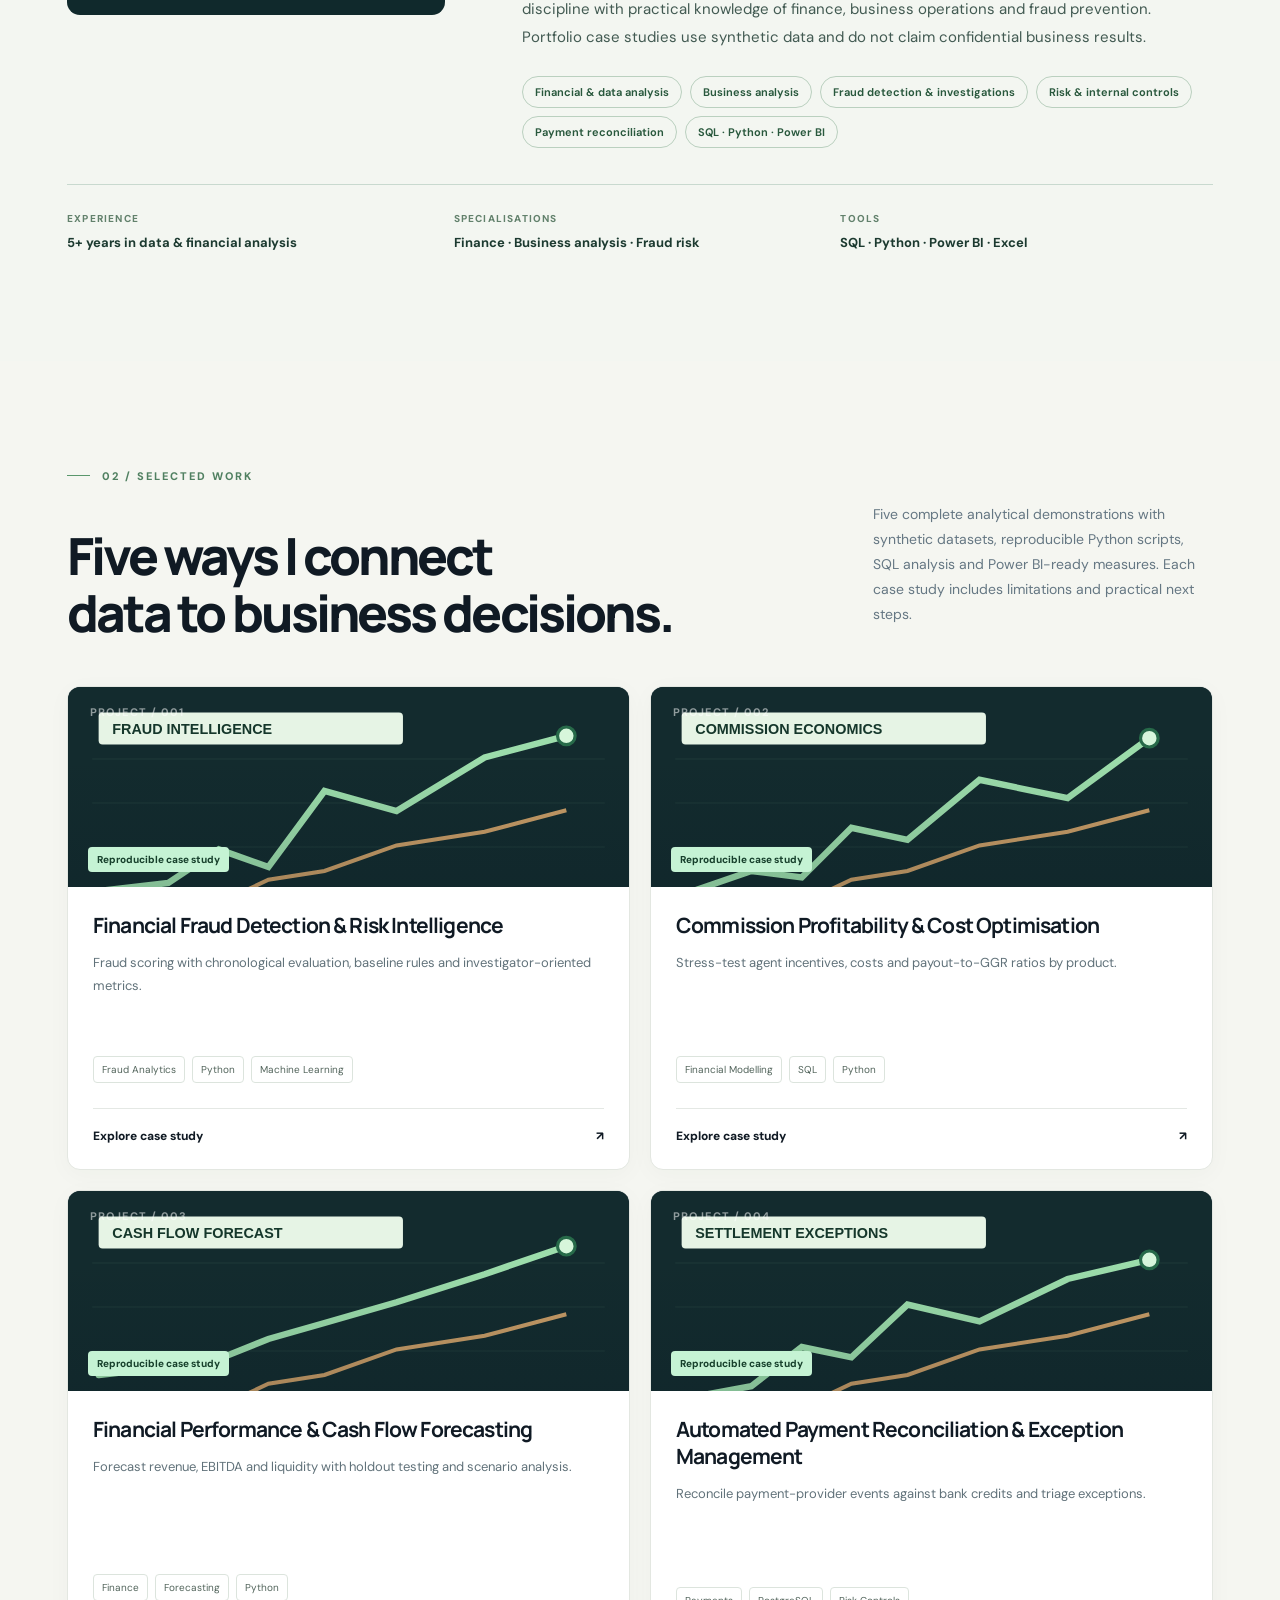
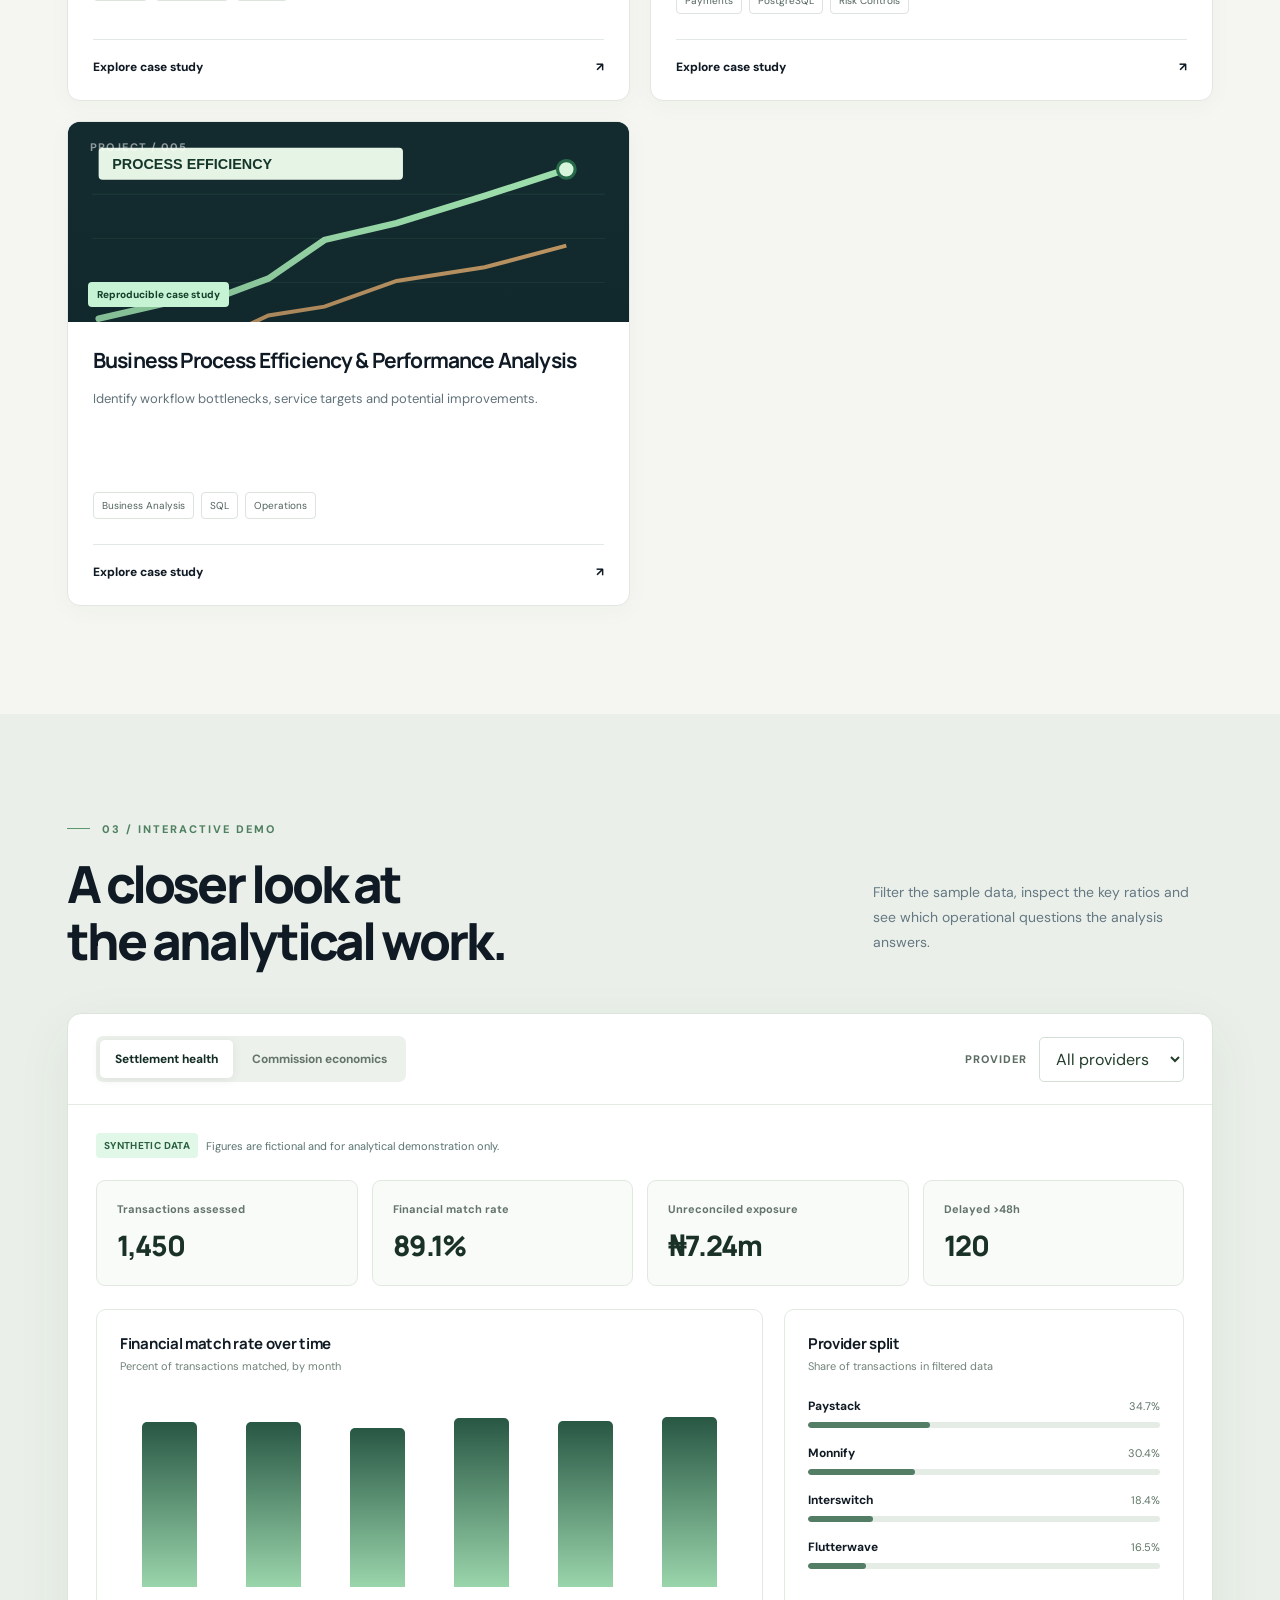
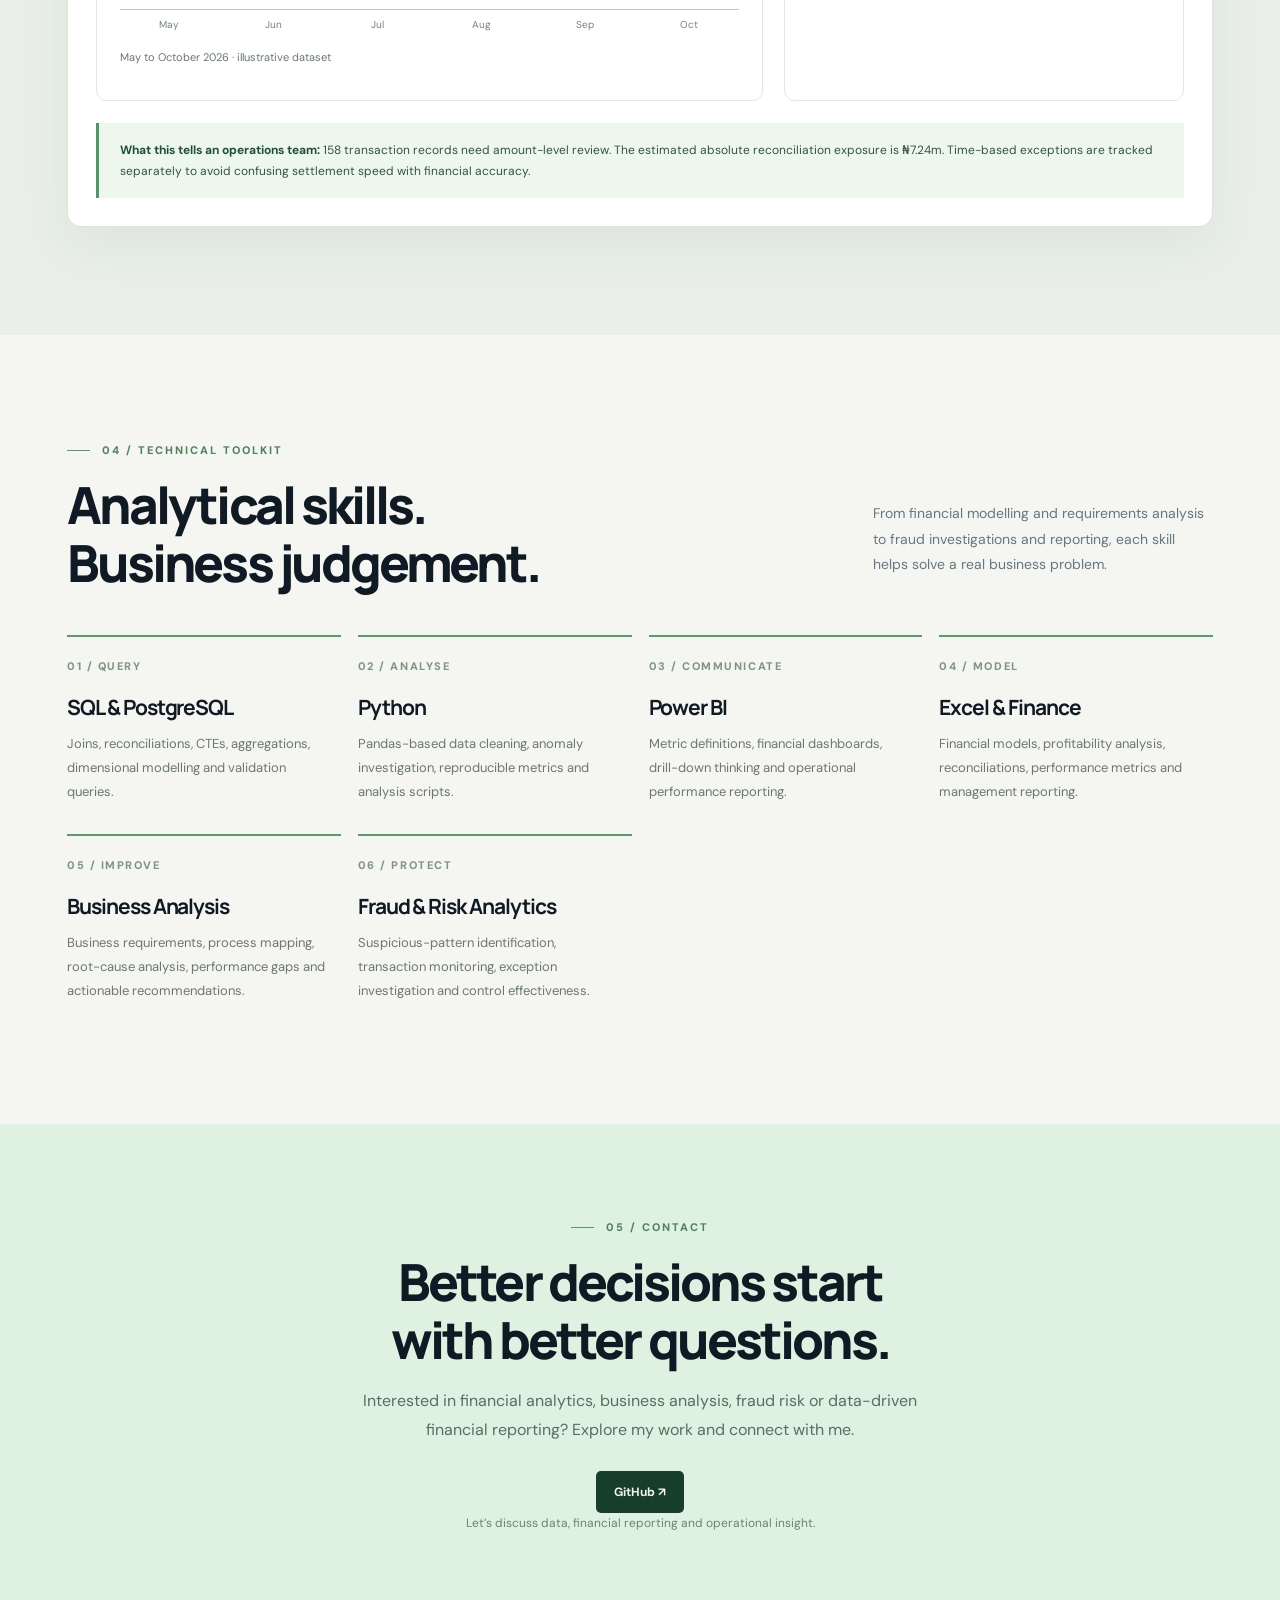
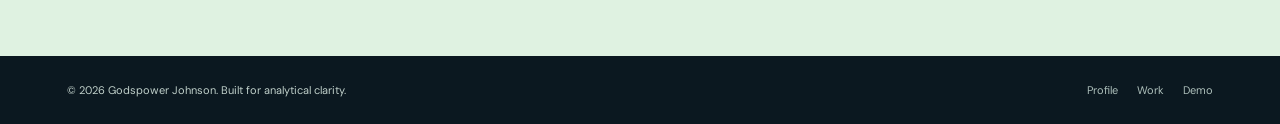
==== commit c91053ee: "Add five reproducible analytics projects and integrate their case studies into portfolio" ====
--- a/index.html
+++ b/index.html
@@ -33,11 +33,11 @@
 </div>
 </div>
 </section>
-<section id="work" class="section"><div class="container"><div class="section-kicker">02 / Selected work</div><div class="section-head"><h2>Built around the questions<br>finance teams actually ask.</h2><p>Reproducible examples backed by synthetic datasets, SQL and Python. Development concepts are clearly marked.</p></div><div class="projects-grid">
-<article class="project-card"><div class="project-art"><svg viewBox="0 0 700 420" preserveAspectRatio="xMidYMid slice" aria-hidden="true"><defs><linearGradient id="fade1" x1="0" x2="1"><stop stop-color="#16313b"/><stop offset="1" stop-color="#204a42"/></linearGradient></defs><rect width="700" height="420" fill="url(#fade1)"/><g opacity=".12" stroke="#c9efda"><line x1="40" x2="40" y1="0" y2="420"/><line x1="95" x2="95" y1="0" y2="420"/><line x1="150" x2="150" y1="0" y2="420"/><line x1="205" x2="205" y1="0" y2="420"/><line x1="260" x2="260" y1="0" y2="420"/><line x1="315" x2="315" y1="0" y2="420"/><line x1="370" x2="370" y1="0" y2="420"/><line x1="425" x2="425" y1="0" y2="420"/><line x1="480" x2="480" y1="0" y2="420"/><line x1="535" x2="535" y1="0" y2="420"/><line x1="590" x2="590" y1="0" y2="420"/><line x1="645" x2="645" y1="0" y2="420"/><line x1="0" x2="700" y1="40" y2="40"/><line x1="0" x2="700" y1="95" y2="95"/><line x1="0" x2="700" y1="150" y2="150"/><line x1="0" x2="700" y1="205" y2="205"/><line x1="0" x2="700" y1="260" y2="260"/><line x1="0" x2="700" y1="315" y2="315"/><line x1="0" x2="700" y1="370" y2="370"/></g><path d="M40 270 L130 250 L220 290 L310 160 L400 190 L490 117 L590 95 L660 45" stroke="#a2e9ad" fill="none" stroke-width="8" stroke-linecap="round" stroke-linejoin="round"/><path d="M40 320 L130 280 L220 290 L310 230 L400 255 L490 230 L590 210 L660 188" stroke="#8ca6dc" fill="none" stroke-width="4" opacity=".65"/><circle cx="590" cy="95" r="13" fill="#bcf5c6" stroke="#194437" stroke-width="5"/><rect x="377" y="41" width="228" height="54" rx="8" fill="#f7faf4"/><text x="392" y="62" font-size="13" fill="#50715b" font-family="Arial">SETTLEMENT AUDIT</text><text x="392" y="81" font-size="14" font-weight="bold" fill="#143c25" font-family="Arial">MATCHED / EXCEPTIONS</text></svg><span class="project-number">PROJECT / 001</span><span class="project-badge">Working demonstration</span></div><div class="card-body"><h3>Settlement exception monitor</h3><p>Reconcile expected deposits against bank-settled values. Identify missing settlements, amount variances and provider-level risks.</p><div class="chips"><span class="chip">SQL</span><span class="chip">Python</span><span class="chip">Reconciliation</span></div><a href="case-studies/settlement.html" class="card-link">Read the case study <span>↗</span></a></div></article>
-<article class="project-card"><div class="project-art"><svg viewBox="0 0 700 420" preserveAspectRatio="xMidYMid slice" aria-hidden="true"><rect width="700" height="420" fill="#1c302f"/><g opacity=".13" stroke="#eff5ea"><line x1="0" x2="700" y1="40" y2="40"/><line x1="0" x2="700" y1="80" y2="80"/><line x1="0" x2="700" y1="120" y2="120"/><line x1="0" x2="700" y1="160" y2="160"/><line x1="0" x2="700" y1="200" y2="200"/><line x1="0" x2="700" y1="240" y2="240"/><line x1="0" x2="700" y1="280" y2="280"/><line x1="0" x2="700" y1="320" y2="320"/><line x1="0" x2="700" y1="360" y2="360"/><line x1="0" x2="700" y1="400" y2="400"/></g><rect x="80" y="200" width="58" height="150" rx="4" fill="#8ecfa9" opacity=".9"/><rect x="185" y="130" width="58" height="220" rx="4" fill="#8ecfa9" opacity=".9"/><rect x="290" y="182" width="58" height="168" rx="4" fill="#8ecfa9" opacity=".9"/><rect x="395" y="85" width="58" height="265" rx="4" fill="#bcefc0" opacity=".9"/><rect x="500" y="110" width="58" height="240" rx="4" fill="#8ecfa9" opacity=".9"/><path d="M74 142 Q160 255 260 178 T468 156 T665 112" fill="none" stroke="#f3ba7e" stroke-width="8" stroke-linecap="round"/><circle cx="468" cy="156" r="10" fill="#edb47b" stroke="#3a3b31" stroke-width="4"/><rect x="340" y="45" width="300" height="65" rx="8" fill="#f4f7f1"/><text x="357" y="71" font-size="17" fill="#193a26" font-weight="bold" font-family="Arial">COMMISSION / GGR</text><text x="357" y="91" font-size="12" fill="#526a56" font-family="Arial">UNIT ECONOMICS CONTROL</text></svg><span class="project-number">PROJECT / 002</span><span class="project-badge">Working demonstration</span></div><div class="card-body"><h3>Agent commission economics</h3><p>Test how stake, winnings, gross gaming revenue and commission interact. Flag agents whose cost exceeds an illustrative threshold.</p><div class="chips"><span class="chip">Python</span><span class="chip">SQL</span><span class="chip">Unit economics</span></div><a href="case-studies/commission.html" class="card-link">Read the case study <span>↗</span></a></div></article>
-<article class="project-card"><div class="project-art"><svg viewBox="0 0 700 420" preserveAspectRatio="xMidYMid slice" aria-hidden="true"><rect width="700" height="420" fill="#283643"/><g opacity=".16" stroke="#fff"><line x1="35" x2="35" y1="0" y2="420"/><line x1="90" x2="90" y1="0" y2="420"/><line x1="145" x2="145" y1="0" y2="420"/><line x1="200" x2="200" y1="0" y2="420"/><line x1="255" x2="255" y1="0" y2="420"/><line x1="310" x2="310" y1="0" y2="420"/><line x1="365" x2="365" y1="0" y2="420"/><line x1="420" x2="420" y1="0" y2="420"/><line x1="475" x2="475" y1="0" y2="420"/><line x1="530" x2="530" y1="0" y2="420"/><line x1="585" x2="585" y1="0" y2="420"/><line x1="640" x2="640" y1="0" y2="420"/><line x1="695" x2="695" y1="0" y2="420"/><line x1="0" x2="700" y1="35" y2="35"/><line x1="0" x2="700" y1="90" y2="90"/><line x1="0" x2="700" y1="145" y2="145"/><line x1="0" x2="700" y1="200" y2="200"/><line x1="0" x2="700" y1="255" y2="255"/><line x1="0" x2="700" y1="310" y2="310"/><line x1="0" x2="700" y1="365" y2="365"/></g><circle cx="350" cy="205" r="141" fill="none" stroke="#9dbfe1" stroke-width="3" opacity=".5"/><circle cx="350" cy="205" r="88" fill="none" stroke="#b9f3cd" stroke-width="4" opacity=".75"/><path d="M148 295 L255 210 L345 230 L455 125 L570 155" stroke="#e4b37d" stroke-width="8" fill="none" stroke-linecap="round" stroke-linejoin="round"/><circle cx="455" cy="125" r="13" fill="#e4b37d"/></svg><span class="project-number">PROJECT / 003</span><span class="project-badge badge-future">Project blueprint</span></div><div class="card-body"><h3>Automated finance reporting pipeline</h3><p>A documented design for validating transaction files, loading PostgreSQL tables and serving reconciled Power BI reporting.</p><div class="chips"><span class="chip">PostgreSQL</span><span class="chip">ETL design</span><span class="chip">Power BI</span></div><a href="case-studies/pipeline.html" class="card-link">View the blueprint <span>↗</span></a></div></article>
-</div></div></section>
+<section id="work" class="section"><div class="container"><div class="section-kicker">02 / Selected work</div><div class="section-head"><h2>Five ways I connect<br>data to business decisions.</h2><p>Five complete analytical demonstrations with synthetic datasets, reproducible Python scripts, SQL analysis and Power BI-ready measures. Each case study includes limitations and practical next steps.</p></div><div class="projects-grid"><article class="project-card"><div class="project-art"><img loading="lazy" src="projects/fraud-intelligence/results/preview.svg" alt="Financial Fraud Detection & Risk Intelligence analytical illustration"><span class="project-number">PROJECT / 001</span><span class="project-badge">Reproducible case study</span></div><div class="card-body"><h3>Financial Fraud Detection & Risk Intelligence</h3><p>Fraud scoring with chronological evaluation, baseline rules and investigator-oriented metrics.</p><div class="chips"><span class="chip">Fraud Analytics</span><span class="chip">Python</span><span class="chip">Machine Learning</span></div><a href="projects/fraud-intelligence/index.html" class="card-link">Explore case study <span>↗</span></a></div></article>
+<article class="project-card"><div class="project-art"><img loading="lazy" src="projects/commission-profitability/results/preview.svg" alt="Commission Profitability & Cost Optimisation analytical illustration"><span class="project-number">PROJECT / 002</span><span class="project-badge">Reproducible case study</span></div><div class="card-body"><h3>Commission Profitability & Cost Optimisation</h3><p>Stress-test agent incentives, costs and payout-to-GGR ratios by product.</p><div class="chips"><span class="chip">Financial Modelling</span><span class="chip">SQL</span><span class="chip">Python</span></div><a href="projects/commission-profitability/index.html" class="card-link">Explore case study <span>↗</span></a></div></article>
+<article class="project-card"><div class="project-art"><img loading="lazy" src="projects/cashflow-forecast/results/preview.svg" alt="Financial Performance & Cash Flow Forecasting analytical illustration"><span class="project-number">PROJECT / 003</span><span class="project-badge">Reproducible case study</span></div><div class="card-body"><h3>Financial Performance & Cash Flow Forecasting</h3><p>Forecast revenue, EBITDA and liquidity with holdout testing and scenario analysis.</p><div class="chips"><span class="chip">Finance</span><span class="chip">Forecasting</span><span class="chip">Python</span></div><a href="projects/cashflow-forecast/index.html" class="card-link">Explore case study <span>↗</span></a></div></article>
+<article class="project-card"><div class="project-art"><img loading="lazy" src="projects/payment-reconciliation/results/preview.svg" alt="Automated Payment Reconciliation & Exception Management analytical illustration"><span class="project-number">PROJECT / 004</span><span class="project-badge">Reproducible case study</span></div><div class="card-body"><h3>Automated Payment Reconciliation & Exception Management</h3><p>Reconcile payment-provider events against bank credits and triage exceptions.</p><div class="chips"><span class="chip">Payments</span><span class="chip">PostgreSQL</span><span class="chip">Risk Controls</span></div><a href="projects/payment-reconciliation/index.html" class="card-link">Explore case study <span>↗</span></a></div></article>
+<article class="project-card"><div class="project-art"><img loading="lazy" src="projects/process-efficiency/results/preview.svg" alt="Business Process Efficiency & Performance Analysis analytical illustration"><span class="project-number">PROJECT / 005</span><span class="project-badge">Reproducible case study</span></div><div class="card-body"><h3>Business Process Efficiency & Performance Analysis</h3><p>Identify workflow bottlenecks, service targets and potential improvements.</p><div class="chips"><span class="chip">Business Analysis</span><span class="chip">SQL</span><span class="chip">Operations</span></div><a href="projects/process-efficiency/index.html" class="card-link">Explore case study <span>↗</span></a></div></article></div></div></section>
 <section id="demo" class="section demo"><div class="container"><div class="section-kicker">03 / Interactive demo</div><div class="section-head"><h2>A closer look at<br>the analytical work.</h2><p>Filter the sample data, inspect the key ratios and see which operational questions the analysis answers.</p></div><div class="demo-shell"><div class="demo-top"><div class="tabs" role="tablist" aria-label="Choose demonstration"><button id="tab-settlement" class="tab" role="tab" aria-selected="true" aria-controls="demo-contents">Settlement health</button><button id="tab-commission" class="tab" role="tab" aria-selected="false" aria-controls="demo-contents">Commission economics</button></div><div class="filter-group"><label for="demo-filter" id="filter-label">Provider</label><select id="demo-filter" aria-label="Provider"><option value="All">All providers</option></select></div></div><div id="demo-contents" class="demo-content" role="tabpanel"><p class="sample-disclaimer"><strong>SYNTHETIC DATA</strong> Figures are fictional and for analytical demonstration only.</p><div id="kpi-row" class="kpi-row" aria-live="polite"></div><div class="demo-panels"><div class="demo-panel"><h3 id="chart-title">Reconciliation trend</h3><p class="panel-note" id="chart-note">Monthly matched transaction rate</p><div class="bar-chart" id="demo-chart" aria-label="Monthly chart"></div><p class="chart-footer" id="chart-footer">May to October 2026 · illustrative dataset</p></div><div class="demo-panel"><h3 id="breakdown-title">Provider split</h3><p class="panel-note" id="breakdown-note">Share of all transactions</p><div class="breakdown" id="demo-breakdown"></div></div></div><div id="demo-insight" class="demo-insight" aria-live="polite"></div></div></div></div></section>
 <section id="expertise" class="section"><div class="container"><div class="section-kicker">04 / Technical toolkit</div><div class="section-head"><h2>Analytical skills.<br>Business judgement.</h2><p>From financial modelling and requirements analysis to fraud investigations and reporting, each skill helps solve a real business problem.</p></div><div class="expertise-grid"><div class="skill-card"><div class="skill-index">01 / QUERY</div><h3>SQL & PostgreSQL</h3><p>Joins, reconciliations, CTEs, aggregations, dimensional modelling and validation queries.</p></div><div class="skill-card"><div class="skill-index">02 / ANALYSE</div><h3>Python</h3><p>Pandas-based data cleaning, anomaly investigation, reproducible metrics and analysis scripts.</p></div><div class="skill-card"><div class="skill-index">03 / COMMUNICATE</div><h3>Power BI</h3><p>Metric definitions, financial dashboards, drill-down thinking and operational performance reporting.</p></div><div class="skill-card"><div class="skill-index">04 / MODEL</div><h3>Excel &amp; Finance</h3><p>Financial models, profitability analysis, reconciliations, performance metrics and management reporting.</p></div><div class="skill-card"><div class="skill-index">05 / IMPROVE</div><h3>Business Analysis</h3><p>Business requirements, process mapping, root-cause analysis, performance gaps and actionable recommendations.</p></div><div class="skill-card"><div class="skill-index">06 / PROTECT</div><h3>Fraud &amp; Risk Analytics</h3><p>Suspicious-pattern identification, transaction monitoring, exception investigation and control effectiveness.</p></div></div></div></section>
 <section id="contact" class="cta-section"><div class="container"><div class="section-kicker">05 / Contact</div><h2>Better decisions start<br>with better questions.</h2><p>Interested in financial analytics, business analysis, fraud risk or data-driven financial reporting? Explore my work and connect with me.</p><div id="contact-links" class="contact-links"></div><p id="contact-note" class="contact-note">Contact channels can be added before publication in assets/config.js.</p></div></section>
--- a/assets/styles.css
+++ b/assets/styles.css
@@ -28,3 +28,11 @@
 .profile-facts strong{font-size:13px;line-height:1.5;color:#1c3a30}
 @media(max-width:850px){.profile-layout{grid-template-columns:1fr}.profile-identity{max-width:580px}.profile-avatar{height:150px}}
 @media(max-width:650px){.profile-facts{grid-template-columns:1fr;gap:20px}.profile-story h2{font-size:33px}.profile-story p{font-size:14px}.profile-identity{padding:26px}}
+
+/* Five-project case-study grid */
+.projects-grid{grid-template-columns:repeat(2,minmax(0,1fr));align-items:stretch}
+.projects-grid .project-card:last-child{grid-column:auto}
+.project-art>img{display:block;width:100%;height:100%;object-fit:cover}
+.project-card .card-body{display:flex;flex-direction:column}
+.project-card .card-body .chips{margin-top:auto}
+@media(max-width:650px){.projects-grid{grid-template-columns:1fr}.projects-grid .project-card:last-child{grid-column:auto}}
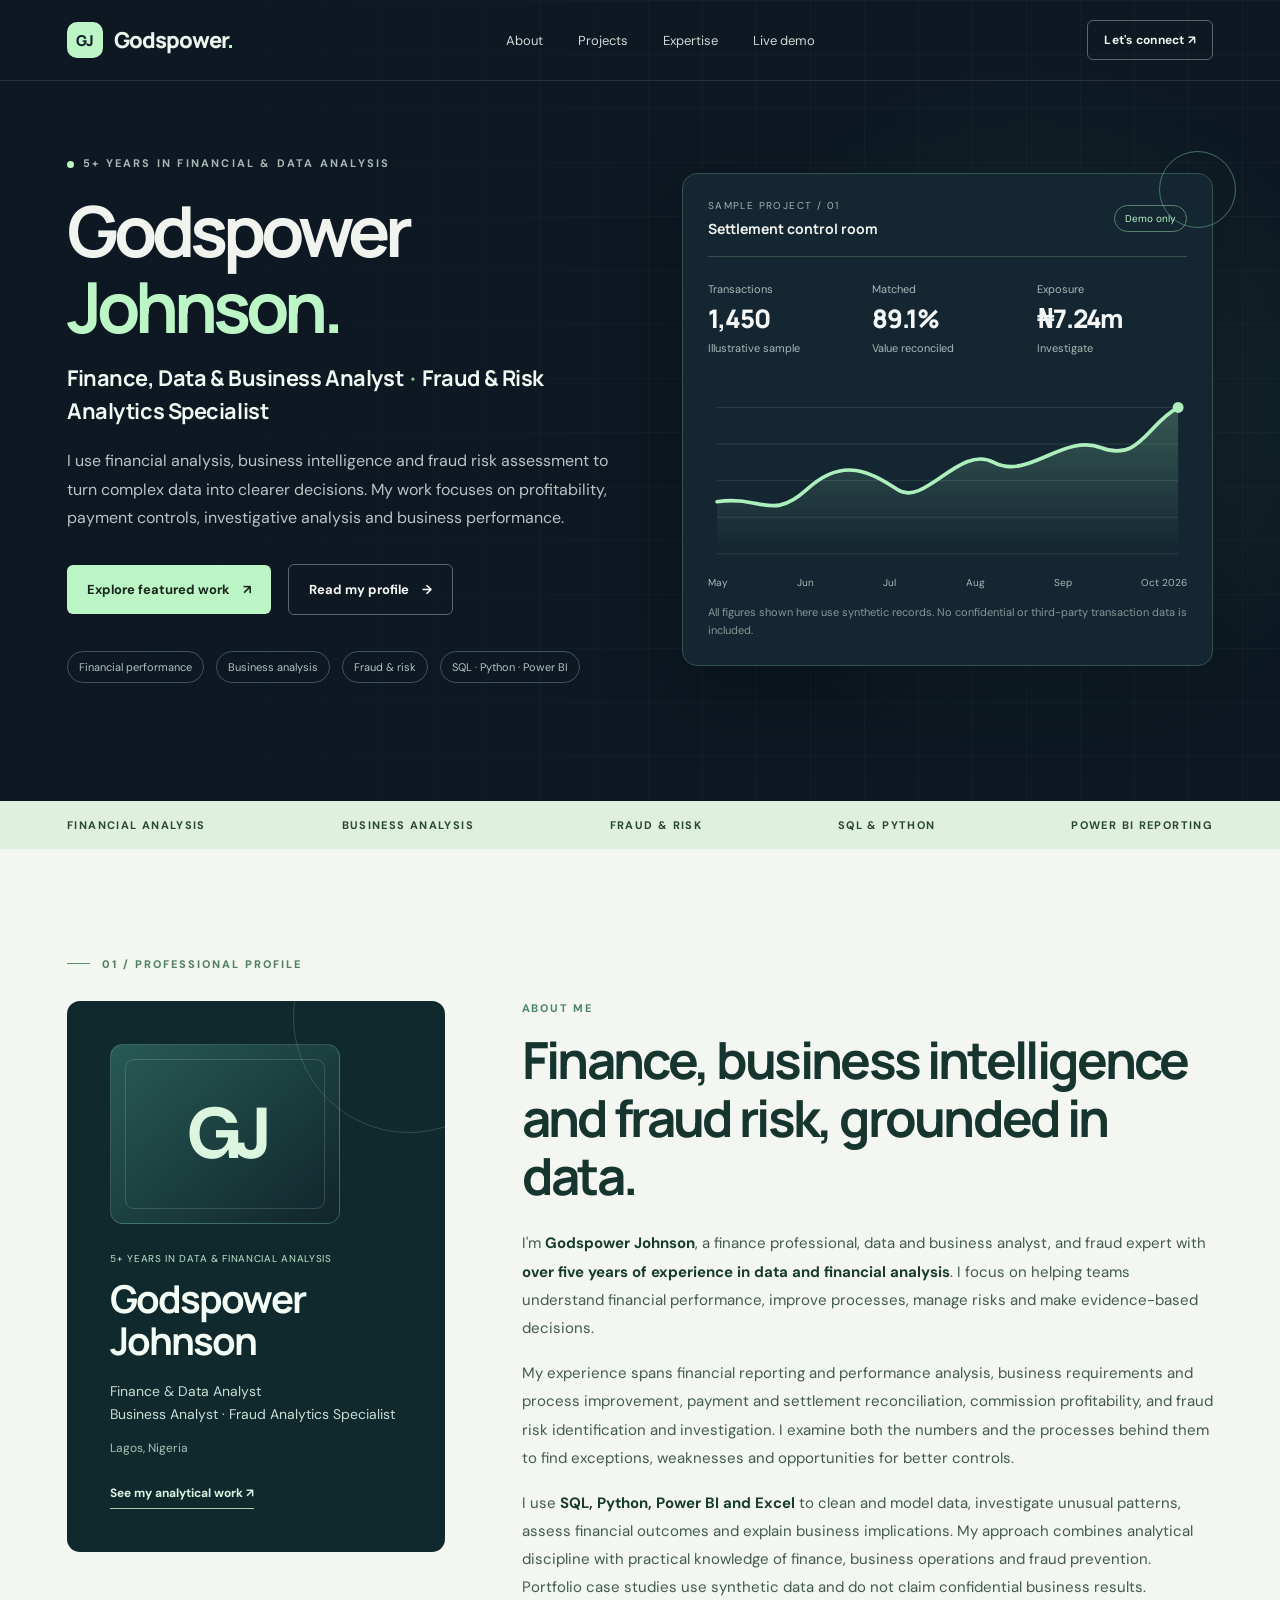
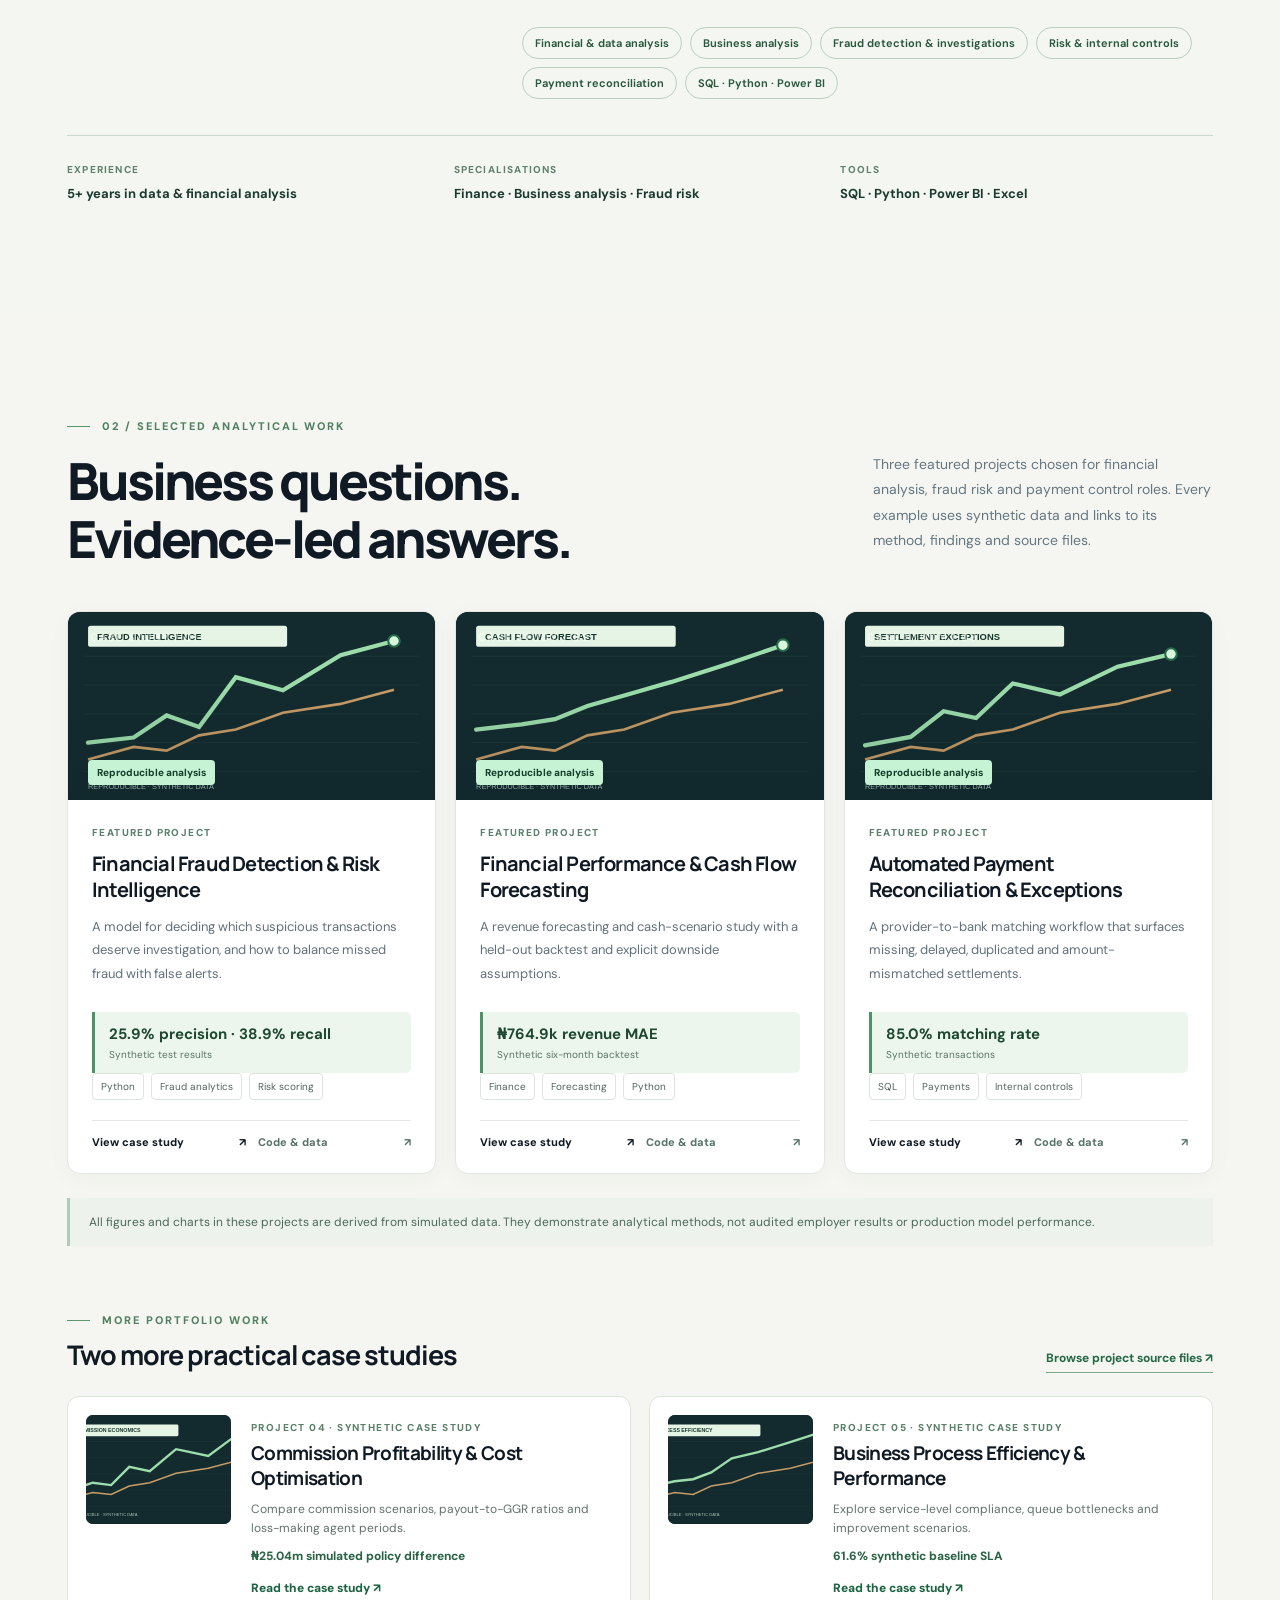
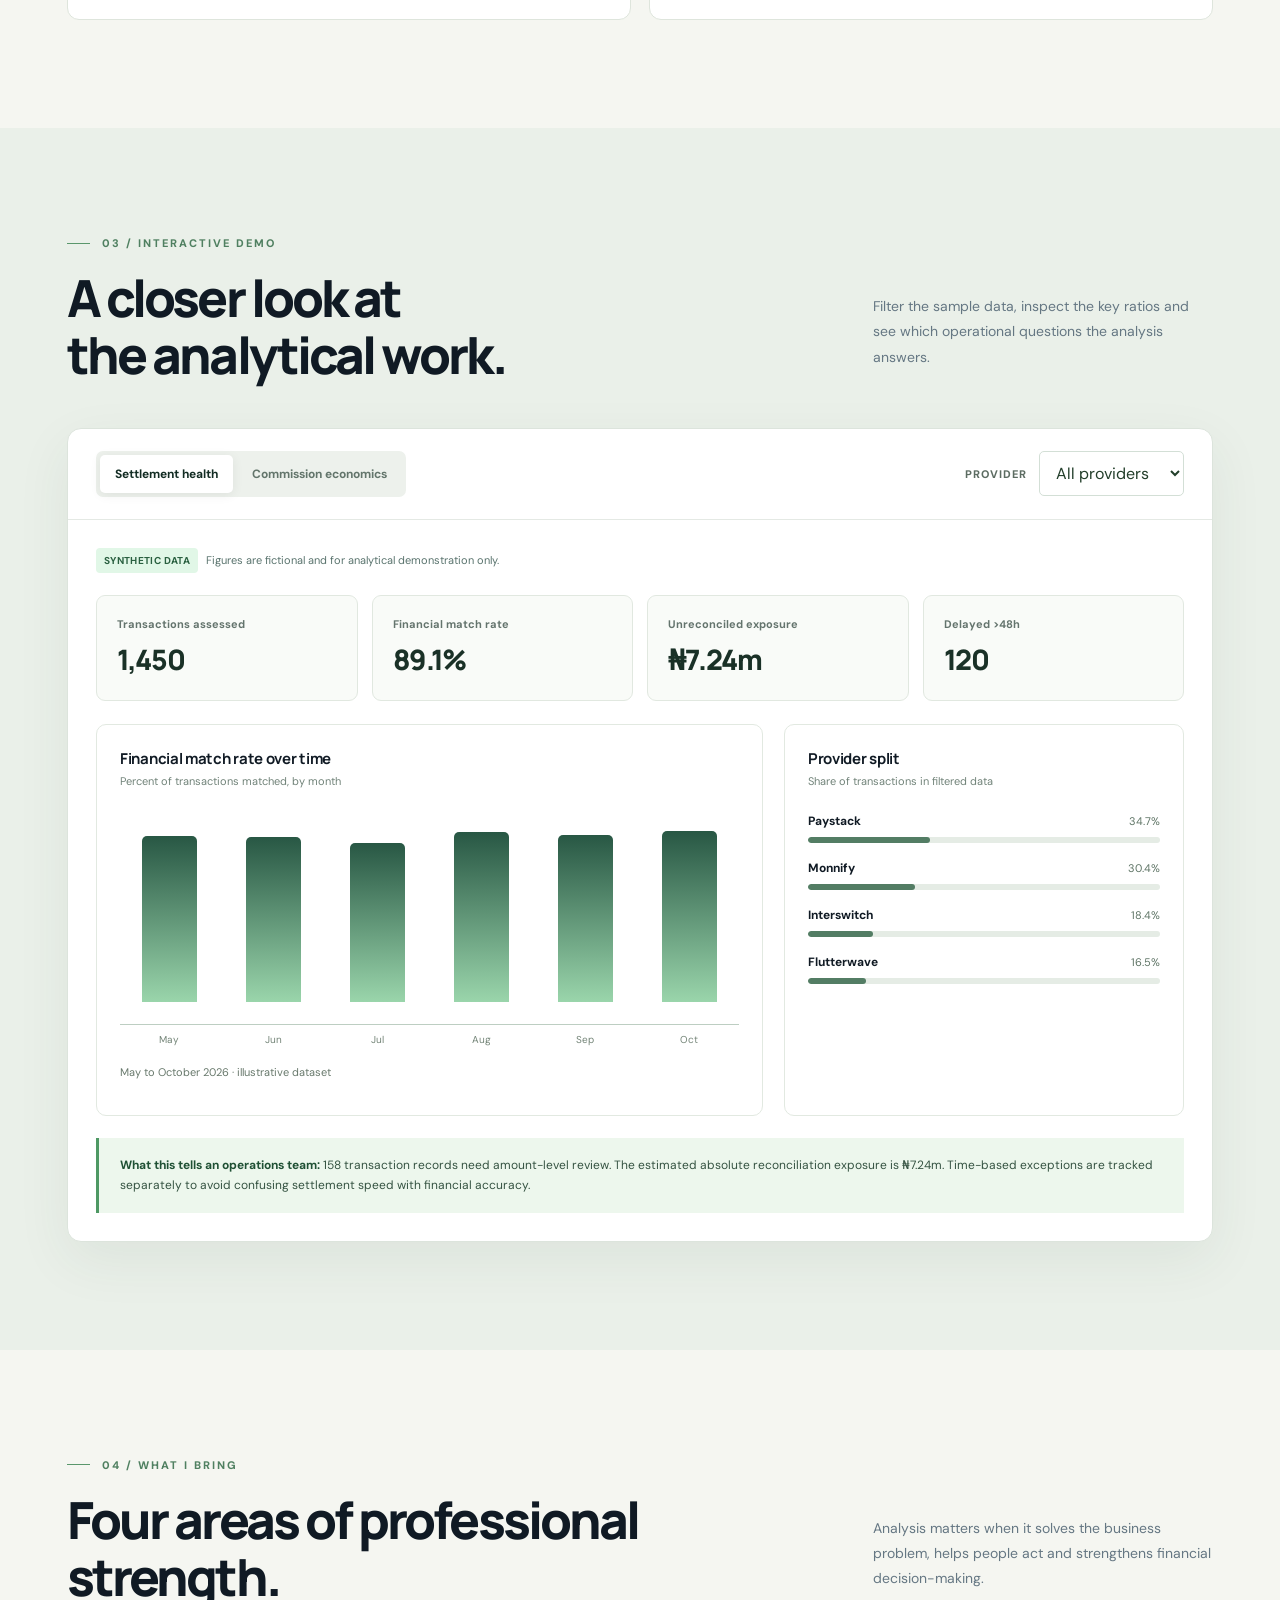
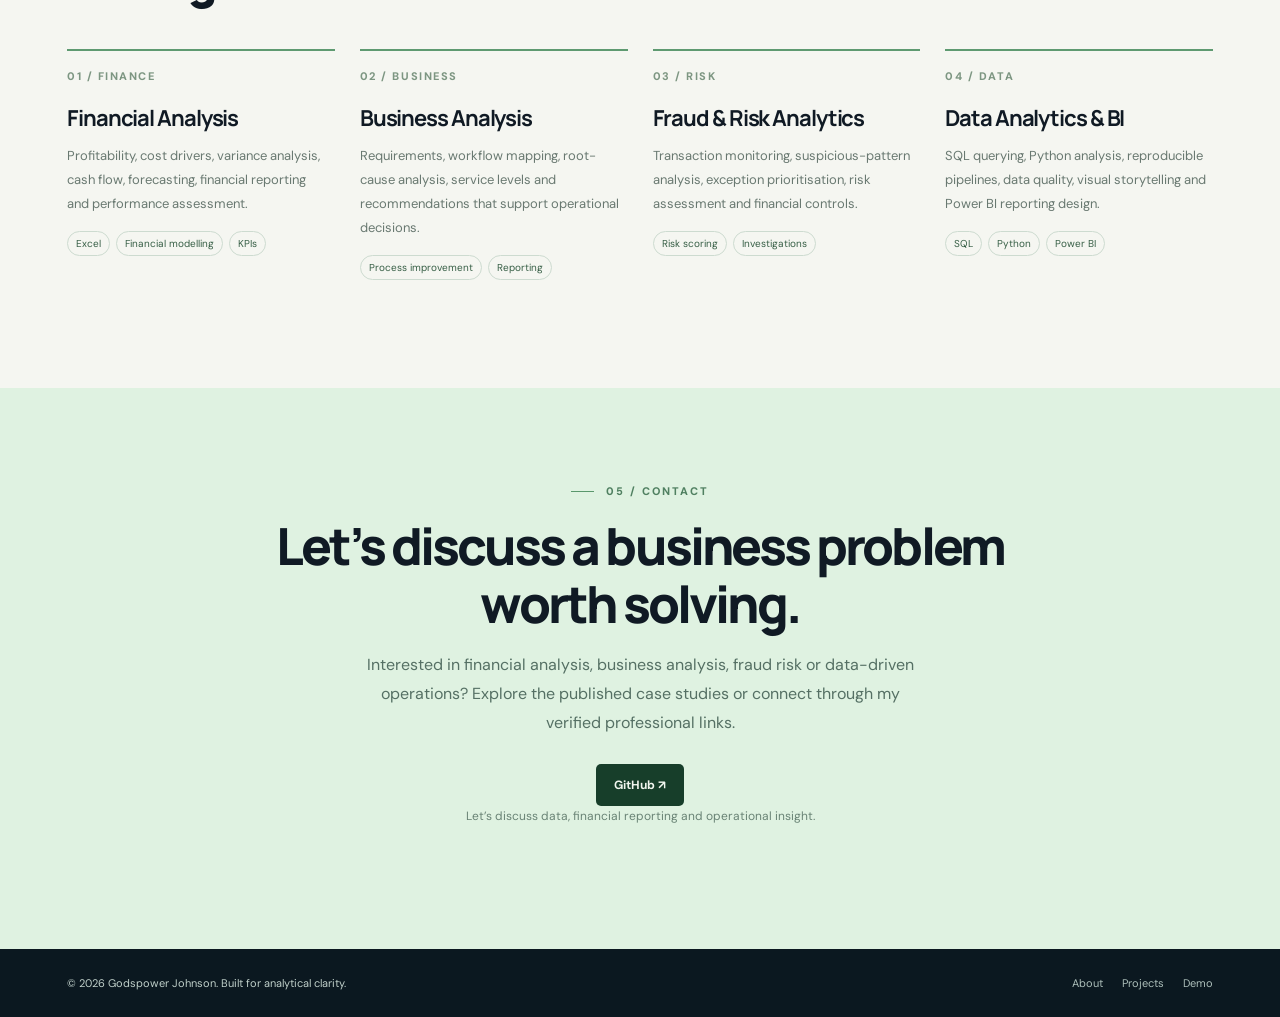
==== commit 0649e202: "Refresh portfolio with recruiter-first hero, featured finance and risk projects, and structured expe" ====
--- a/index.html
+++ b/index.html
@@ -1,9 +1,16 @@
 <!doctype html>
-<html lang="en"><head><meta charset="utf-8"><meta name="viewport" content="width=device-width,initial-scale=1"><meta name="description" content="Godspower Johnson, Finance, Data and Business Analyst with 5+ years of analytical experience. Specialising in financial analytics, fraud risk, payments, SQL, Python and Power BI."><meta name="theme-color" content="#0d1822"><title>Godspower Johnson | Finance, Data, Business & Fraud Analytics</title><link rel="stylesheet" href="assets/styles.css"></head>
+<html lang="en"><head><meta charset="utf-8"><meta name="viewport" content="width=device-width,initial-scale=1"><meta name="description" content="Godspower Johnson, Finance, Data and Business Analyst with 5+ years of analytical experience. Specialising in financial analytics, fraud risk, payments, SQL, Python and Power BI."><meta name="theme-color" content="#0d1822"><meta property="og:title" content="Godspower Johnson | Finance, Data & Business Analytics"><meta property="og:description" content="5+ years in data and financial analysis. Explore finance, fraud risk, business analysis and payment operations case studies built with SQL and Python."><meta property="og:type" content="website"><title>Godspower Johnson | Finance, Data, Business & Fraud Analytics</title><link rel="stylesheet" href="assets/styles.css"></head>
 <body>
-<header class="nav"><div class="container nav-inner"><a class="brand" href="#home" aria-label="Homepage"><span class="brand-mark">GJ</span><span>Godspower<span style="color:#bcf5c6">.</span></span></a><nav class="nav-links" aria-label="Main menu"><a href="#about">Profile</a><a href="#work">Selected work</a><a href="#demo">Analytics demo</a><a href="#expertise">Expertise</a></nav><a class="nav-cta" href="#contact">Let's connect ↗</a><nav class="mobile-nav" aria-label="Mobile menu"><a href="#about">Profile</a><a href="#work">Work</a><a href="#contact">Contact</a></nav></div></header>
+<header class="nav"><div class="container nav-inner"><a class="brand" href="#home" aria-label="Homepage"><span class="brand-mark">GJ</span><span>Godspower<span style="color:#bcf5c6">.</span></span></a><nav class="nav-links" aria-label="Main menu"><a href="#about">About</a><a href="#work">Projects</a><a href="#expertise">Expertise</a><a href="#demo">Live demo</a></nav><a class="nav-cta" href="#contact">Let's connect ↗</a><nav class="mobile-nav" aria-label="Mobile menu"><a href="#work">Projects</a><a href="#about">About</a><a href="#contact">Contact</a></nav></div></header>
 <main id="home">
-<section class="hero"><div class="container hero-grid"><div><div class="eyebrow"><span class="dot"></span>5+ years in data &amp; financial analytics</div><h1>Data you can trust.<br><span>Decisions you can defend.</span></h1><p class="hero-description">I'm <strong style="color:white">Godspower Johnson</strong>, a finance professional, data and business analyst, and fraud analytics specialist with over five years of experience in data and financial analysis. I turn complex financial and operational data into decisions, controls and measurable business insights.</p><div class="hero-actions"><a class="btn btn-primary" href="#about">Meet Godspower <span aria-hidden="true">↗</span></a><a class="btn btn-secondary" href="#work">Explore selected work <span aria-hidden="true">↗</span></a></div><div class="hero-tags"><span>Financial &amp; data analytics</span><span>Business analysis</span><span>Fraud risk &amp; investigations</span></div></div><div class="snapshot" aria-label="Synthetic payment reconciliation dashboard preview"><div class="snapshot-head"><div><div class="mini-label">Sample project / 01</div><div class="panel-title" style="margin-top:7px">Settlement control room</div></div><div class="live-pill">Demo only</div></div><div class="stat-grid"><div><div class="stat-caption">Transactions</div><div class="stat-val" id="heroTx">1,450</div><div class="stat-caption">Illustrative sample</div></div><div><div class="stat-caption">Matched</div><div class="stat-val" id="heroMatch">—</div><div class="stat-caption">Value reconciled</div></div><div><div class="stat-caption">Exposure</div><div class="stat-val" id="heroGap">—</div><div class="stat-caption">Investigate</div></div></div><div class="snapshot-chart"><svg role="img" aria-label="Decorative illustration of settlement matching over six months" viewBox="0 0 530 200" preserveAspectRatio="none"><defs><linearGradient id="graphFade" x1="0" x2="0" y1="0" y2="1"><stop stop-color="#93e5b5" stop-opacity=".26"/><stop offset="1" stop-color="#93e5b5" stop-opacity="0"/></linearGradient></defs><g stroke="#46605a" stroke-width="1" opacity=".52"><path d="M10 30H520 M10 70H520 M10 110H520 M10 150H520 M10 190H520"/></g><path d="M10 133 C60 126,70 155,110 119 S180 101,210 120 S278 70,316 90 S393 58,435 74 S486 48,520 30 L520 190 L10 190 Z" fill="url(#graphFade)"/><path d="M10 133 C60 126,70 155,110 119 S180 101,210 120 S278 70,316 90 S393 58,435 74 S486 48,520 30" fill="none" stroke="#adf0bd" stroke-width="4" stroke-linecap="round"/><circle cx="520" cy="30" r="6" fill="#adf0bd"/></svg></div><div class="snapshot-footer"><span>May</span><span>Jun</span><span>Jul</span><span>Aug</span><span>Sep</span><span>Oct 2026</span></div><p class="footnote">All figures shown here use synthetic records. No confidential or third-party transaction data is included.</p></div></div></section>
+<section class="hero"><div class="container hero-grid"><div class="hero-intro">
+<div class="eyebrow"><span class="dot"></span>5+ YEARS IN FINANCIAL &amp; DATA ANALYSIS</div>
+<h1>Godspower<br><span>Johnson.</span></h1>
+<p class="hero-role">Finance, Data &amp; Business Analyst <span aria-hidden="true">·</span> Fraud &amp; Risk Analytics Specialist</p>
+<p class="hero-description">I use financial analysis, business intelligence and fraud risk assessment to turn complex data into clearer decisions. My work focuses on profitability, payment controls, investigative analysis and business performance.</p>
+<div class="hero-actions"><a class="btn btn-primary" href="#work">Explore featured work <span aria-hidden="true">↗</span></a><a class="btn btn-secondary" href="#about">Read my profile <span aria-hidden="true">→</span></a></div>
+<div class="hero-tags"><span>Financial performance</span><span>Business analysis</span><span>Fraud &amp; risk</span><span>SQL · Python · Power BI</span></div>
+</div><div class="snapshot" aria-label="Synthetic payment reconciliation dashboard preview"><div class="snapshot-head"><div><div class="mini-label">Sample project / 01</div><div class="panel-title" style="margin-top:7px">Settlement control room</div></div><div class="live-pill">Demo only</div></div><div class="stat-grid"><div><div class="stat-caption">Transactions</div><div class="stat-val" id="heroTx">1,450</div><div class="stat-caption">Illustrative sample</div></div><div><div class="stat-caption">Matched</div><div class="stat-val" id="heroMatch">—</div><div class="stat-caption">Value reconciled</div></div><div><div class="stat-caption">Exposure</div><div class="stat-val" id="heroGap">—</div><div class="stat-caption">Investigate</div></div></div><div class="snapshot-chart"><svg role="img" aria-label="Decorative illustration of settlement matching over six months" viewBox="0 0 530 200" preserveAspectRatio="none"><defs><linearGradient id="graphFade" x1="0" x2="0" y1="0" y2="1"><stop stop-color="#93e5b5" stop-opacity=".26"/><stop offset="1" stop-color="#93e5b5" stop-opacity="0"/></linearGradient></defs><g stroke="#46605a" stroke-width="1" opacity=".52"><path d="M10 30H520 M10 70H520 M10 110H520 M10 150H520 M10 190H520"/></g><path d="M10 133 C60 126,70 155,110 119 S180 101,210 120 S278 70,316 90 S393 58,435 74 S486 48,520 30 L520 190 L10 190 Z" fill="url(#graphFade)"/><path d="M10 133 C60 126,70 155,110 119 S180 101,210 120 S278 70,316 90 S393 58,435 74 S486 48,520 30" fill="none" stroke="#adf0bd" stroke-width="4" stroke-linecap="round"/><circle cx="520" cy="30" r="6" fill="#adf0bd"/></svg></div><div class="snapshot-footer"><span>May</span><span>Jun</span><span>Jul</span><span>Aug</span><span>Sep</span><span>Oct 2026</span></div><p class="footnote">All figures shown here use synthetic records. No confidential or third-party transaction data is included.</p></div></div></section>
 <div class="strip"><div class="container strip-inner"><span>FINANCIAL ANALYSIS</span><span>BUSINESS ANALYSIS</span><span>FRAUD &amp; RISK</span><span>SQL &amp; PYTHON</span><span>POWER BI REPORTING</span></div></div>
 <section id="about" class="section profile-section" aria-labelledby="profile-title">
 <div class="container">
@@ -11,11 +18,11 @@
 <div class="profile-layout">
   <aside class="profile-identity" aria-label="Godspower Johnson profile card">
     <div class="profile-avatar" aria-label="Initials GJ, used until a personal headshot is provided"><span>GJ</span></div>
-    <div class="profile-availability">5+ years of experience in data &amp; financial analysis</div>
+    <div class="profile-availability">5+ years in data &amp; financial analysis</div>
     <h2 class="profile-name">Godspower<br>Johnson</h2>
     <p class="profile-position">Finance &amp; Data Analyst<br>Business Analyst · Fraud Analytics Specialist</p>
     <p class="profile-location">Lagos, Nigeria</p>
-    <a class="profile-link" href="https://github.com/GodspowerJohn" target="_blank" rel="noopener noreferrer">Explore my GitHub profile ↗</a>
+    <a class="profile-link" href="#work">See my analytical work ↗</a>
   </aside>
   <div class="profile-story">
     <div class="profile-overline">ABOUT ME</div>
@@ -33,12 +40,37 @@
 </div>
 </div>
 </section>
-<section id="work" class="section"><div class="container"><div class="section-kicker">02 / Selected work</div><div class="section-head"><h2>Five ways I connect<br>data to business decisions.</h2><p>Five complete analytical demonstrations with synthetic datasets, reproducible Python scripts, SQL analysis and Power BI-ready measures. Each case study includes limitations and practical next steps.</p></div><div class="projects-grid"><article class="project-card"><div class="project-art"><img loading="lazy" src="projects/fraud-intelligence/results/preview.svg" alt="Financial Fraud Detection & Risk Intelligence analytical illustration"><span class="project-number">PROJECT / 001</span><span class="project-badge">Reproducible case study</span></div><div class="card-body"><h3>Financial Fraud Detection & Risk Intelligence</h3><p>Fraud scoring with chronological evaluation, baseline rules and investigator-oriented metrics.</p><div class="chips"><span class="chip">Fraud Analytics</span><span class="chip">Python</span><span class="chip">Machine Learning</span></div><a href="projects/fraud-intelligence/index.html" class="card-link">Explore case study <span>↗</span></a></div></article>
-<article class="project-card"><div class="project-art"><img loading="lazy" src="projects/commission-profitability/results/preview.svg" alt="Commission Profitability & Cost Optimisation analytical illustration"><span class="project-number">PROJECT / 002</span><span class="project-badge">Reproducible case study</span></div><div class="card-body"><h3>Commission Profitability & Cost Optimisation</h3><p>Stress-test agent incentives, costs and payout-to-GGR ratios by product.</p><div class="chips"><span class="chip">Financial Modelling</span><span class="chip">SQL</span><span class="chip">Python</span></div><a href="projects/commission-profitability/index.html" class="card-link">Explore case study <span>↗</span></a></div></article>
-<article class="project-card"><div class="project-art"><img loading="lazy" src="projects/cashflow-forecast/results/preview.svg" alt="Financial Performance & Cash Flow Forecasting analytical illustration"><span class="project-number">PROJECT / 003</span><span class="project-badge">Reproducible case study</span></div><div class="card-body"><h3>Financial Performance & Cash Flow Forecasting</h3><p>Forecast revenue, EBITDA and liquidity with holdout testing and scenario analysis.</p><div class="chips"><span class="chip">Finance</span><span class="chip">Forecasting</span><span class="chip">Python</span></div><a href="projects/cashflow-forecast/index.html" class="card-link">Explore case study <span>↗</span></a></div></article>
-<article class="project-card"><div class="project-art"><img loading="lazy" src="projects/payment-reconciliation/results/preview.svg" alt="Automated Payment Reconciliation & Exception Management analytical illustration"><span class="project-number">PROJECT / 004</span><span class="project-badge">Reproducible case study</span></div><div class="card-body"><h3>Automated Payment Reconciliation & Exception Management</h3><p>Reconcile payment-provider events against bank credits and triage exceptions.</p><div class="chips"><span class="chip">Payments</span><span class="chip">PostgreSQL</span><span class="chip">Risk Controls</span></div><a href="projects/payment-reconciliation/index.html" class="card-link">Explore case study <span>↗</span></a></div></article>
-<article class="project-card"><div class="project-art"><img loading="lazy" src="projects/process-efficiency/results/preview.svg" alt="Business Process Efficiency & Performance Analysis analytical illustration"><span class="project-number">PROJECT / 005</span><span class="project-badge">Reproducible case study</span></div><div class="card-body"><h3>Business Process Efficiency & Performance Analysis</h3><p>Identify workflow bottlenecks, service targets and potential improvements.</p><div class="chips"><span class="chip">Business Analysis</span><span class="chip">SQL</span><span class="chip">Operations</span></div><a href="projects/process-efficiency/index.html" class="card-link">Explore case study <span>↗</span></a></div></article></div></div></section>
+<section id="work" class="section work-section" aria-labelledby="featured-title"><div class="container"><div class="section-kicker">02 / Selected analytical work</div><div class="section-head"><h2 id="featured-title">Business questions.<br>Evidence-led answers.</h2><p>Three featured projects chosen for financial analysis, fraud risk and payment control roles. Every example uses synthetic data and links to its method, findings and source files.</p></div>
+<div class="projects-grid featured-grid"><article class="project-card featured-card">
+<div class="project-art"><img loading="lazy" src="projects/fraud-intelligence/results/preview.svg" alt="Financial Fraud Detection & Risk Intelligence data visualisation"><span class="project-number">CASE STUDY / 01</span><span class="project-badge">Reproducible analysis</span></div>
+<div class="card-body"><p class="project-category">FEATURED PROJECT</p><h3>Financial Fraud Detection &amp; Risk Intelligence</h3><p>A model for deciding which suspicious transactions deserve investigation, and how to balance missed fraud with false alerts.</p><div class="project-finding"><strong>25.9% precision · 38.9% recall</strong><span>Synthetic test results</span></div>
+<div class="chips"><span class="chip">Python</span><span class="chip">Fraud analytics</span><span class="chip">Risk scoring</span></div>
+<div class="project-actions"><a class="card-link" href="projects/fraud-intelligence/index.html">View case study <span aria-hidden="true">↗</span></a><a class="card-link card-link-secondary" href="https://github.com/GodspowerJohn/financial-data-portfolio/tree/main/projects/fraud-intelligence" target="_blank" rel="noopener noreferrer">Code &amp; data <span aria-hidden="true">↗</span></a></div></div></article>
+<article class="project-card featured-card">
+<div class="project-art"><img loading="lazy" src="projects/cashflow-forecast/results/preview.svg" alt="Financial Performance & Cash Flow Forecasting data visualisation"><span class="project-number">CASE STUDY / 02</span><span class="project-badge">Reproducible analysis</span></div>
+<div class="card-body"><p class="project-category">FEATURED PROJECT</p><h3>Financial Performance &amp; Cash Flow Forecasting</h3><p>A revenue forecasting and cash-scenario study with a held-out backtest and explicit downside assumptions.</p><div class="project-finding"><strong>₦764.9k revenue MAE</strong><span>Synthetic six-month backtest</span></div>
+<div class="chips"><span class="chip">Finance</span><span class="chip">Forecasting</span><span class="chip">Python</span></div>
+<div class="project-actions"><a class="card-link" href="projects/cashflow-forecast/index.html">View case study <span aria-hidden="true">↗</span></a><a class="card-link card-link-secondary" href="https://github.com/GodspowerJohn/financial-data-portfolio/tree/main/projects/cashflow-forecast" target="_blank" rel="noopener noreferrer">Code &amp; data <span aria-hidden="true">↗</span></a></div></div></article>
+<article class="project-card featured-card">
+<div class="project-art"><img loading="lazy" src="projects/payment-reconciliation/results/preview.svg" alt="Automated Payment Reconciliation & Exceptions data visualisation"><span class="project-number">CASE STUDY / 03</span><span class="project-badge">Reproducible analysis</span></div>
+<div class="card-body"><p class="project-category">FEATURED PROJECT</p><h3>Automated Payment Reconciliation &amp; Exceptions</h3><p>A provider-to-bank matching workflow that surfaces missing, delayed, duplicated and amount-mismatched settlements.</p><div class="project-finding"><strong>85.0% matching rate</strong><span>Synthetic transactions</span></div>
+<div class="chips"><span class="chip">SQL</span><span class="chip">Payments</span><span class="chip">Internal controls</span></div>
+<div class="project-actions"><a class="card-link" href="projects/payment-reconciliation/index.html">View case study <span aria-hidden="true">↗</span></a><a class="card-link card-link-secondary" href="https://github.com/GodspowerJohn/financial-data-portfolio/tree/main/projects/payment-reconciliation" target="_blank" rel="noopener noreferrer">Code &amp; data <span aria-hidden="true">↗</span></a></div></div></article></div>
+<div class="project-caveat">All figures and charts in these projects are derived from simulated data. They demonstrate analytical methods, not audited employer results or production model performance.</div>
+<div id="all-projects" class="more-head"><div><div class="section-kicker">More portfolio work</div><h3>Two more practical case studies</h3></div><a class="all-code-link" href="https://github.com/GodspowerJohn/financial-data-portfolio/tree/main/projects" target="_blank" rel="noopener noreferrer">Browse project source files ↗</a></div>
+<div class="more-projects"><article class="more-project"><img loading="lazy" src="projects/commission-profitability/results/preview.svg" alt="" aria-hidden="true">
+<div class="more-project-copy"><span class="project-category">PROJECT 04 · SYNTHETIC CASE STUDY</span><h3>Commission Profitability &amp; Cost Optimisation</h3><p>Compare commission scenarios, payout-to-GGR ratios and loss-making agent periods.</p><p class="more-metric">₦25.04m simulated policy difference</p><a href="projects/commission-profitability/index.html" class="more-link">Read the case study <span aria-hidden="true">↗</span></a></div></article>
+<article class="more-project"><img loading="lazy" src="projects/process-efficiency/results/preview.svg" alt="" aria-hidden="true">
+<div class="more-project-copy"><span class="project-category">PROJECT 05 · SYNTHETIC CASE STUDY</span><h3>Business Process Efficiency &amp; Performance</h3><p>Explore service-level compliance, queue bottlenecks and improvement scenarios.</p><p class="more-metric">61.6% synthetic baseline SLA</p><a href="projects/process-efficiency/index.html" class="more-link">Read the case study <span aria-hidden="true">↗</span></a></div></article></div>
+</div></section>
 <section id="demo" class="section demo"><div class="container"><div class="section-kicker">03 / Interactive demo</div><div class="section-head"><h2>A closer look at<br>the analytical work.</h2><p>Filter the sample data, inspect the key ratios and see which operational questions the analysis answers.</p></div><div class="demo-shell"><div class="demo-top"><div class="tabs" role="tablist" aria-label="Choose demonstration"><button id="tab-settlement" class="tab" role="tab" aria-selected="true" aria-controls="demo-contents">Settlement health</button><button id="tab-commission" class="tab" role="tab" aria-selected="false" aria-controls="demo-contents">Commission economics</button></div><div class="filter-group"><label for="demo-filter" id="filter-label">Provider</label><select id="demo-filter" aria-label="Provider"><option value="All">All providers</option></select></div></div><div id="demo-contents" class="demo-content" role="tabpanel"><p class="sample-disclaimer"><strong>SYNTHETIC DATA</strong> Figures are fictional and for analytical demonstration only.</p><div id="kpi-row" class="kpi-row" aria-live="polite"></div><div class="demo-panels"><div class="demo-panel"><h3 id="chart-title">Reconciliation trend</h3><p class="panel-note" id="chart-note">Monthly matched transaction rate</p><div class="bar-chart" id="demo-chart" aria-label="Monthly chart"></div><p class="chart-footer" id="chart-footer">May to October 2026 · illustrative dataset</p></div><div class="demo-panel"><h3 id="breakdown-title">Provider split</h3><p class="panel-note" id="breakdown-note">Share of all transactions</p><div class="breakdown" id="demo-breakdown"></div></div></div><div id="demo-insight" class="demo-insight" aria-live="polite"></div></div></div></div></section>
-<section id="expertise" class="section"><div class="container"><div class="section-kicker">04 / Technical toolkit</div><div class="section-head"><h2>Analytical skills.<br>Business judgement.</h2><p>From financial modelling and requirements analysis to fraud investigations and reporting, each skill helps solve a real business problem.</p></div><div class="expertise-grid"><div class="skill-card"><div class="skill-index">01 / QUERY</div><h3>SQL & PostgreSQL</h3><p>Joins, reconciliations, CTEs, aggregations, dimensional modelling and validation queries.</p></div><div class="skill-card"><div class="skill-index">02 / ANALYSE</div><h3>Python</h3><p>Pandas-based data cleaning, anomaly investigation, reproducible metrics and analysis scripts.</p></div><div class="skill-card"><div class="skill-index">03 / COMMUNICATE</div><h3>Power BI</h3><p>Metric definitions, financial dashboards, drill-down thinking and operational performance reporting.</p></div><div class="skill-card"><div class="skill-index">04 / MODEL</div><h3>Excel &amp; Finance</h3><p>Financial models, profitability analysis, reconciliations, performance metrics and management reporting.</p></div><div class="skill-card"><div class="skill-index">05 / IMPROVE</div><h3>Business Analysis</h3><p>Business requirements, process mapping, root-cause analysis, performance gaps and actionable recommendations.</p></div><div class="skill-card"><div class="skill-index">06 / PROTECT</div><h3>Fraud &amp; Risk Analytics</h3><p>Suspicious-pattern identification, transaction monitoring, exception investigation and control effectiveness.</p></div></div></div></section>
-<section id="contact" class="cta-section"><div class="container"><div class="section-kicker">05 / Contact</div><h2>Better decisions start<br>with better questions.</h2><p>Interested in financial analytics, business analysis, fraud risk or data-driven financial reporting? Explore my work and connect with me.</p><div id="contact-links" class="contact-links"></div><p id="contact-note" class="contact-note">Contact channels can be added before publication in assets/config.js.</p></div></section>
-</main><footer class="footer"><div class="container footer-inner"><span>© <span id="year">2026</span> Godspower Johnson. Built for analytical clarity.</span><div class="footer-links"><a href="#about">Profile</a><a href="#work">Work</a><a href="#demo">Demo</a></div></div></footer><script src="assets/config.js"></script><script src="assets/demo-data.js"></script><script src="assets/app.js"></script></body></html>
+<section id="expertise" class="section expertise-section"><div class="container"><div class="section-kicker">04 / What I bring</div>
+<div class="section-head"><h2>Four areas of professional strength.</h2><p>Analysis matters when it solves the business problem, helps people act and strengthens financial decision-making.</p></div>
+<div class="expertise-grid competencies-grid">
+<article class="skill-card"><div class="skill-index">01 / FINANCE</div><h3>Financial Analysis</h3><p>Profitability, cost drivers, variance analysis, cash flow, forecasting, financial reporting and performance assessment.</p><div class="skill-tags"><span>Excel</span><span>Financial modelling</span><span>KPIs</span></div></article>
+<article class="skill-card"><div class="skill-index">02 / BUSINESS</div><h3>Business Analysis</h3><p>Requirements, workflow mapping, root-cause analysis, service levels and recommendations that support operational decisions.</p><div class="skill-tags"><span>Process improvement</span><span>Reporting</span></div></article>
+<article class="skill-card"><div class="skill-index">03 / RISK</div><h3>Fraud &amp; Risk Analytics</h3><p>Transaction monitoring, suspicious-pattern analysis, exception prioritisation, risk assessment and financial controls.</p><div class="skill-tags"><span>Risk scoring</span><span>Investigations</span></div></article>
+<article class="skill-card"><div class="skill-index">04 / DATA</div><h3>Data Analytics &amp; BI</h3><p>SQL querying, Python analysis, reproducible pipelines, data quality, visual storytelling and Power BI reporting design.</p><div class="skill-tags"><span>SQL</span><span>Python</span><span>Power BI</span></div></article>
+</div></div></section>
+<section id="contact" class="cta-section"><div class="container"><div class="section-kicker">05 / Contact</div><h2>Let’s discuss a business problem<br>worth solving.</h2><p>Interested in financial analysis, business analysis, fraud risk or data-driven operations? Explore the published case studies or connect through my verified professional links.</p><div id="contact-links" class="contact-links"></div><p id="contact-note" class="contact-note">Professional contact channels appear here when available.</p></div></section>
+</main><footer class="footer"><div class="container footer-inner"><span>© <span id="year">2026</span> Godspower Johnson. Built for analytical clarity.</span><div class="footer-links"><a href="#about">About</a><a href="#work">Projects</a><a href="#demo">Demo</a></div></div></footer><script src="assets/config.js"></script><script src="assets/demo-data.js"></script><script src="assets/app.js"></script></body></html>
--- a/assets/styles.css
+++ b/assets/styles.css
@@ -36,3 +36,38 @@
 .project-card .card-body{display:flex;flex-direction:column}
 .project-card .card-body .chips{margin-top:auto}
 @media(max-width:650px){.projects-grid{grid-template-columns:1fr}.projects-grid .project-card:last-child{grid-column:auto}}
+
+
+/* Recruiter-first portfolio refresh: published November 2026 */
+.hero-intro{min-width:0}.hero h1{font-size:clamp(48px,5.5vw,82px);letter-spacing:-.075em;margin:22px 0 18px}
+.hero-role{font:700 clamp(16px,1.7vw,22px)/1.5 var(--display);color:#f2f8f2;max-width:600px;letter-spacing:-.02em;margin:0 0 20px}
+.hero-role span{color:#94cfa4;padding:0 .2rem}.hero-description{line-height:1.76;max-width:565px}
+.featured-grid{grid-template-columns:repeat(3,minmax(0,1fr));gap:19px}
+.featured-grid .project-card:last-child{grid-column:auto}
+.featured-card .project-art{height:188px}.featured-card .card-body{padding:24px}
+.featured-card .card-body>p{min-height:0}.project-category{font-size:10px!important;letter-spacing:.14em;font-weight:800!important;color:#5b806a!important;margin:0 0 9px!important}
+.featured-card .card-body h3{font-size:20px}.featured-card .card-body>p:not(.project-category){min-height:83px;margin-bottom:14px}
+.project-finding{display:flex;flex-direction:column;background:#edf6ed;border-left:3px solid #499566;border-radius:0 5px 5px 0;padding:12px 14px;margin-top:auto;gap:4px}
+.project-finding strong{font-size:15px;color:#1e4830}.project-finding span{font-size:10px;color:#587466}
+.featured-card .chips{margin:20px 0}.project-actions{display:grid;grid-template-columns:1fr 1fr;gap:12px;border-top:1px solid #e4e8e4;margin-top:auto}
+.project-actions .card-link{border:0;padding-top:14px;font-size:11px;align-items:center;margin:0;gap:5px}
+.card-link-secondary{color:#59756b}.project-art>img{position:absolute;inset:0;width:100%;height:100%;object-fit:cover}
+.project-caveat{border-left:3px solid #b0ccb8;background:#edf2ec;padding:14px 19px;color:#4b695a;font-size:12px;line-height:1.7;margin-top:24px}
+.more-head{display:flex;justify-content:space-between;align-items:end;gap:20px;margin:67px 0 23px}
+.more-head .section-kicker{margin-bottom:9px}.more-head h3{font-size:27px;letter-spacing:-.04em;margin:0}
+.all-code-link{font-size:12px;font-weight:750;color:#266944;border-bottom:1px solid #7baa8a;padding-bottom:6px;white-space:nowrap}
+.more-projects{display:grid;grid-template-columns:repeat(2,minmax(0,1fr));gap:18px}
+.more-project{display:flex;gap:20px;align-items:flex-start;background:#fff;border:1px solid #dee5dc;border-radius:12px;padding:18px;min-width:0}
+.more-project>img{width:145px;aspect-ratio:4/3;object-fit:cover;border-radius:7px;background:#19302f;flex:0 0 145px}
+.more-project-copy{min-width:0}.more-project-copy h3{font-size:19px;line-height:1.3;letter-spacing:-.035em;margin:5px 0 9px}
+.more-project-copy>p:not(.project-category){font-size:12px;color:#61726b;line-height:1.65;margin-bottom:8px}
+.more-project-copy .more-metric{font-size:12px;color:#296344!important;font-weight:750}
+.more-link{display:inline-block;font-size:12px;font-weight:800;color:#1c6341;margin:5px 0}
+.competencies-grid{grid-template-columns:repeat(4,minmax(0,1fr));gap:25px}
+.competencies-grid .skill-card{padding:18px 6px 0 0}
+.competencies-grid .skill-card h3{font-size:22px}
+.skill-tags{display:flex;flex-wrap:wrap;gap:6px;margin-top:15px}
+.skill-tags span{font-size:10px;padding:5px 8px;border:1px solid #cddbd0;border-radius:30px;color:#365e45}
+@media(max-width:1080px){.featured-grid{grid-template-columns:repeat(2,minmax(0,1fr))}.featured-grid .project-card:last-child{grid-column:1/-1}.more-projects{grid-template-columns:1fr}.competencies-grid{grid-template-columns:repeat(2,minmax(0,1fr))}}
+@media(max-width:650px){.hero h1{font-size:clamp(47px,11vw,64px)}.hero-role{font-size:15px}.featured-grid{grid-template-columns:1fr}.featured-grid .project-card:last-child{grid-column:auto}.featured-card .card-body>p:not(.project-category){min-height:0}.more-head{align-items:flex-start;flex-direction:column;margin-top:47px}.more-project{gap:13px}.more-project>img{width:95px;flex-basis:95px}.more-project-copy h3{font-size:16px}.competencies-grid{grid-template-columns:1fr 1fr;gap:19px}.competencies-grid .skill-card h3{font-size:18px}.project-actions{grid-template-columns:1fr 1fr}}
+@media(max-width:420px){.more-project>img{display:none}.hero h1{font-size:43px}}
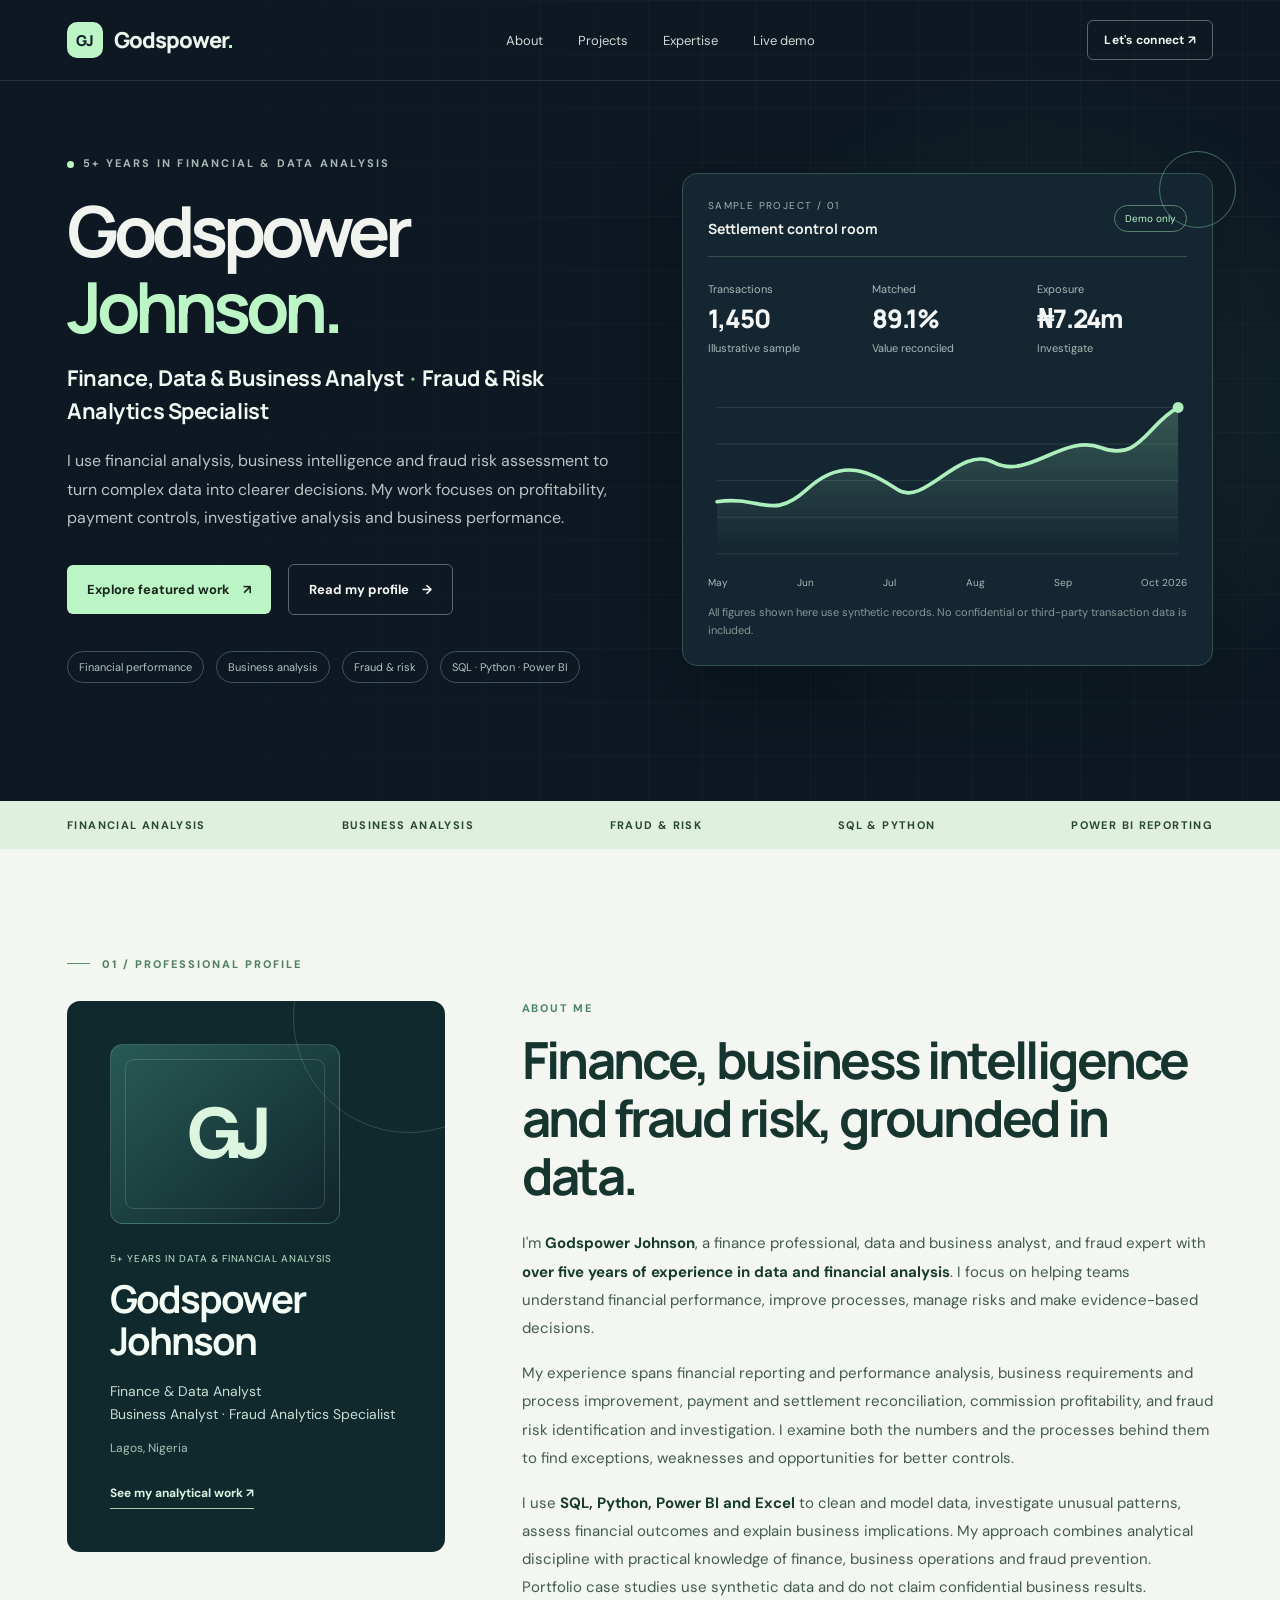
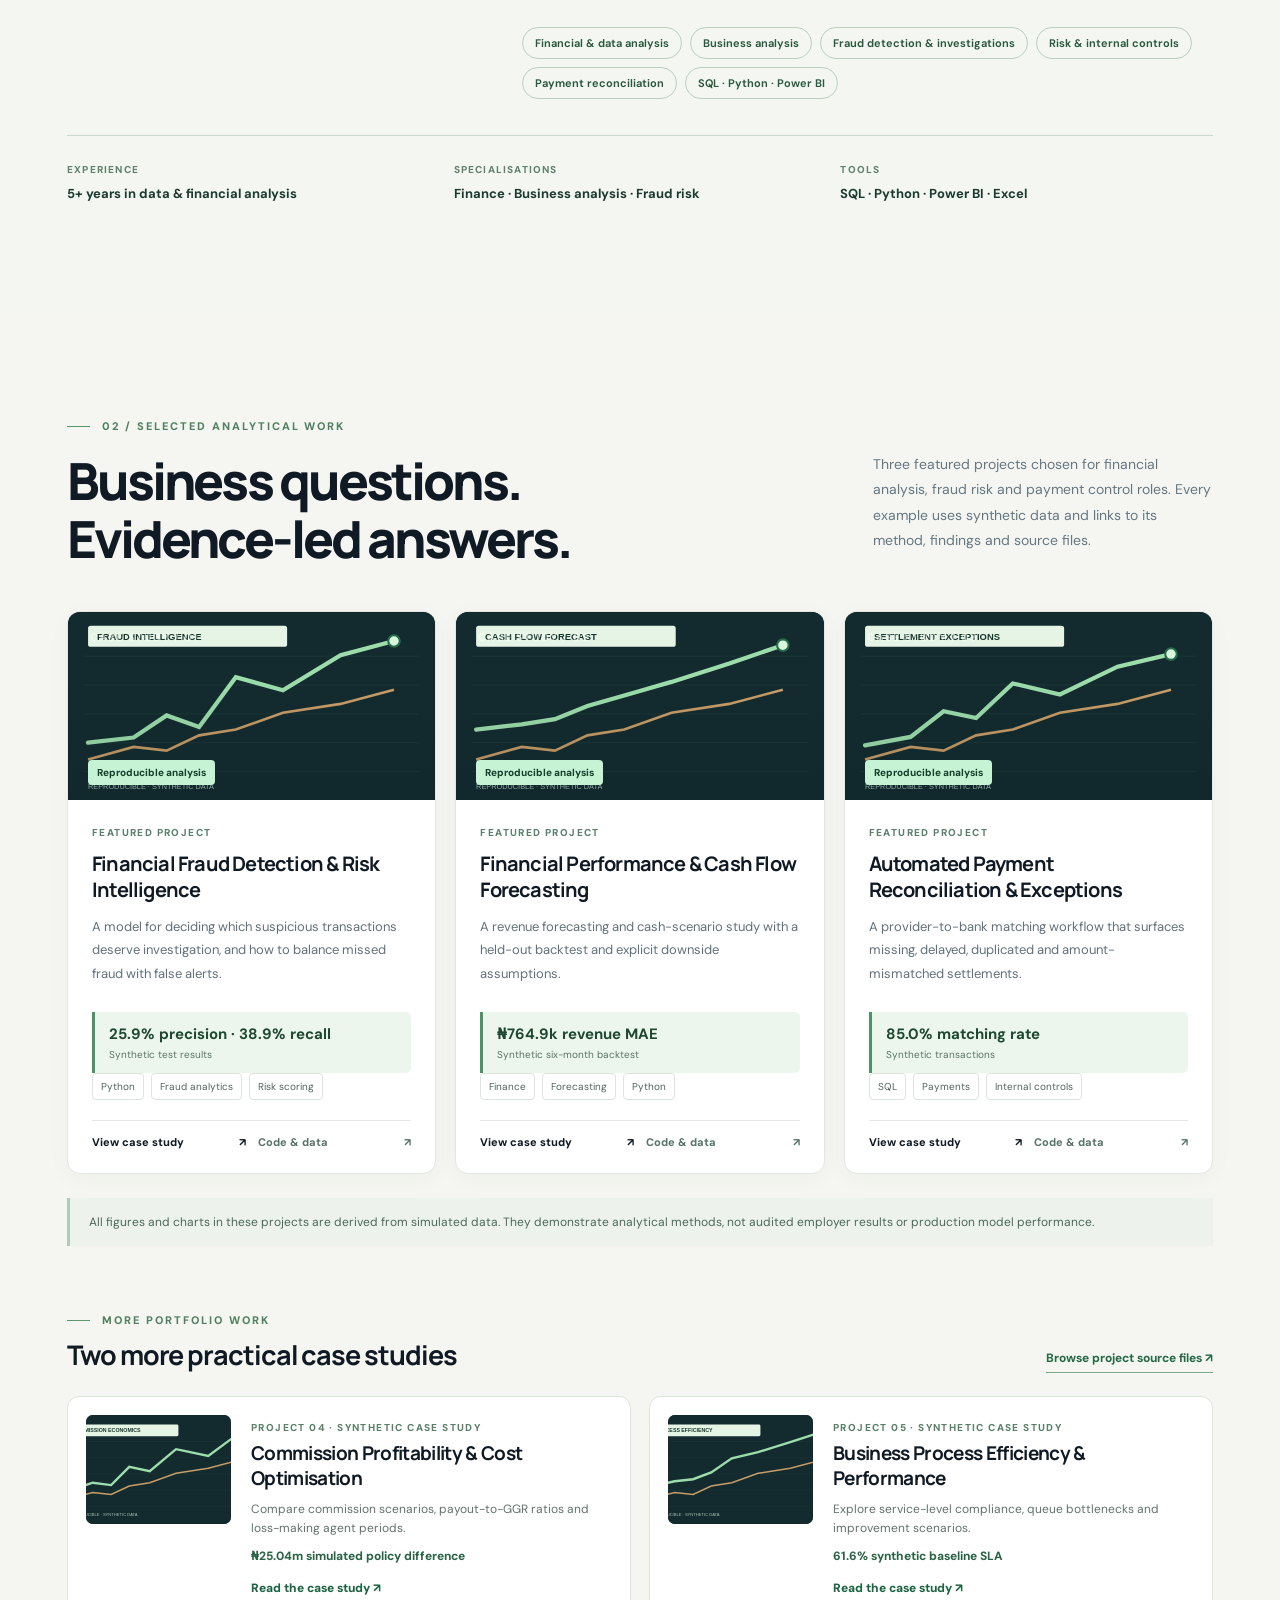
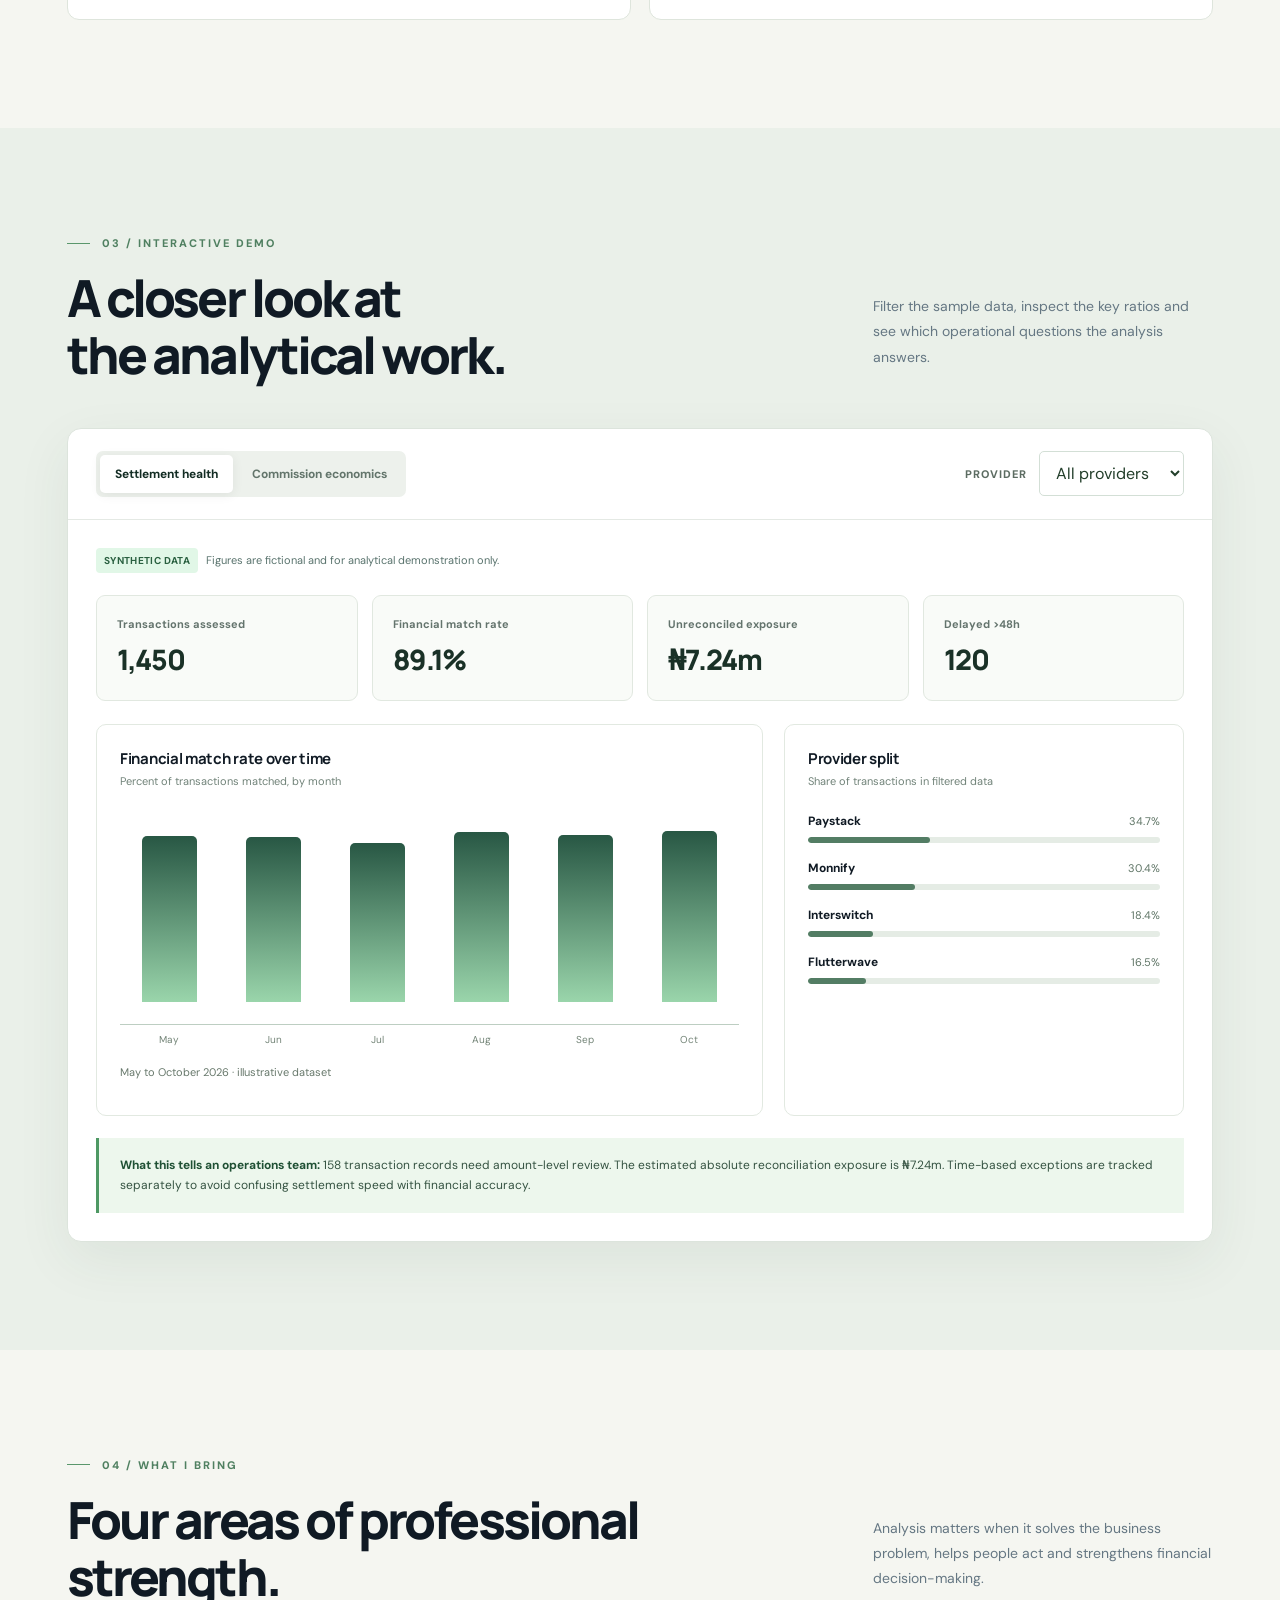
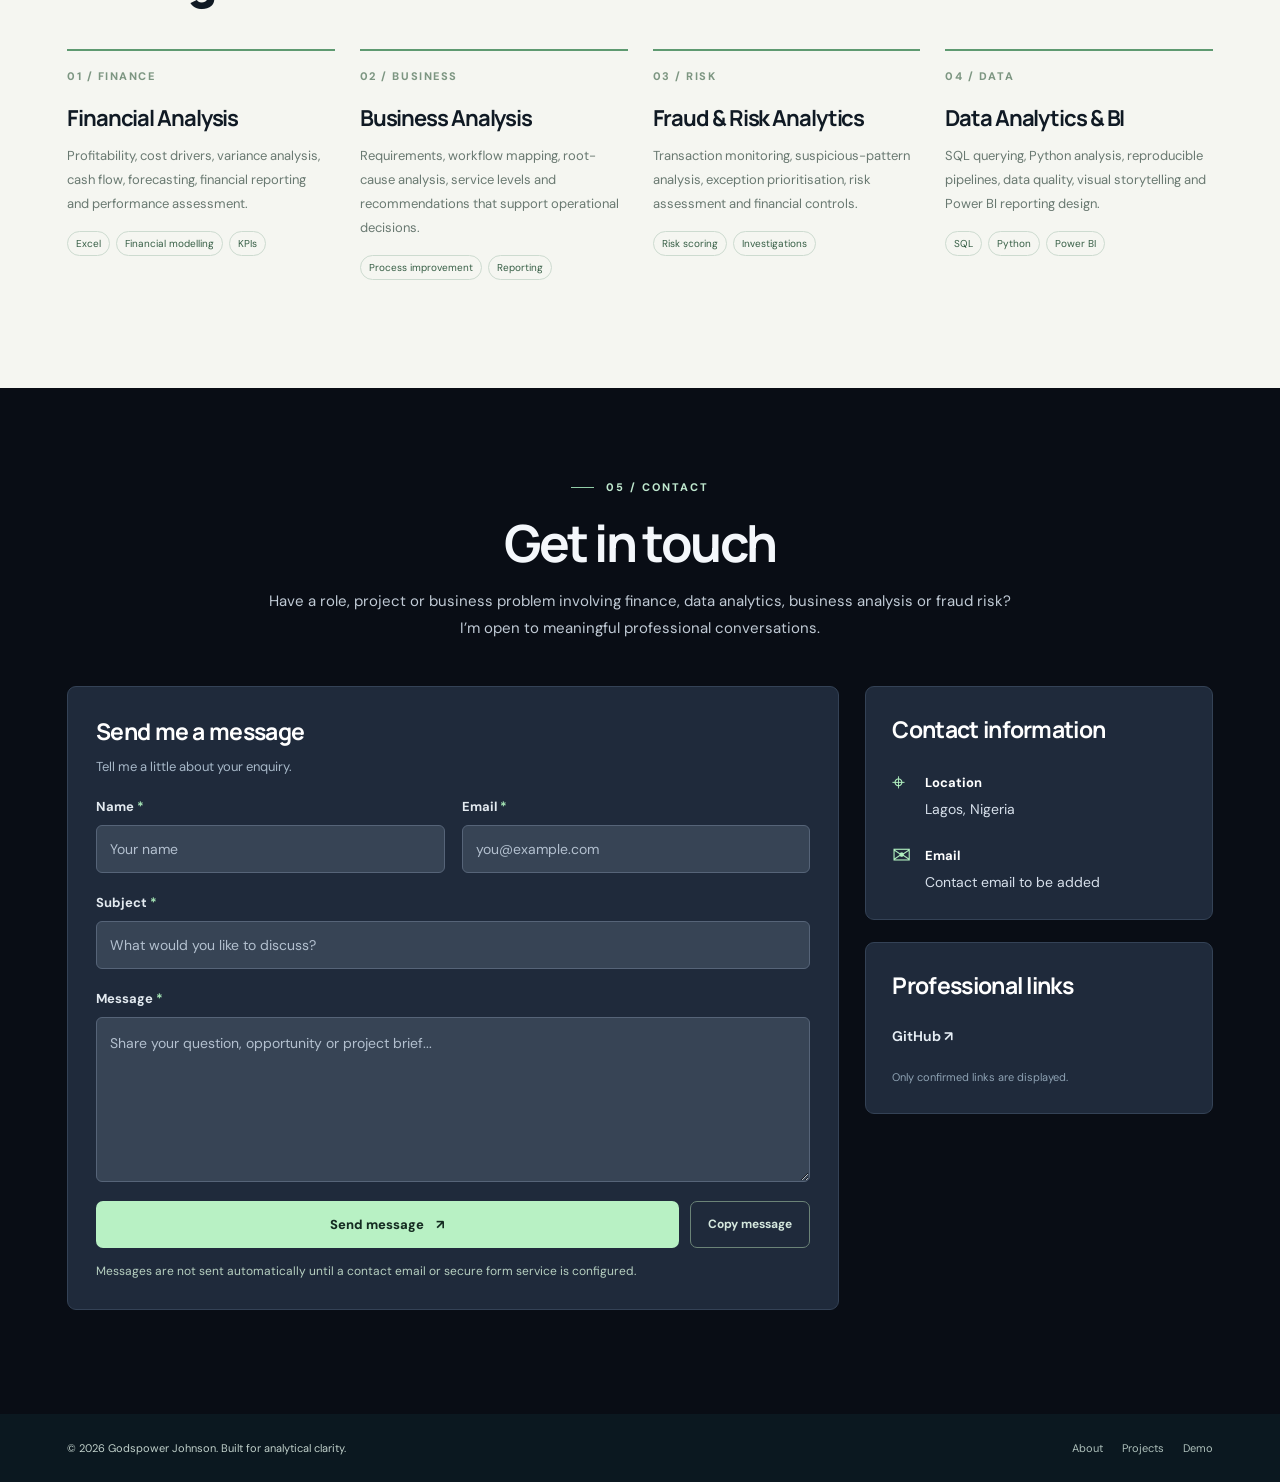
==== commit e22c540f: "Redesign contact section with responsive message form and verified contact details" ====
--- a/index.html
+++ b/index.html
@@ -72,5 +72,63 @@
 <article class="skill-card"><div class="skill-index">03 / RISK</div><h3>Fraud &amp; Risk Analytics</h3><p>Transaction monitoring, suspicious-pattern analysis, exception prioritisation, risk assessment and financial controls.</p><div class="skill-tags"><span>Risk scoring</span><span>Investigations</span></div></article>
 <article class="skill-card"><div class="skill-index">04 / DATA</div><h3>Data Analytics &amp; BI</h3><p>SQL querying, Python analysis, reproducible pipelines, data quality, visual storytelling and Power BI reporting design.</p><div class="skill-tags"><span>SQL</span><span>Python</span><span>Power BI</span></div></article>
 </div></div></section>
-<section id="contact" class="cta-section"><div class="container"><div class="section-kicker">05 / Contact</div><h2>Let’s discuss a business problem<br>worth solving.</h2><p>Interested in financial analysis, business analysis, fraud risk or data-driven operations? Explore the published case studies or connect through my verified professional links.</p><div id="contact-links" class="contact-links"></div><p id="contact-note" class="contact-note">Professional contact channels appear here when available.</p></div></section>
+<section id="contact" class="contact-section" aria-labelledby="contact-heading">
+  <div class="container">
+    <div class="contact-intro">
+      <div class="section-kicker">05 / Contact</div>
+      <h2 id="contact-heading">Get in touch</h2>
+      <p>Have a role, project or business problem involving finance, data analytics, business analysis or fraud risk? I’m open to meaningful professional conversations.</p>
+    </div>
+    <div class="contact-layout">
+      <div class="contact-panel contact-form-panel">
+        <h3>Send me a message</h3>
+        <p class="contact-form-help">Tell me a little about your enquiry.</p>
+        <form id="contact-form" novalidate>
+          <div class="contact-form-grid">
+            <div class="contact-field">
+              <label for="contact-name">Name <span aria-hidden="true">*</span></label>
+              <input id="contact-name" name="name" type="text" placeholder="Your name" autocomplete="name" minlength="2" maxlength="100" required>
+            </div>
+            <div class="contact-field">
+              <label for="contact-email">Email <span aria-hidden="true">*</span></label>
+              <input id="contact-email" name="email" type="email" placeholder="you@example.com" autocomplete="email" maxlength="180" required>
+            </div>
+            <div class="contact-field full">
+              <label for="contact-subject">Subject <span aria-hidden="true">*</span></label>
+              <input id="contact-subject" name="subject" type="text" placeholder="What would you like to discuss?" maxlength="150" required>
+            </div>
+            <div class="contact-field full">
+              <label for="contact-message">Message <span aria-hidden="true">*</span></label>
+              <textarea id="contact-message" name="message" rows="6" placeholder="Share your question, opportunity or project brief..." minlength="10" maxlength="4000" required></textarea>
+            </div>
+          </div>
+          <div class="contact-honeypot" aria-hidden="true"><label for="contact-website">Leave this field empty</label><input id="contact-website" name="website" autocomplete="off" tabindex="-1"></div>
+          <div class="contact-form-actions">
+            <button type="submit" class="contact-submit">Send message <span aria-hidden="true">↗</span></button>
+            <button type="button" id="contact-copy" class="contact-copy">Copy message</button>
+          </div>
+          <p id="contact-status" class="contact-status" role="status" aria-live="polite">Messages are not sent automatically until a contact email or secure form service is configured.</p>
+        </form>
+      </div>
+      <aside class="contact-side" aria-label="Contact details and professional links">
+        <div class="contact-panel">
+          <h3>Contact information</h3>
+          <div class="contact-detail">
+            <span class="contact-icon" aria-hidden="true">⌖</span>
+            <div><strong>Location</strong><p>Lagos, Nigeria</p></div>
+          </div>
+          <div class="contact-detail">
+            <span class="contact-icon" aria-hidden="true">✉</span>
+            <div><strong>Email</strong><p id="contact-email-display">Contact email to be added</p></div>
+          </div>
+        </div>
+        <div class="contact-panel">
+          <h3>Professional links</h3>
+          <div id="contact-social-links" class="contact-social-links"></div>
+          <p class="contact-social-note">Only confirmed links are displayed.</p>
+        </div>
+      </aside>
+    </div>
+  </div>
+</section>
 </main><footer class="footer"><div class="container footer-inner"><span>© <span id="year">2026</span> Godspower Johnson. Built for analytical clarity.</span><div class="footer-links"><a href="#about">About</a><a href="#work">Projects</a><a href="#demo">Demo</a></div></div></footer><script src="assets/config.js"></script><script src="assets/demo-data.js"></script><script src="assets/app.js"></script></body></html>
--- a/assets/styles.css
+++ b/assets/styles.css
@@ -71,3 +71,48 @@
 @media(max-width:1080px){.featured-grid{grid-template-columns:repeat(2,minmax(0,1fr))}.featured-grid .project-card:last-child{grid-column:1/-1}.more-projects{grid-template-columns:1fr}.competencies-grid{grid-template-columns:repeat(2,minmax(0,1fr))}}
 @media(max-width:650px){.hero h1{font-size:clamp(47px,11vw,64px)}.hero-role{font-size:15px}.featured-grid{grid-template-columns:1fr}.featured-grid .project-card:last-child{grid-column:auto}.featured-card .card-body>p:not(.project-category){min-height:0}.more-head{align-items:flex-start;flex-direction:column;margin-top:47px}.more-project{gap:13px}.more-project>img{width:95px;flex-basis:95px}.more-project-copy h3{font-size:16px}.competencies-grid{grid-template-columns:1fr 1fr;gap:19px}.competencies-grid .skill-card h3{font-size:18px}.project-actions{grid-template-columns:1fr 1fr}}
 @media(max-width:420px){.more-project>img{display:none}.hero h1{font-size:43px}}
+
+
+/* Contact section inspired by a two-column message + details layout. */
+.contact-section{background:#090d15;color:#f4f7fb;padding:92px 0 104px}
+.contact-section .section-kicker{justify-content:center;color:#bfe7ce}
+.contact-section .section-kicker::before{background:#91cda7}
+.contact-intro{text-align:center;margin:0 auto 44px;max-width:750px}
+.contact-intro h2{font-size:clamp(34px,4vw,52px);letter-spacing:-.05em;margin:0 0 16px;line-height:1.15}
+.contact-intro>p{font-size:15px;line-height:1.8;color:#c0cad5;margin:0 auto}
+.contact-layout{display:grid;grid-template-columns:minmax(0,2fr) minmax(290px,0.9fr);gap:26px;align-items:stretch}
+.contact-panel{background:#1f2a3b;border:1px solid #344256;border-radius:9px;padding:26px;color:#f4f7fb;min-width:0}
+.contact-panel h3{font-family:var(--display);font-size:23px;letter-spacing:-.03em;margin:0 0 26px;color:#fff}
+.contact-form-panel{padding:28px}
+.contact-form-help{font-size:13px;color:#a7b8c8;margin:-15px 0 23px}
+.contact-form-grid{display:grid;grid-template-columns:repeat(2,minmax(0,1fr));gap:21px 17px}
+.contact-field{display:flex;flex-direction:column;gap:10px;min-width:0}
+.contact-field.full{grid-column:1/-1}
+.contact-field label{font-size:13px;color:#e3eaf0;font-weight:700}
+.contact-field label span{color:#a9ebb9}
+.contact-field input,.contact-field textarea{background:#374455;color:#f7fbfe;border:1px solid #566478;border-radius:6px;padding:14px 13px;font-family:var(--font);font-size:14px;width:100%;min-width:0;transition:border-color .16s,box-shadow .16s}
+.contact-field input::placeholder,.contact-field textarea::placeholder{color:#b3c0cf;opacity:1}
+.contact-field input:focus,.contact-field textarea:focus{outline:none;border-color:#9ce3ae;box-shadow:0 0 0 3px #92ddb332}
+.contact-field textarea{resize:vertical;min-height:144px;line-height:1.6}
+.contact-honeypot{position:absolute!important;left:-10000px;top:auto;width:1px;height:1px;overflow:hidden}
+.contact-form-actions{display:flex;gap:11px;margin-top:19px}
+.contact-submit{background:#b8f1c4;color:#152b21;border:0;border-radius:7px;font-family:var(--font);font-size:13px;font-weight:800;padding:15px 22px;flex:1;display:flex;align-items:center;justify-content:center;gap:12px}
+.contact-submit:hover{background:#d2f9da}.contact-submit:disabled{opacity:.6;cursor:wait}
+.contact-copy{background:transparent;color:#d5e8de;border:1px solid #6b8377;border-radius:7px;font-size:12px;font-weight:700;padding:10px 17px}
+.contact-copy:hover{background:#304234}
+.contact-status{font-size:12px;line-height:1.65;color:#b6cfc0;margin:14px 0 0}
+.contact-status.contact-error{color:#ffd4ba}
+.contact-side{display:flex;flex-direction:column;gap:22px}
+.contact-detail{display:grid;grid-template-columns:21px minmax(0,1fr);gap:12px;align-items:start;margin-top:23px}
+.contact-detail strong{font-size:13px;color:#fff}
+.contact-detail p{margin:6px 0 0;color:#d7e0eb;font-size:14px;line-height:1.6;overflow-wrap:anywhere}
+.contact-detail a{color:#a2e8b8;text-decoration:underline;text-underline-offset:4px}
+.contact-icon{font-size:23px;color:#b0efbf;line-height:1}
+.contact-social-links{display:flex;flex-direction:column;gap:16px}
+.contact-social-links a{font-size:14px;color:#e6eef5;font-weight:650;max-width:max-content}
+.contact-social-links a:hover{color:#b6edc4}
+.contact-social-links p{font-size:13px;color:#b0bcc9;line-height:1.6;margin:0}
+.contact-social-note{font-size:11px;color:#8ea2b3;line-height:1.6;margin:24px 0 0}
+@media(max-width:970px){.contact-layout{grid-template-columns:minmax(0,1.5fr) minmax(260px,1fr);gap:18px}.contact-panel{padding:22px}}
+@media(max-width:750px){.contact-layout{grid-template-columns:1fr}.contact-side{display:grid;grid-template-columns:repeat(2,minmax(0,1fr));gap:16px}}
+@media(max-width:560px){.contact-section{padding:70px 0}.contact-form-grid{grid-template-columns:1fr}.contact-form-panel{padding:21px}.contact-side{display:flex}.contact-panel h3{font-size:21px}.contact-form-actions{flex-direction:column}.contact-submit{min-height:49px}}
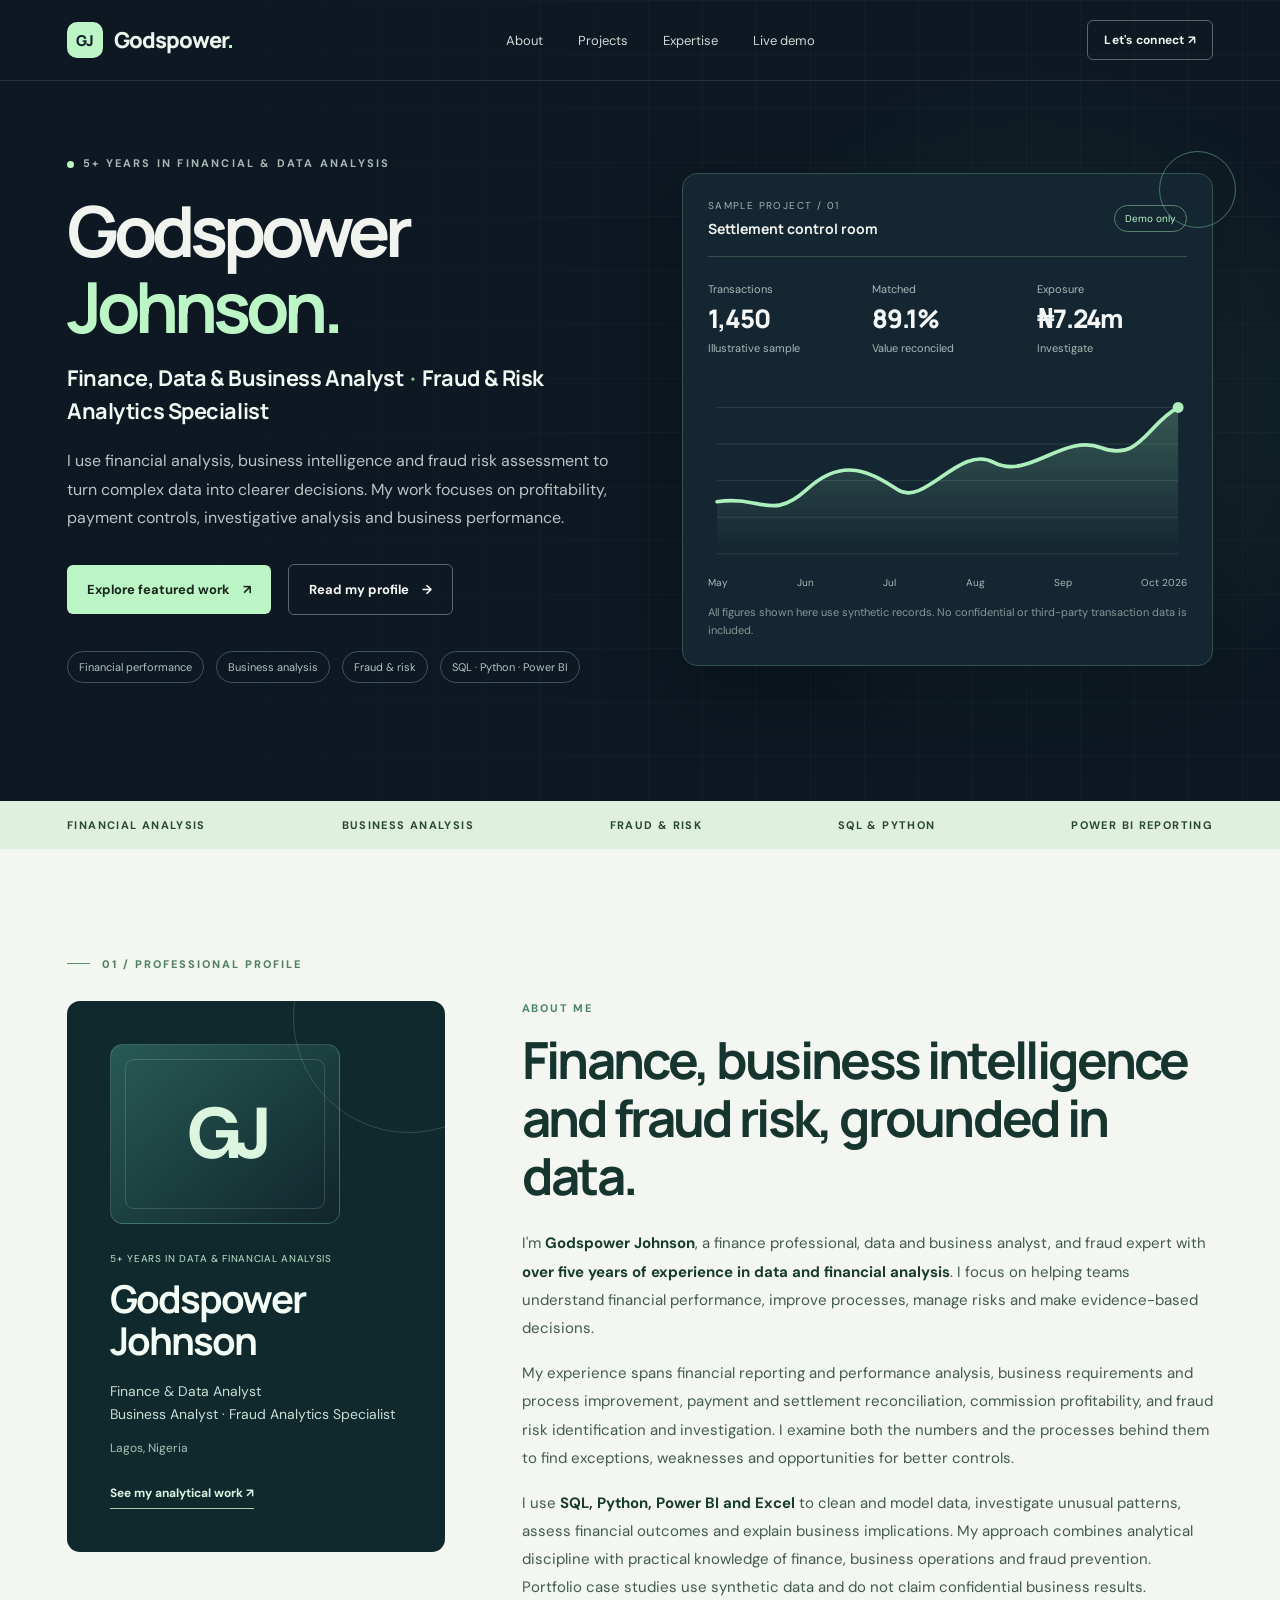
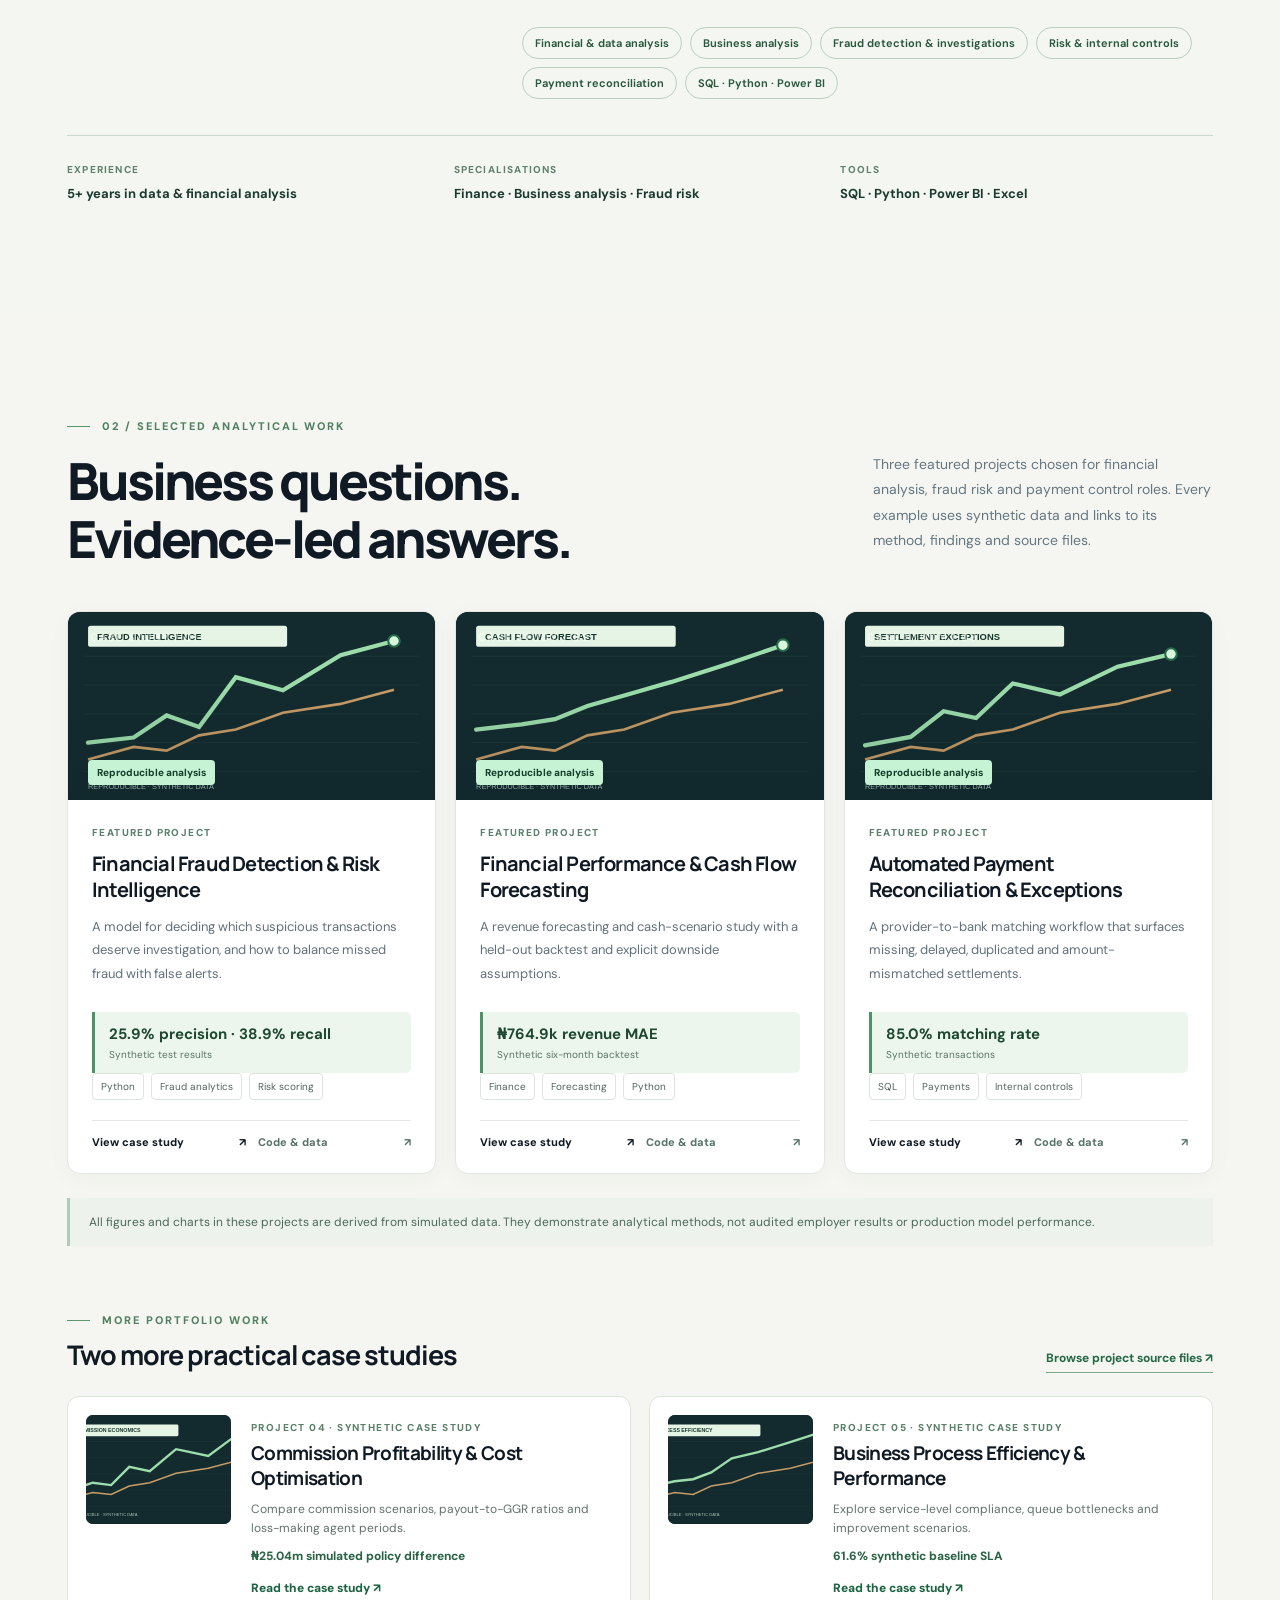
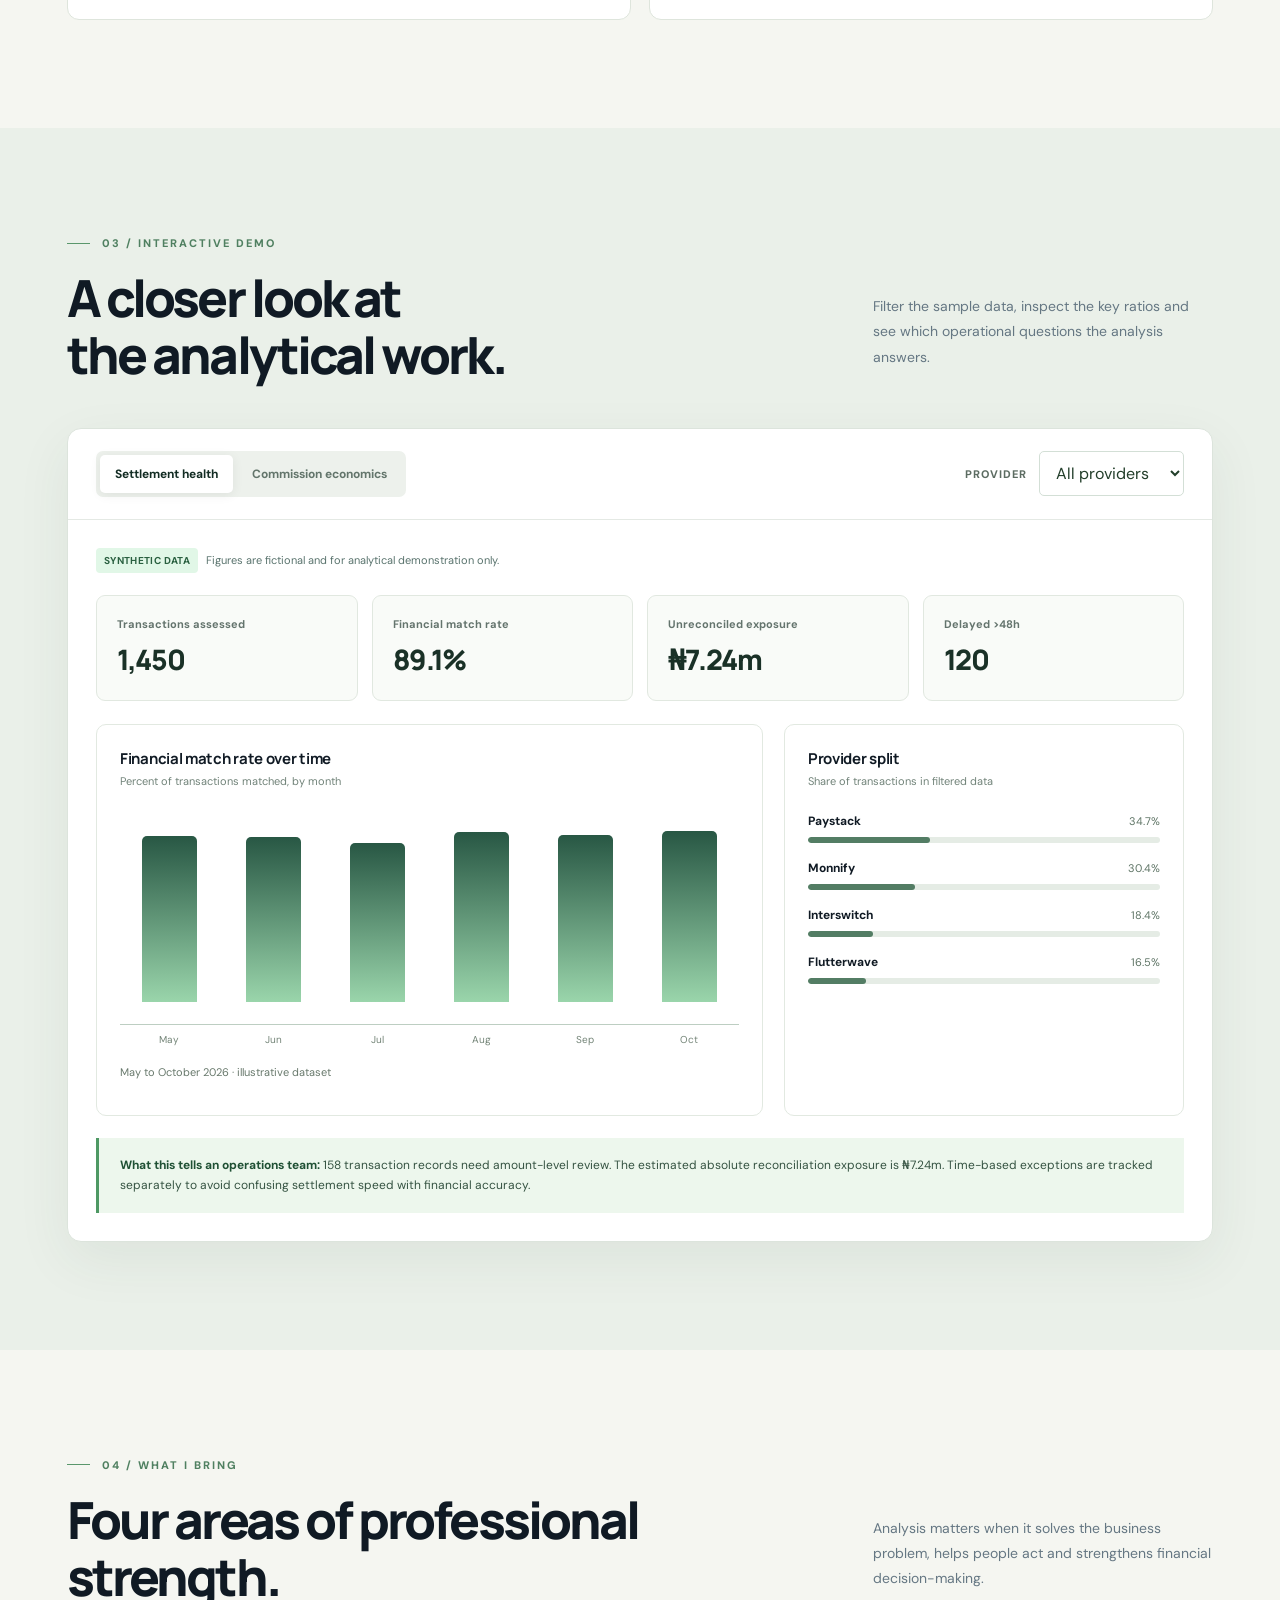
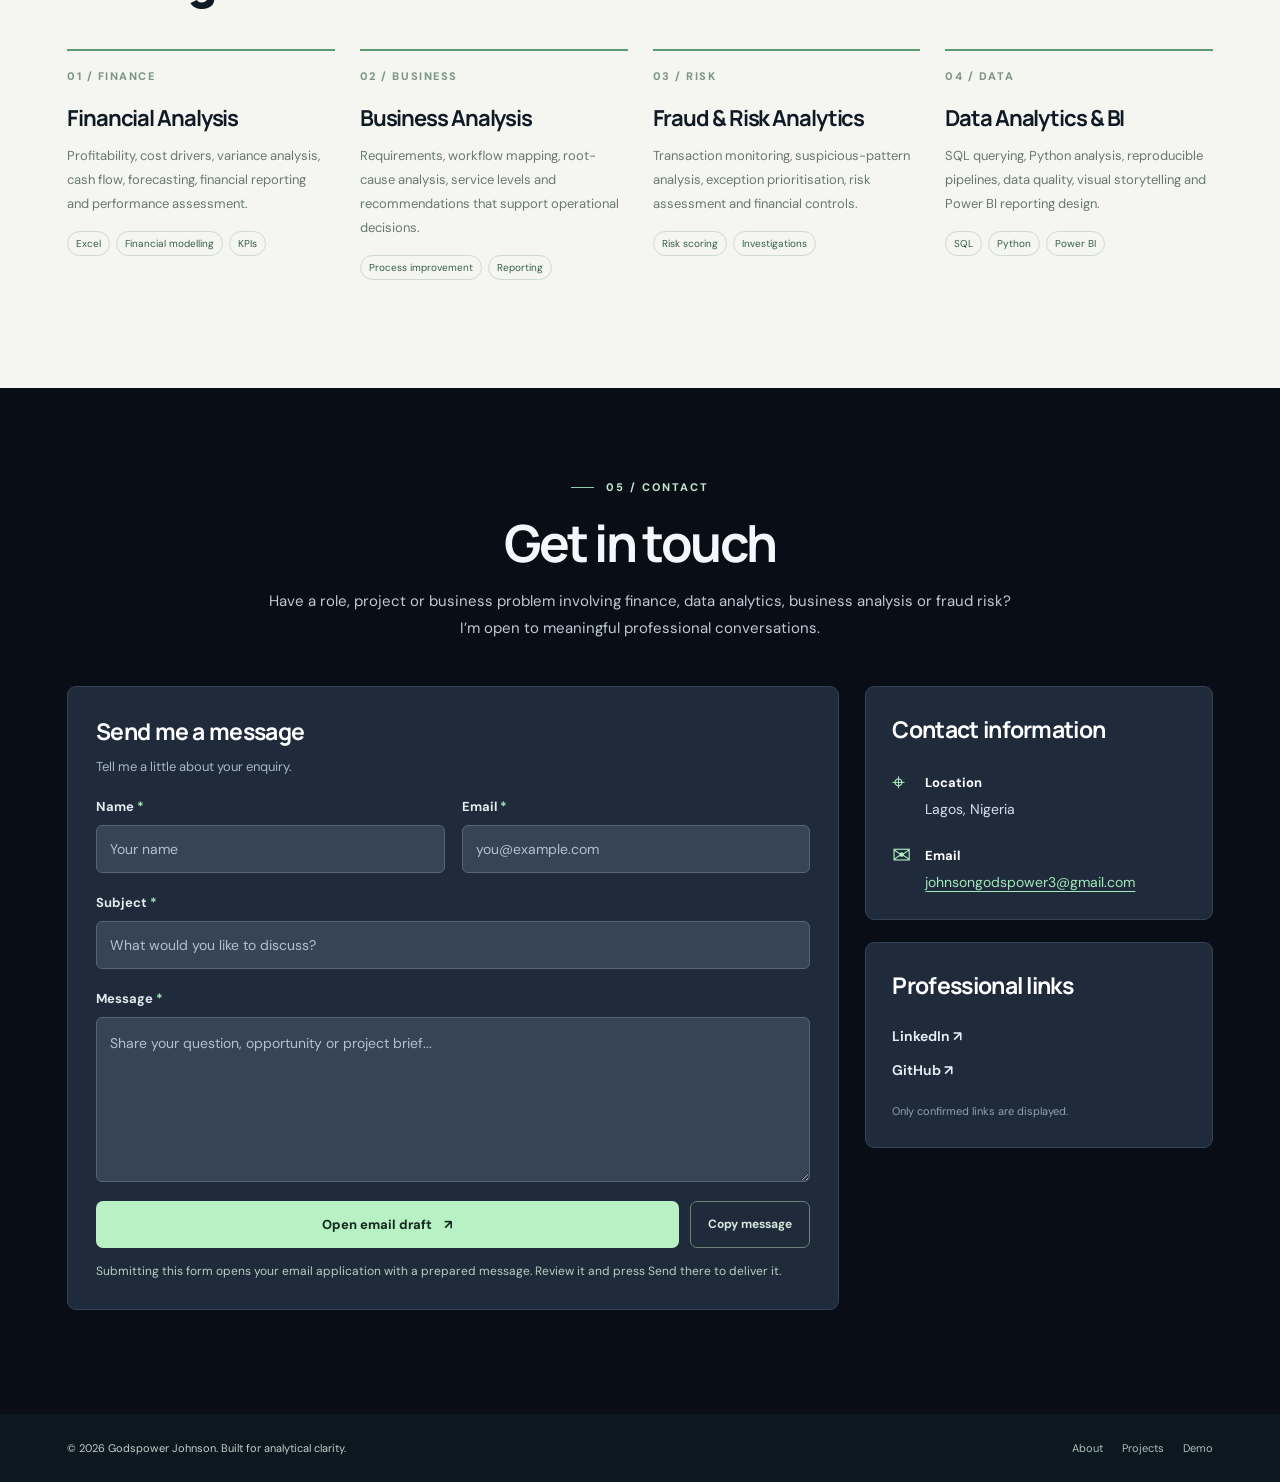
==== commit a80b673e: "Clarify contact form opens an email draft rather than sending automatically" ====
--- a/index.html
+++ b/index.html
@@ -104,10 +104,10 @@
           </div>
           <div class="contact-honeypot" aria-hidden="true"><label for="contact-website">Leave this field empty</label><input id="contact-website" name="website" autocomplete="off" tabindex="-1"></div>
           <div class="contact-form-actions">
-            <button type="submit" class="contact-submit">Send message <span aria-hidden="true">↗</span></button>
+            <button type="submit" class="contact-submit">Open email draft <span aria-hidden="true">↗</span></button>
             <button type="button" id="contact-copy" class="contact-copy">Copy message</button>
           </div>
-          <p id="contact-status" class="contact-status" role="status" aria-live="polite">Messages are not sent automatically until a contact email or secure form service is configured.</p>
+          <p id="contact-status" class="contact-status" role="status" aria-live="polite">Submitting this form opens your email application with a prepared message. Review it and press Send there to deliver it.</p>
         </form>
       </div>
       <aside class="contact-side" aria-label="Contact details and professional links">
